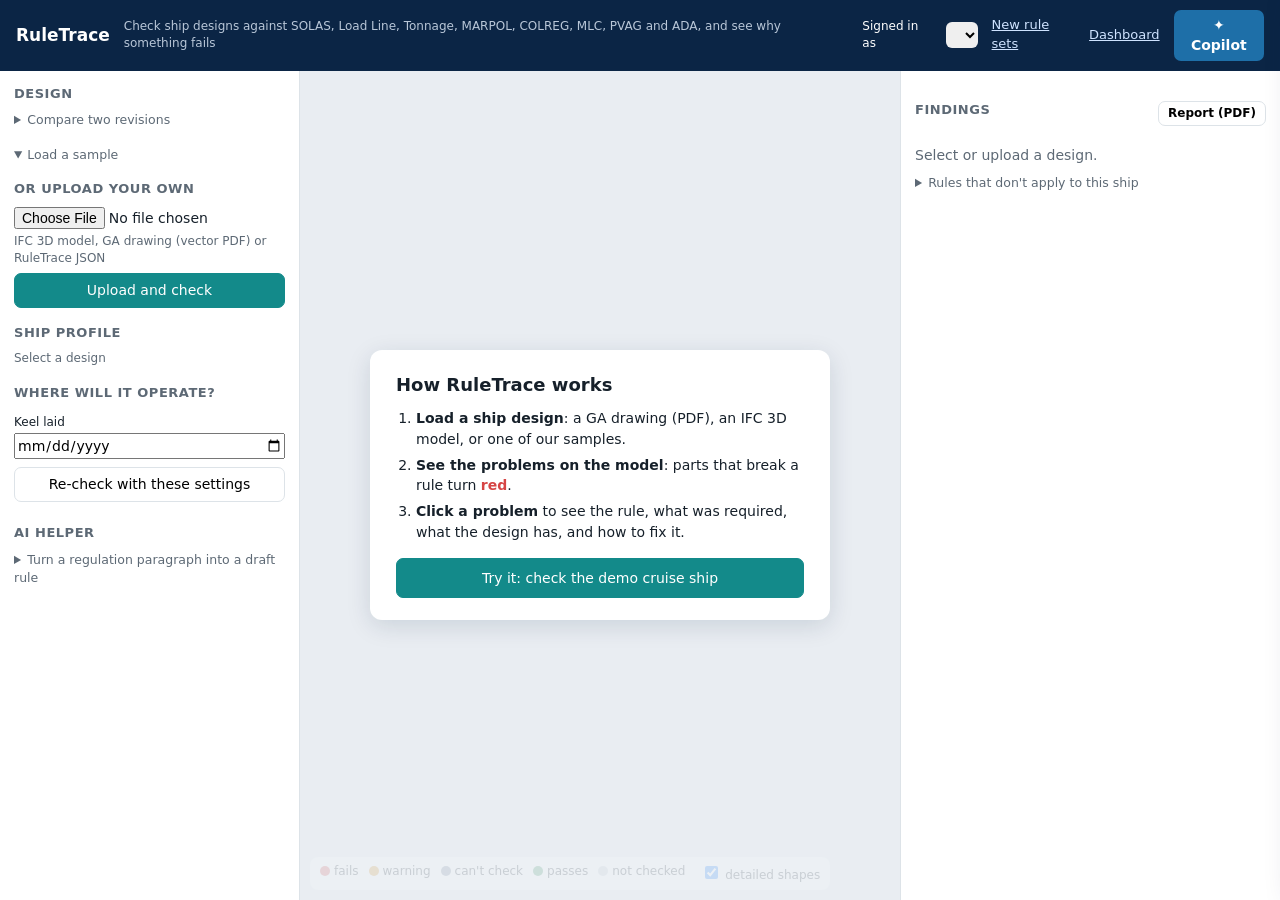
==== ruletrace/static/index.html @ e4965ae8 "RuleMate Copilot: ask the full regulations, read drawings and pictures with Gemini - side panel in t" ====
<!DOCTYPE html>
<html lang="en">
<head>
<meta charset="utf-8">
<meta name="viewport" content="width=device-width, initial-scale=1">
<title>RuleTrace · design check</title>
<style>
:root{--bg:#f4f6f8;--card:#fff;--ink:#16202a;--muted:#5d6975;--line:#dde3e8;--navy:#0b2545;--teal:#138a8a;
--fail:#d64545;--warn:#d88b16;--unknown:#6b7c93;--pass:#2e8b57;--r:10px}
*{box-sizing:border-box}html,body{height:100%}body{margin:0;font:14px/1.45 system-ui,-apple-system,"Segoe UI",sans-serif;color:var(--ink);background:var(--bg);display:flex;flex-direction:column}
header{display:flex;align-items:center;gap:14px;padding:10px 16px;background:var(--navy);color:#fff}
header h1{font-size:17px;margin:0;font-weight:600}header .sub{color:#b9c7d8;font-size:12px}header .sp{flex:1}
header a{color:#cfe3ff;font-size:13px}header select{font:inherit;border-radius:6px;border:0;padding:4px 6px}
.wrap{flex:1;display:grid;grid-template-columns:300px 1fr 380px;min-height:0}
@media(max-width:1100px){html,body{height:auto}body{display:block}.wrap{display:block}#view{height:60vh}aside{border:0!important}}
aside{background:var(--card);border-right:1px solid var(--line);overflow:auto;padding:14px}
#side2{border-right:0;border-left:1px solid var(--line)}
h2{font-size:13px;text-transform:uppercase;letter-spacing:.04em;color:var(--muted);margin:16px 0 8px;font-weight:600}
h2:first-child{margin-top:0}
button,select,input{font:inherit}button{border:1px solid var(--line);background:#fff;border-radius:7px;padding:6px 10px;cursor:pointer}
button.primary{background:var(--teal);border-color:var(--teal);color:#fff}button:disabled{opacity:.5}
.list .it{padding:8px;border-radius:8px;cursor:pointer;border:1px solid transparent}.list .it:hover{background:var(--bg)}
.list .it.sel{border-color:var(--teal);background:#e8f4f4}
.list .it{position:relative}.list .it .rm{position:absolute;top:6px;right:6px;border:0;background:transparent;color:var(--muted);font-size:16px;line-height:1;padding:2px 6px;border-radius:6px}
.list .it .rm:hover{background:#fbeaea;color:var(--fail)}.list .it b{padding-right:22px;display:block}.small{font-size:12px}.muted{color:var(--muted)}
#view{position:relative;min-height:0;min-width:0;overflow:hidden;background:#e9eef2}
#view canvas{position:absolute;inset:0;width:100%!important;height:100%!important;display:block}
@media(min-width:1101px){html,body{overflow:hidden}}aside{min-height:0}
#start{position:absolute;inset:0;display:flex;align-items:center;justify-content:center;z-index:3;background:#e9eef2d9}
#start .box{background:#fff;border-radius:12px;padding:22px 26px;max-width:460px;box-shadow:0 6px 24px #0b254522}
#start ol{padding-left:20px;margin:10px 0 16px}#start li{margin:6px 0}
#legend{position:absolute;left:10px;bottom:10px;background:#ffffffe6;border-radius:8px;padding:6px 10px;font-size:12px;display:flex;gap:10px}
#hover{position:absolute;pointer-events:none;background:#16202aee;color:#fff;padding:4px 8px;border-radius:6px;font-size:12px;display:none}
.dot{display:inline-block;width:10px;height:10px;border-radius:50%;margin-right:4px;vertical-align:-1px}
.counts{display:grid;grid-template-columns:repeat(4,1fr);gap:6px;margin-bottom:10px}
.counts div{background:var(--bg);border-radius:8px;padding:6px;text-align:center}.counts b{display:block;font-size:20px}
.f{border:1px solid var(--line);border-radius:9px;padding:9px 10px;margin-bottom:8px;cursor:pointer;background:#fff}
.f:hover{border-color:#b8c4ce}.f.sel{border-color:var(--ink);box-shadow:0 0 0 2px #16202a22}
.f .h{display:flex;gap:8px;align-items:baseline}.f .t{font-weight:600;flex:1}
.pill{font-size:11px;border-radius:999px;padding:1px 7px;color:#fff;white-space:nowrap}
.pill.fail{background:var(--fail)}.pill.warn{background:var(--warn)}.pill.unknown{background:var(--unknown)}.pill.pass{background:var(--pass)}
.req{display:grid;grid-template-columns:auto 1fr;gap:2px 10px;margin:6px 0;font-size:13px}.req span{color:var(--muted)}
.quote{border-left:3px solid var(--line);padding:4px 8px;margin:6px 0;color:#384552;font-style:italic;font-size:12.5px}
.badge{font-size:11px;border:1px solid var(--line);border-radius:6px;padding:0 5px;color:var(--muted)}
.badge.unv{border-color:var(--warn);color:var(--warn)}
details summary{cursor:pointer;color:var(--muted);font-size:12.5px;margin:8px 0}
.areas label{display:block;font-size:13px}.toast{position:fixed;bottom:14px;left:50%;transform:translateX(-50%);background:var(--ink);color:#fff;padding:8px 14px;border-radius:8px;display:none;z-index:9}
.toast.err{background:var(--fail)}
#rvBox{border:1px solid var(--line);border-radius:10px;padding:9px 11px;margin-bottom:10px;background:#fbfcfd;font-size:12.5px}
#rvBox .bar{height:8px;background:var(--bg);border-radius:4px;overflow:hidden;margin:5px 0}#rvBox .bar i{display:block;height:100%;background:var(--teal)}
.rv{margin-top:8px;padding:7px 8px;border-radius:8px;background:#f6f8fa;font-size:12.5px}.rv.ok{background:#e8f5ee}.rv.no{background:#f1f3f5}
.rv textarea{width:100%;font:inherit;font-size:12px;border:1px solid var(--line);border-radius:6px;padding:4px;margin-top:4px}
.rv select{font:inherit;font-size:12px;width:100%;margin-top:4px}.rvb{font-size:11px;border-radius:999px;padding:1px 7px;border:1px solid var(--line);color:var(--muted);white-space:nowrap}
.rvb.done{border-color:var(--pass);color:var(--pass)}.rvb.todo{border-color:var(--warn);color:var(--warn)}
#cmp{border:1px solid var(--line);border-radius:10px;padding:10px 12px;margin-bottom:12px;background:#fff}
#cmp .v{font-weight:600;margin:4px 0 8px}#cmp .row3{display:grid;grid-template-columns:repeat(3,1fr);gap:6px;margin-bottom:8px}
#cmp .row3 div{background:var(--bg);border-radius:8px;padding:6px;text-align:center;font-size:12px}#cmp .row3 b{display:block;font-size:20px}
#cmp .ci{font-size:12.5px;padding:5px 0;border-top:1px solid var(--line);cursor:pointer}#cmp .ci:hover{background:var(--bg)}
#cmp .x{float:right;border:0;background:transparent;font-size:16px;color:var(--muted);cursor:pointer}
#part{border:1px solid var(--line);border-radius:10px;padding:10px 12px;margin-bottom:12px;background:#fbfcfd}
#part .kv{display:grid;grid-template-columns:auto 1fr;gap:2px 10px;font-size:12.5px;margin-top:6px}#part .kv span{color:var(--muted)}
#part input.ed{width:100%;font:inherit;font-size:12.5px;padding:2px 5px;border:1px solid var(--line);border-radius:5px}
#part input.ed.changed{border-color:var(--warn);background:#fff7e8}
#part .x{float:right;border:0;background:transparent;font-size:16px;color:var(--muted);cursor:pointer}
#parts .grp{margin:8px 0 2px;color:var(--muted);font-size:11px;text-transform:uppercase;letter-spacing:.04em}
#parts .it{padding:4px 8px;display:flex;gap:6px;align-items:center}#legend label{cursor:pointer}
.ai{border:1px solid #cfe0ef;background:#f3f8fc;border-radius:8px;padding:8px 10px;margin-top:8px;font-size:12.5px}
.ai .lab{font-size:11px;color:var(--muted);margin-bottom:4px}.ai p{margin:3px 0}
button.aib{font-size:12px;padding:4px 9px;margin-top:8px;border-color:#9cc3e0;color:#0b4f7c;background:#f3f8fc}
#aiState{font-size:11.5px;margin-left:6px}
textarea{width:100%;font:inherit;font-size:12.5px;border:1px solid var(--line);border-radius:7px;padding:6px}
pre.yaml{background:#16202a;color:#e6edf3;border-radius:7px;padding:8px;font-size:11.5px;overflow:auto;max-height:260px;white-space:pre}
.filters{display:flex;gap:4px;flex-wrap:wrap;margin-bottom:8px}.filters button{padding:3px 8px;font-size:12px}.filters button.on{background:var(--ink);color:#fff;border-color:var(--ink)}
</style>
<link rel="stylesheet" href="/ruletrace/static/copilot.css">
</head>
<body>
<header>
  <h1>RuleTrace</h1><span class="sub">Check ship designs against SOLAS, Load Line, Tonnage, MARPOL, COLREG, MLC, PVAG and ADA, and see why something fails</span>
  <span class="sp"></span>
  <label class="small" for="who">Signed in as</label>
  <select id="who"></select>
  <a href="/ruletrace/rulesets/page">New rule sets</a>
  <a href="/ruletrace/dashboard">Dashboard</a>
</header>
<div class="wrap">
  <aside>
    <h2>Design</h2>
    <div id="designs" class="list small"></div>
    <details id="cmpBox"><summary>Compare two revisions</summary>
      <div class="small muted" style="margin:4px 0">What did a new revision fix, and did it break anything?</div>
      <label class="small">Older <select id="cmpA" style="width:100%"></select></label>
      <label class="small">Newer <select id="cmpB" style="width:100%;margin-top:2px"></select></label>
      <button id="cmpGo" style="width:100%;margin-top:6px">Compare</button>
      <div class="small" style="margin-top:4px"><a href="#" id="cmpDemo">Try it: the cruise ship before and after fixes</a></div>
    </details>
    <details open><summary>Load a sample</summary><div id="samples" class="list small"></div></details>
    <h2>Or upload your own</h2>
    <input type="file" id="file" accept=".ifc,.pdf,.json" aria-label="Design file (.ifc, .pdf or .json)" style="width:100%">
    <div class="small muted" style="margin:4px 0 6px">IFC 3D model, GA drawing (vector PDF) or RuleTrace JSON</div>
    <button id="up" class="primary" style="width:100%">Upload and check</button>
    <h2>Ship profile</h2>
    <div id="ship" class="small muted">Select a design</div>
    <details id="shipEd" style="display:none"><summary class="small">Change ship particulars</summary><div id="shipEdBody" class="small"></div></details>
    <div id="interp" class="small" style="display:none"></div>
    <details id="partsBox" style="display:none"><summary>All parts in this design</summary><div id="parts" class="list small"></div></details>
    <h2>Where will it operate?</h2>
    <div class="areas small" id="areas"></div>
    <label class="small" for="keel">Keel laid</label>
    <input type="date" id="keel" style="width:100%;margin:2px 0 8px">
    <button id="recheck" style="width:100%">Re-check with these settings</button>
    <h2 style="margin-top:22px">AI helper <span id="aiState" class="muted"></span></h2>
    <details id="draftBox"><summary>Turn a regulation paragraph into a draft rule</summary>
      <div class="small muted" style="margin:4px 0 6px">Paste one paragraph. The AI writes a draft check; nothing is added to the rule pack until an engineer has verified it.</div>
      <textarea id="dText" rows="5" placeholder="e.g. Stairways shall not be less than 900 mm in clear width."></textarea>
      <input id="dRegime" placeholder="Regulation (e.g. SOLAS)" style="width:49%;margin-top:4px"> <input id="dRef" placeholder="Paragraph (e.g. II-2/13.3)" style="width:49%">
      <button id="dGo" class="aib" style="width:100%">Write a draft rule</button>
      <div id="dOut" class="small"></div>
    </details>
  </aside>
  <main id="view"><div id="hover"></div>
    <div id="pend" style="display:none;position:absolute;top:10px;left:50%;transform:translateX(-50%);z-index:4;background:#16202a;color:#fff;border-radius:10px;padding:8px 12px;font-size:13px;box-shadow:0 4px 16px #0003">
      <span id="pendTxt"></span> <button id="pendGo" class="primary" style="margin-left:8px">Re-check with my changes</button> <button id="pendNo">Discard</button></div>
    <div id="start"><div class="box"><b style="font-size:18px">How RuleTrace works</b>
      <ol><li><b>Load a ship design</b>: a GA drawing (PDF), an IFC 3D model, or one of our samples.</li>
        <li><b>See the problems on the model</b>: parts that break a rule turn <b style="color:var(--fail)">red</b>.</li>
        <li><b>Click a problem</b> to see the rule, what was required, what the design has, and how to fix it.</li></ol>
      <button class="primary" id="tryDemo" style="width:100%;padding:9px">Try it: check the demo cruise ship</button></div></div>
    <div id="legend"><span><span class="dot" style="background:var(--fail)"></span>fails</span><span><span class="dot" style="background:var(--warn)"></span>warning</span>
      <span><span class="dot" style="background:var(--unknown)"></span>can't check</span><span><span class="dot" style="background:var(--pass)"></span>passes</span>
      <span><span class="dot" style="background:#c4ccd4"></span>not checked</span>
      <label style="margin-left:6px"><input type="checkbox" id="detailed" checked> detailed shapes</label></div></main>
  <aside id="side2">
    <div id="cmp" style="display:none"></div>
    <div id="part" style="display:none"></div>
    <h2>Findings <button id="rep" style="float:right;font-size:12px;padding:3px 9px;text-transform:none;letter-spacing:0" title="Printable report of this check">Report (PDF)</button></h2>
    <div id="rvBox" style="display:none"></div>
    <div id="counts" class="counts"></div>
    <div class="filters" id="filters"></div>
    <div id="findings"><div class="muted">Select or upload a design.</div></div>
    <details id="napp"><summary>Rules that don't apply to this ship</summary><div id="na" class="small"></div></details>
    <div id="meta" class="small muted" style="margin-top:10px"></div>
  </aside>
</div>
<div class="toast" id="toast" role="status"></div>
<script type="importmap">{"imports":{"three":"/ruletrace/static/three.module.min.js"}}</script>
<script type="module">
import * as THREE from "three";
import { OrbitControls } from "/ruletrace/static/OrbitControls.js";
import { buildPart, label, dimension } from "/ruletrace/static/parts.js";
import { reportHtml } from "/ruletrace/static/report.js";

const PEOPLE = [{label:"Aino · compliance lead (approver)", user:"aino", roles:"ciso"},
                {label:"Mikko · design engineer", user:"mikko", roles:"engineer"},
                {label:"Ella · admin", user:"ella", roles:"admin"}];
const AREAS = [["us_ports","US ports (PVAG / ADA)"],["north_american_eca","North American ECA"],["us_caribbean_eca","US Caribbean ECA"],
               ["baltic_sea","Baltic Sea ECA"],["north_sea","North Sea ECA"],["mediterranean","Mediterranean (SOx ECA)"],["canadian_arctic","Canadian Arctic ECA"]];
const COLORS = {fail:0xd64545, warn:0xd88b16, unknown:0x6b7c93, pass:0x2e8b57, none:0xc4ccd4};
const $ = s => document.querySelector(s);
const esc = s => String(s ?? "").replace(/[&<>"']/g, c => ({"&":"&amp;","<":"&lt;",">":"&gt;",'"':"&quot;","'":"&#39;"}[c]));
const store = {get(k){try{return localStorage.getItem(k)}catch(e){return null}}, set(k,v){try{localStorage.setItem(k,v)}catch(e){}}};
let current = null, result = null, filter = "issues", selected = null;

PEOPLE.forEach((p,i) => $("#who").insertAdjacentHTML("beforeend", `<option value="${i}">${esc(p.label)}</option>`));
$("#who").value = store.get("ruletrace.who") || "1";
$("#who").onchange = () => guard(async () => { store.set("ruletrace.who", $("#who").value); await boot();
  if (current) { rv = await api(`/ruletrace/designs/${current}/reviews`).catch(() => null); renderFindings(); } })();
AREAS.forEach(([k,l]) => $("#areas").insertAdjacentHTML("beforeend", `<label><input type="checkbox" value="${k}"> ${esc(l)}</label>`));

function headers(){ const p = PEOPLE[+$("#who").value]; return {"X-User":p.user, "X-Roles":p.roles, "X-User-Kind":"human"}; }
async function api(path, opts={}){
  const r = await fetch(path, {...opts, headers:{...(opts.body && !(opts.body instanceof FormData) ? {"Content-Type":"application/json"} : {}), ...headers()},
    body: opts.body && !(opts.body instanceof FormData) ? JSON.stringify(opts.body) : opts.body});
  const d = await r.json().catch(() => ({}));
  if (!r.ok) throw new Error(typeof d.detail === "string" ? d.detail : `HTTP ${r.status}`);
  return d;
}
function toast(m, err){ const t=$("#toast"); t.textContent=m; t.className="toast"+(err?" err":""); t.style.display="block"; clearTimeout(toast.t); toast.t=setTimeout(()=>t.style.display="none", err?6000:2500); }
const guard = fn => async (...a) => { try { await fn(...a) } catch(e){ toast(e.message, true) } };

// ---------- 3D scene ----------
const view = $("#view");
const renderer = new THREE.WebGLRenderer({antialias:true, logarithmicDepthBuffer:true});
renderer.setPixelRatio(Math.min(devicePixelRatio, 2));
view.prepend(renderer.domElement);
const scene = new THREE.Scene(); scene.background = new THREE.Color(0xe9eef2);
const camera = new THREE.PerspectiveCamera(45, 1, 0.5, 4000);
const controls = new OrbitControls(camera, renderer.domElement); controls.enableDamping = true;
scene.add(new THREE.HemisphereLight(0xffffff, 0x8899aa, 1.1));
const sun = new THREE.DirectionalLight(0xffffff, 1.2); sun.position.set(200, 300, 150); scene.add(sun);
let group = new THREE.Group(); scene.add(group);
const meshes = new Map();
let lastW = 0, lastH = 0;
function resize(){
  const w = Math.floor(view.clientWidth), h = Math.floor(view.clientHeight);
  if (w < 2 || h < 2 || (w === lastW && h === lastH)) return;
  lastW = w; lastH = h;
  renderer.setSize(w, h, false);
  camera.aspect = w / h; camera.updateProjectionMatrix();
}
new ResizeObserver(() => requestAnimationFrame(resize)).observe(view); resize();
let dirty = true;
controls.addEventListener("change", () => dirty = true);
(function loop(){ requestAnimationFrame(loop); if (controls.update() || dirty) { renderer.render(scene, camera); dirty = false; } })();
new ResizeObserver(() => dirty = true).observe(view);

// ship frame (x fwd, y stbd, z up) -> three (x, z, y). Each part is a detailed shape built from its real values (parts.js).
function statusOf(id){
  if (!result) return "none";
  const fs = result.findings.filter(f => f.element_id === id || (f.highlight||[]).includes(id));
  for (const s of ["fail","warn","unknown","pass"]) if (fs.some(f => f.status === s)) return s;
  return "none";
}
function buildScene(){
  scene.remove(group); group = new THREE.Group(); scene.add(group); meshes.clear(); annot = null;
  const ship = result.ship, L = ship.length_m || 100, B = ship.breadth_m || 20;
  const outline = new THREE.LineSegments(new THREE.EdgesGeometry(new THREE.BoxGeometry(L, 1, B)), new THREE.LineBasicMaterial({color:0x7a8896}));
  outline.position.set(L/2, 0, 0); group.add(outline);
  const grid = new THREE.GridHelper(Math.max(L, B) * 1.2, 24, 0xb4bfca, 0xd3dae0); grid.position.set(L/2, -0.6, 0); group.add(grid);
  const simple = !$("#detailed").checked;
  for (const el of result.elements) {
    if (!el.box && !el.mesh) continue;
    const st = statusOf(el.id);
    const { object, info } = buildPart(el, COLORS[st], st, simple);
    object.userData = {id: el.id, el, info};
    if (el.type === "fire_zone") object.renderOrder = 2;
    group.add(object); meshes.set(el.id, object);
  }
  frame();
}
function frame(id){
  const box = new THREE.Box3();
  if (id && meshes.get(id)) box.setFromObject(meshes.get(id)); else box.setFromObject(group);
  const c = box.getCenter(new THREE.Vector3()), s = box.getSize(new THREE.Vector3()).length() || 10;
  const d = id ? Math.max(s * 2.2, 5) : s * 0.9;
  camera.position.set(c.x - d * .55, c.y + d * .55, c.z + d * .75); controls.target.copy(c); controls.update(); dirty = true;
}
function highlight(ids){
  for (const [id, obj] of meshes) {
    const on = ids.includes(id);
    obj.traverse(o => { if (o.isMesh && o.material && "emissive" in o.material && o.material.emissiveIntensity !== 0.6)
      o.material.emissive = new THREE.Color(on ? 0x3a1010 : 0x000000); });
  }
  dirty = true;
}
// measurement shown on the model for the checked value: "880 mm · needs at least 900 mm"
let annot = null;
function annotate(f){
  if (annot) { annot.parent?.remove(annot); annot = null; }
  if (!f || !f.element_id) { dirty = true; return; }
  const obj = meshes.get(f.element_id); if (!obj) return;
  const info = obj.userData.info || {}, prop = (f.property || "");
  const size = new THREE.Box3().setFromObject(obj).getSize(new THREE.Vector3()).length() || 2;
  const lw = Math.min(30, Math.max(0.9, size * 0.45));          // label width in metres, in proportion to the part
  const text = f.rule_id.startsWith("CONFLICT-") ? `${f.actual ?? "not given"} · two regulations conflict here`
                                                : `${f.actual ?? "not given"}${f.required ? " · needs " + f.required : ""}`;
  const dim = /height$/.test(prop) && prop !== "threshold_height" && info.dim2 ? info.dim2 : (/sill|threshold/.test(prop) && info.dimSill?.axis ? info.dimSill : info.dim);
  const col = f.status === "fail" ? 0xa12a2a : 0x16202a;
  if (dim && dim.axis && ["x","y","z"].includes(dim.axis) && dim.to - dim.from > 0.001) {
    const [p, q] = dim.at, ab = { x: [[dim.from, p, q], [dim.to, p, q]], y: [[p, dim.from, q], [p, dim.to, q]], z: [[p, q, dim.from], [p, q, dim.to]] }[dim.axis];
    annot = dimension(ab[0], ab[1], text, col, lw); obj.add(annot);
  } else {
    const b = new THREE.Box3().setFromObject(obj), top = b.getCenter(new THREE.Vector3()); top.y = b.max.y + size * 0.08;
    annot = label(text, { width: lw, bg: f.status === "fail" ? "rgba(161,42,42,0.92)" : undefined }); annot.position.copy(top); scene.add(annot);
  }
  dirty = true;
}
const ray = new THREE.Raycaster(), mouse = new THREE.Vector2();
function pick(ev){
  const r = renderer.domElement.getBoundingClientRect();
  mouse.set(((ev.clientX - r.left) / r.width) * 2 - 1, -((ev.clientY - r.top) / r.height) * 2 + 1);
  ray.setFromCamera(mouse, camera);
  const owner = o => { while (o && !o.userData?.id) o = o.parent; return o; };
  const hits = ray.intersectObjects([...meshes.values()], true).map(h => owner(h.object)).filter(Boolean);
  const pref = hits.find(o => o.userData.el.type !== "fire_zone") || hits[0];
  return pref ? pref.userData : null;
}
renderer.domElement.addEventListener("mousemove", ev => {
  const u = pick(ev), h = $("#hover");
  if (!u) { h.style.display = "none"; return; }
  const r = view.getBoundingClientRect(); h.style.display = "block";
  h.style.left = (ev.clientX - r.left + 12) + "px"; h.style.top = (ev.clientY - r.top + 12) + "px";
  h.textContent = `${u.el.name || u.id} · ${statusLabel(statusOf(u.id))}`;
});
renderer.domElement.addEventListener("click", ev => {
  const u = pick(ev); if (!u) return;
  const f = result.findings.find(f => (f.element_id === u.id || (f.highlight||[]).includes(u.id)) && f.status !== "pass")
         || result.findings.find(f => f.element_id === u.id);
  if (f) { filter = "all"; renderFindings(); select(result.findings.indexOf(f)); }
  else selectPart(u.id);
});
const statusLabel = s => ({fail:"fails", warn:"warning", unknown:"can't check", pass:"passes", none:"not checked"}[s]);

// ---------- panels ----------
async function boot(){
  const [designs, samples] = await Promise.all([api("/ruletrace/designs"), api("/ruletrace/samples")]);
  $("#samples").innerHTML = samples.map(s => `<div class="it" data-sample="${esc(s.name)}">${esc(s.title)}</div>`).join("");
  document.querySelectorAll("[data-sample]").forEach(e => e.onclick = guard(async () => {
    const d = await api(`/ruletrace/designs/sample/${e.dataset.sample}`, {method:"POST"}); toast("Sample loaded"); await boot(); await open(d.id); }));
  $("#designs").innerHTML = designs.length ? designs.map(d => `<div class="it ${current===d.id?"sel":""}" data-id="${esc(d.id)}">
      <b>${esc(d.title || d.filename)}</b><div class="muted">${esc(d.format)} · ${d.elements} elements</div>
      <button class="rm" data-rm="${esc(d.id)}" title="Remove this design" aria-label="Remove ${esc(d.title || d.filename)}">×</button></div>`).join("")
      + (designs.length > 1 ? `<div style="text-align:right;margin-top:2px"><a href="#" id="rmAll" class="muted small">Remove all designs</a></div>` : "")
    : `<div class="muted">No designs yet. Load a sample below or upload a model.</div>`;
  document.querySelectorAll("[data-id]").forEach(e => e.onclick = guard(() => open(e.dataset.id)));
  document.querySelectorAll("[data-rm]").forEach(b => b.onclick = guard(async ev => {
    ev.stopPropagation();
    const d = designs.find(x => x.id === b.dataset.rm);
    if (!confirm(`Remove "${d.title || d.filename}" from RuleTrace?\nIts past checks stay in the check history.`)) return;
    await api(`/ruletrace/designs/${d.id}`, {method:"DELETE"});
    if (current === d.id) clearView();
    toast("Design removed"); await boot();
  }));
  if ($("#rmAll")) $("#rmAll").onclick = guard(async ev => {
    ev.preventDefault();
    if (!confirm(`Remove all ${designs.length} designs from RuleTrace?\nTheir past checks stay in the check history.`)) return;
    for (const d of designs) await api(`/ruletrace/designs/${d.id}`, {method:"DELETE"});
    clearView(); toast("All designs removed"); await boot();
  });
  if (!designs.length && samples.length) $("#napp").open = false;
  const opts = designs.map(d => `<option value="${esc(d.id)}">${esc(d.title || d.filename)}</option>`).join("");
  const keepA = $("#cmpA").value, keepB = $("#cmpB").value;
  $("#cmpA").innerHTML = opts; $("#cmpB").innerHTML = opts;
  if (designs.some(d => d.id === keepA)) $("#cmpA").value = keepA; else if (designs.length > 1) $("#cmpA").value = designs[designs.length - 1].id;
  if (designs.some(d => d.id === keepB)) $("#cmpB").value = keepB; else if (designs.length) $("#cmpB").value = designs[0].id;
  const want = (location.hash.match(/design=([a-z0-9-]+)/) || [])[1];
  if (want && want !== current && designs.some(d => d.id === want)) { history.replaceState(null, "", location.pathname); await open(want); }
}
// ---------- engineer review: every open finding needs a human decision, then four-eyes sign-off ----------
let rv = null, dismissing = null;
const OPENST = new Set(["fail", "warn", "unknown"]);
const rkey = f => `${f.rule_id}|${f.element_id || ""}`;
const locked = () => rv && ["prepared", "approved"].includes((rv.signoff || {}).stage);
function rvBadge(f){
  if (!rv) return "";
  const r = rv.findings[rkey(f)];
  return r ? `<span class="rvb done" title="${esc(r.by)}">${r.decision === "confirm" ? "✓ confirmed" : "dismissed"}</span>`
           : `<span class="rvb todo">needs review</span>`;
}
function reviewBlock(f){
  if (!rv) return "";
  const r = rv.findings[rkey(f)], k = rkey(f);
  if (r) return `<div class="rv ${r.decision === "confirm" ? "ok" : "no"}"><b>${r.decision === "confirm" ? "✓ Confirmed: must be fixed" : "Dismissed: " + esc(rv.reasons[r.reason_code] || r.reason_code)}</b>
      <div class="muted">by ${esc(r.by)}, ${esc(new Date(r.at).toLocaleString([], {dateStyle:"short", timeStyle:"short"}))}</div>
      ${r.reason ? `<div style="margin-top:3px">"${esc(r.reason)}"</div>` : ""}
      ${locked() ? "" : `<a href="#" data-rvclear="${esc(k)}" class="small">Change decision</a>`}</div>`;
  if (locked()) return "";
  if (dismissing === k) return `<div class="rv"><b>Dismiss this finding</b>
      <select id="rvCode">${Object.entries(rv.reasons).map(([c, l]) => `<option value="${c}">${esc(l)}</option>`).join("")}</select>
      <textarea id="rvWhy" rows="2" placeholder="Why? e.g. agreed with class in meeting 12; see minutes"></textarea>
      <div style="margin-top:4px"><button class="primary" data-rvsave="${esc(k)}">Save dismissal</button> <button data-rvcancel="1">Cancel</button></div></div>`;
  return `<div class="rv"><b>Engineer decision</b> <span class="muted">(required before sign-off)</span><div style="margin-top:5px">
      <button class="primary" data-rvok="${esc(k)}">Confirm: must be fixed</button> <button data-rvdis="${esc(k)}">Dismiss…</button></div></div>`;
}
async function sendReview(k, decision, extra = {}){
  const [rule_id, element_id] = k.split("|");
  rv = await api(`/ruletrace/designs/${current}/findings/review`, {method:"POST", body:{rule_id, element_id: element_id || null, decision, ...extra}});
  dismissing = null; renderFindings();
}
function wireReview(){
  const stop = fn => ev => { ev.preventDefault(); ev.stopPropagation(); guard(fn)(); };
  document.querySelectorAll("[data-rvok]").forEach(b => b.onclick = stop(() => sendReview(b.dataset.rvok, "confirm")));
  document.querySelectorAll("[data-rvdis]").forEach(b => b.onclick = stop(() => { dismissing = b.dataset.rvdis; renderFindings(); }));
  document.querySelectorAll("[data-rvcancel]").forEach(b => b.onclick = stop(() => { dismissing = null; renderFindings(); }));
  document.querySelectorAll("[data-rvclear]").forEach(b => b.onclick = stop(() => sendReview(b.dataset.rvclear, "clear")));
  document.querySelectorAll("[data-rvsave]").forEach(b => b.onclick = stop(() => sendReview(b.dataset.rvsave, "dismiss",
    {reason_code: $("#rvCode").value, reason: $("#rvWhy").value})));
  document.querySelectorAll("#rvCode, #rvWhy").forEach(e => e.onclick = ev => ev.stopPropagation());
}
function renderReviewBox(){
  const box = $("#rvBox");
  if (!rv || !result) { box.style.display = "none"; return; }
  const open = result.findings.filter(f => OPENST.has(f.status)), done = open.filter(f => rv.findings[rkey(f)]).length;
  const so = rv.signoff || {}, stage = so.stage || "in review", me = PEOPLE[+$("#who").value].user;
  const btn = (id, label, cls = "") => `<button id="${id}" class="${cls}" style="font-size:12px;padding:4px 9px">${label}</button>`;
  let action = "";
  if (stage === "approved") action = `<div style="color:var(--pass);font-weight:600">✓ Approved by ${esc(so.approved_by)}</div>
      <div class="muted">Prepared by ${esc(so.prepared_by)} · approved ${esc(new Date(so.approved_at).toLocaleString([], {dateStyle:"short", timeStyle:"short"}))}</div>
      ${rv.can_approve ? `<div style="margin-top:5px">${btn("soReopen", "Reopen")}</div>` : ""}`;
  else if (stage === "prepared") action = `<div style="font-weight:600">Prepared by ${esc(so.prepared_by)}: waiting for a second person to approve</div>
      ${rv.can_approve && so.prepared_by !== me ? `<textarea id="soNote" rows="2" style="width:100%;margin-top:4px;font:inherit;font-size:12px" placeholder="Note (required to send back)"></textarea>
        <div style="margin-top:4px">${btn("soApprove", "Approve", "primary")} ${btn("soReject", "Send back")}</div>`
        : `<div class="muted" style="margin-top:3px">${so.prepared_by === me ? "You prepared it, so someone else must approve it (four-eyes)." : "Switch to a compliance lead (e.g. Aino) to approve."}</div>
           ${btn("soReopen", "Reopen")}`}`;
  else action = `${stage === "rejected" ? `<div style="color:var(--fail);font-weight:600">Sent back by ${esc(so.rejected_by)}: "${esc(so.rejected_note || "")}"</div>` : ""}
      <div style="margin-top:5px">${btn("soPrep", done === open.length ? "Sign off as prepared" : `Sign off (${open.length - done} still to review)`, done === open.length ? "primary" : "")}</div>`;
  box.style.display = "";
  box.innerHTML = `<b>Engineer review</b> <span class="muted">· nothing is accepted automatically</span>
    <div class="bar"><i style="width:${open.length ? 100 * done / open.length : 100}%"></i></div>
    <div>${done} of ${open.length} open findings reviewed${open.length ? "" : " (none to review)"}</div>${action}`;
  const so_ = (stage, note = "") => guard(async () => {
    rv = await api(`/ruletrace/designs/${current}/signoff`, {method:"POST", body:{stage, note}}); renderFindings();
    toast({prepared:"Signed off as prepared", approved:"Approved", rejected:"Sent back to the engineer", reopen:"Reopened"}[stage]); })();
  if ($("#soPrep")) $("#soPrep").onclick = () => done === open.length ? so_("prepared") : toast("Review every open finding first", true);
  if ($("#soApprove")) $("#soApprove").onclick = () => so_("approved", $("#soNote").value);
  if ($("#soReject")) $("#soReject").onclick = () => so_("rejected", $("#soNote").value);
  if ($("#soReopen")) $("#soReopen").onclick = () => so_("reopen");
}

// ---------- compare two revisions ----------
async function compareRevisions(a, b, overrides){
  if (!a || !b || a === b) return toast("Pick two different designs to compare", true);
  const c = await api(`/ruletrace/designs/${a}/compare/${b}`, {method:"POST", body:{ship_overrides: overrides || {}}});
  await open(b, overrides);
  const box = $("#cmp"), bad = c.broken.length, max = Math.max(c.open_before, c.open_after, 1);
  box.dataset.for = b;
  const list = (items, how) => items.map(x => `<div class="ci" data-cr="${esc(x.rule_id)}" data-ce="${esc(x.element_id || "")}">
      <b>${esc(x.title)}</b> <span class="muted">· ${esc(x.element_name || "")}</span><br>
      <span class="muted">${how(x)}</span></div>`).join("");
  const vals = x => (x.actual_before != null || x.actual_after != null) ? `${esc(x.actual_before ?? "–")} → ${esc(x.actual_after ?? "–")}` : "";
  box.style.display = "";
  box.innerHTML = `<button class="x" title="Close">×</button><b>Revision comparison</b>
    <div class="small muted">${esc(c.older.title || c.older.file)} → ${esc(c.newer.title || c.newer.file)}</div>
    <div class="v" style="color:var(--${bad ? "fail" : "pass"})">${esc(c.verdict)}</div>
    <div class="small">Open problems</div>
    <div style="display:grid;grid-template-columns:52px 1fr 26px;gap:4px 8px;align-items:center;font-size:12px;margin:4px 0 10px">
      <span class="muted">before</span><div style="height:12px;background:#9aa6b2;border-radius:0 4px 4px 0;width:${100 * c.open_before / max}%"></div><b>${c.open_before}</b>
      <span class="muted">after</span><div style="height:12px;background:var(--teal);border-radius:0 4px 4px 0;width:${Math.max(2, 100 * c.open_after / max)}%"></div><b>${c.open_after}</b></div>
    <div class="row3"><div><b style="color:var(--pass)">${c.fixed.length}</b>fixed</div><div><b>${c.still_open.length}</b>still open</div>
      <div><b style="color:var(--fail)">${bad}</b>broken by the change</div></div>
    ${bad ? `<div class="small" style="color:var(--fail);font-weight:600;margin-top:6px">Broken by this revision</div>${list(c.broken, x => `${esc(x.was)} → ${esc(x.now)} · ${vals(x)} · ${esc(x.message || "")}`)}` : ""}
    ${c.fixed.length ? `<details style="margin-top:6px"><summary class="small"><b style="color:var(--pass)">Fixed (${c.fixed.length})</b></summary>${list(c.fixed, x => `${esc(x.was)} → ${esc(x.now)} · ${vals(x)}`)}</details>` : ""}
    ${c.still_open.length ? `<details><summary class="small"><b>Still open (${c.still_open.length})</b></summary>${list(c.still_open, x => `${vals(x)} · needs ${esc(x.required || "")}`)}</details>` : ""}
    ${c.parts_changed.length || c.parts_added.length || c.parts_removed.length || c.ship_changes.length ? `<details><summary class="small"><b>What changed in the design (${c.parts_changed.length + c.parts_added.length + c.parts_removed.length + c.ship_changes.length})</b></summary>
      ${c.ship_changes.map(d => `<div class="ci">Ship: ${esc(human(d.what))}: ${esc(JSON.stringify(d.before))} → ${esc(JSON.stringify(d.after))}</div>`).join("")}
      ${c.parts_changed.map(p => `<div class="ci" data-cp="${esc(p.id)}"><b>${esc(p.name)}</b><br><span class="muted">${p.changes.map(d => `${esc(human(d.what))}: ${esc(Array.isArray(d.before) ? "moved / resized" : d.before ?? "–")}${Array.isArray(d.before) ? "" : " → " + esc(d.after ?? "–")}`).join("; ")}</span></div>`).join("")}
      ${c.parts_added.map(p => `<div class="ci" data-cp="${esc(p.id)}">Added: <b>${esc(p.name)}</b></div>`).join("")}
      ${c.parts_removed.map(p => `<div class="ci">Removed: <b>${esc(p.name)}</b></div>`).join("")}</details>` : ""}`;
  box.querySelector(".x").onclick = () => { box.style.display = "none"; };
  box.querySelectorAll("[data-cr]").forEach(e => e.onclick = () => {
    const i = result.findings.findIndex(f => f.rule_id === e.dataset.cr && (f.element_id || "") === e.dataset.ce);
    if (i >= 0) { filter = "all"; renderFindings(); select(i); } });
  box.querySelectorAll("[data-cp]").forEach(e => e.onclick = () => { if (meshes.get(e.dataset.cp)) selectPart(e.dataset.cp); });
  box.scrollIntoView({block:"start"});
}
$("#rep").onclick = guard(async () => {
  if (!result) return toast("Select a design first", true);
  const chain = await api("/audit/verify").catch(() => null);
  rv = await api(`/ruletrace/designs/${current}/reviews`).catch(() => rv);
  const w = window.open("", "_blank");
  if (!w) return toast("Allow pop-ups to open the report", true);
  w.document.write(reportHtml(result, {user: PEOPLE[+$("#who").value].label, chain, reviews: rv,
    title: (document.querySelector("#designs .it.sel b") || {}).textContent}));
  w.document.close();
});
$("#cmpGo").onclick = guard(() => compareRevisions($("#cmpA").value, $("#cmpB").value));
$("#cmpDemo").onclick = guard(async ev => {
  ev.preventDefault();
  const a = await api("/ruletrace/designs/sample/demo_cruise_deck7", {method:"POST"});
  const b = await api("/ruletrace/designs/sample/demo_cruise_deck7_fixed", {method:"POST"});
  await boot(); $("#cmpA").value = a.id; $("#cmpB").value = b.id; await compareRevisions(a.id, b.id);
});

// ---------- every part, in detail ----------
const TYPE_NAMES = {stair:"Stairs", corridor:"Corridors", door:"Doors", weather_door:"Weathertight doors", ramp:"Ramps", ventilator:"Ventilators",
  air_pipe:"Air pipes", guard_rail:"Guard rails", cabin:"Cabins", hospital:"Hospital", space:"Other spaces", bulkhead:"Bulkheads",
  double_bottom:"Double bottom", fire_zone:"Main vertical zones", nav_light:"Navigation lights", diesel_engine:"Engines",
  low_location_lighting:"Low-location lighting", declaration:"Statements on the drawing", persons_statement:"Statements on the drawing"};
const human = k => k.replace(/^geom\./, "").replace(/_/g, " ").replace(/^./, c => c.toUpperCase());
function selectPart(id){
  highlight([id]); frame(id); renderPart(id);
  const f = result.findings.find(x => x.element_id === id && x.status !== "pass"); annotate(f || null);
}
function renderPart(id){
  const el = result.elements.find(e => e.id === id), box = $("#part");
  if (!el) { box.style.display = "none"; return; }
  const fs = result.findings.map((f, i) => [f, i]).filter(([f]) => f.element_id === id || (f.highlight || []).includes(id));
  const b = el.box;
  const geo = b ? [["Size (L × W × H)", `${b[3].toFixed(2)} × ${b[4].toFixed(2)} × ${b[5].toFixed(2)} m`],
                   ["Position (x, y, z)", `${b[0].toFixed(2)}, ${b[1].toFixed(2)}, ${b[2].toFixed(2)} m`]] : [];
  if (editing === id) return renderEdit(el, fs);
  const rows = [["Kind", (TYPE_NAMES[el.type] || human(el.type)).replace(/s$/, "")], ["ID", el.id], ...(el.deck ? [["Deck", el.deck]] : []),
    ...(el.zone ? [["Zone", el.zone]] : []), ...geo, ...Object.entries(el.props || {}).map(([k, v]) => [human(k), v === true ? "yes" : v === false ? "no" : v]),
    ...(el.source ? [["Read from", el.source]] : []), ...(el.mesh ? [["3D shape", `the model's own geometry (${el.mesh.f.length / 3} triangles)`]] : [])];
  box.style.display = "";
  box.innerHTML = `<button class="x" title="Close">×</button><b>${esc(el.name || el.id)}</b>
    ${el.box || Object.keys(el.props || {}).length ? `<div><button id="edBtn" style="margin-top:6px;font-size:12px;padding:3px 9px">Change measurements</button></div>` : ""}
    <div class="kv">${rows.map(([k, v]) => `<span>${esc(k)}</span><b style="font-weight:500">${esc(v)}</b>`).join("")}</div>
    <div style="margin-top:8px" class="small"><b>Checks on this part (${fs.length})</b>${fs.length ? fs.map(([f, i]) =>
      `<div style="margin-top:3px;cursor:pointer" data-fi="${i}"><span class="pill ${f.status}">${statusLabel(f.status)}</span> ${esc(f.title)}</div>`).join("")
      : `<div class="muted">No rule applies to this part on this ship.</div>`}</div>`;
  box.querySelector(".x").onclick = () => { box.style.display = "none"; highlight([]); annotate(null); };
  if ($("#edBtn")) $("#edBtn").onclick = () => { editing = id; renderPart(id); };
  box.querySelectorAll("[data-fi]").forEach(e => e.onclick = () => { filter = "all"; renderFindings(); select(+e.dataset.fi); });
}
// ---------- change measurements and re-check ("what if this stair were 950 mm wide?") ----------
let editing = null, pending = new Map(), pendingShip = {};
const SHIP_FIELDS = [["length_m", "Length (m)"], ["breadth_m", "Breadth (m)"], ["gross_tonnage", "Gross tonnage"],
  ["enclosed_volume_m3", "Enclosed volume (m³)"], ["passengers", "Passengers"], ["persons_total", "Persons on board"]];
function renderShipEdit(){
  const s = result.ship;
  $("#shipEd").style.display = "";
  $("#shipEdBody").innerHTML = `<div style="display:grid;grid-template-columns:auto 1fr;gap:3px 8px;align-items:center;margin-top:4px">
    ${SHIP_FIELDS.map(([k, l]) => `<span class="muted">${l}</span><input data-sp="${k}" value="${esc(pendingShip[k] ?? s[k] ?? "")}"
      style="font:inherit;padding:2px 5px;border:1px solid ${k in pendingShip ? "var(--warn)" : "var(--line)"};border-radius:5px">`).join("")}</div>`;
  document.querySelectorAll("[data-sp]").forEach(inp => inp.addEventListener("input", () => {
    const k = inp.dataset.sp, v = +String(inp.value).replace(",", ".");
    if (inp.value.trim() === "" || isNaN(v) || v === +s[k]) delete pendingShip[k]; else pendingShip[k] = v;
    inp.style.borderColor = k in pendingShip ? "var(--warn)" : "var(--line)"; pendBar(); }));
}
function renderEdit(el, fs){
  const box = $("#part"), b = el.box;
  const val = (prop, v) => pending.has(el.id + "|" + prop) ? pending.get(el.id + "|" + prop).value : v;
  const field = (label, prop, v) => {
    const cur = val(prop, v), ch = pending.has(el.id + "|" + prop);
    return typeof v === "boolean"
      ? `<span>${esc(label)}</span><label><input type="checkbox" data-ep="${esc(prop)}" ${cur ? "checked" : ""}> ${cur ? "yes" : "no"}</label>`
      : `<span>${esc(label)}</span><input class="ed ${ch ? "changed" : ""}" data-ep="${esc(prop)}" data-num="${typeof v === "number" ? 1 : ""}" value="${esc(cur ?? "")}">`;
  };
  const sizes = b ? [["Length (m)", "length", +b[3].toFixed(3)], ["Width (m)", "width", +b[4].toFixed(3)], ["Height (m)", "height", +b[5].toFixed(3)]] : [];
  box.style.display = "";
  box.innerHTML = `<button class="x" title="Stop editing">×</button><b>Change measurements: ${esc(el.name || el.id)}</b>
    <div class="small muted" style="margin-top:2px">Type new values (with units, e.g. 950 mm). The original design is kept; your changes are checked as a new revision.</div>
    <div class="kv" style="align-items:center">${sizes.map(([l, p, v]) => field(l, p, v)).join("")}
      ${Object.entries(el.props || {}).filter(([k]) => !["label", "position", "source", "role"].includes(k)).map(([k, v]) => field(human(k), k, v)).join("")}</div>
    <div style="margin-top:8px"><button id="edDone" style="font-size:12px;padding:3px 9px">Done with this part</button></div>`;
  box.querySelector(".x").onclick = () => { editing = null; renderPart(el.id); };
  $("#edDone").onclick = () => { editing = null; renderPart(el.id); };
  box.querySelectorAll("[data-ep]").forEach(inp => {
    const prop = inp.dataset.ep, orig = ["length", "width", "height"].includes(prop) ? +b[{length: 3, width: 4, height: 5}[prop]].toFixed(3) : (el.props || {})[prop];
    const commit = () => {
      let v = inp.type === "checkbox" ? inp.checked : inp.value.trim();
      if (inp.dataset.num && v !== "" && !isNaN(+v)) v = +v;
      if (["length", "width", "height"].includes(prop)) v = +String(v).replace(",", ".");
      if (String(v) === String(orig)) pending.delete(el.id + "|" + prop); else pending.set(el.id + "|" + prop, {element_id: el.id, prop, value: v});
      inp.classList.toggle("changed", pending.has(el.id + "|" + prop)); pendBar();
    };
    inp.addEventListener(inp.type === "checkbox" ? "change" : "input", commit);
  });
}
function pendBar(){
  const n = pending.size + Object.keys(pendingShip).length; $("#pend").style.display = n ? "" : "none";
  $("#pendTxt").textContent = `${n} change${n === 1 ? "" : "s"} not checked yet`;
}
$("#pendNo").onclick = () => { pending.clear(); pendingShip = {}; pendBar(); if (editing) renderPart(editing); if (result) renderShipEdit(); };
$("#pendGo").onclick = guard(async () => {
  const orig = current, changes = [...pending.values()];
  $("#pendGo").disabled = true;
  try {
    const whatIf = {...(result.what_if || {})};          // keep the profile the engineer is checking with (keel date, sea areas)
    const r = await api(`/ruletrace/designs/${orig}/revise`, {method:"POST", body:{changes, ship: pendingShip}});
    pending.clear(); pendingShip = {}; pendBar(); editing = null;
    await boot(); await compareRevisions(orig, r.id, whatIf);
    toast(`${r.changes.length} change(s) checked as a new revision`);
  } finally { $("#pendGo").disabled = false; }
});
function renderPartsList(){
  const els = result.elements;
  const groups = {};
  for (const e of els) (groups[e.type] = groups[e.type] || []).push(e);
  $("#partsBox").style.display = els.length ? "" : "none";
  $("#partsBox").querySelector("summary").textContent = `All parts in this design (${els.length})`;
  $("#parts").innerHTML = Object.entries(groups).sort((a, b) => b[1].length - a[1].length).map(([t, list]) =>
    `<div class="grp">${esc(TYPE_NAMES[t] || human(t))} (${list.length})</div>` + list.map(e => { const st = statusOf(e.id);
      return `<div class="it" data-part="${esc(e.id)}"><span class="dot" style="background:${st === "none" ? "#c4ccd4" : "var(--" + st + ")"}"></span>${esc(e.name || e.id)}</div>`; }).join("")).join("");
  document.querySelectorAll("[data-part]").forEach(e => e.onclick = () => { if (meshes.get(e.dataset.part)) selectPart(e.dataset.part); else renderPart(e.dataset.part); });
}
$("#detailed").onchange = () => { if (result) { buildScene(); if (selected !== null) select(selected); } };
function clearView(){
  current = null; result = null; selected = null; aiCache.clear();
  scene.remove(group); group = new THREE.Group(); scene.add(group); meshes.clear(); dirty = true;
  $("#counts").innerHTML = ""; $("#filters").innerHTML = ""; $("#na").innerHTML = ""; $("#meta").innerHTML = "";
  $("#findings").innerHTML = `<div class="muted">Select or upload a design.</div>`;
  $("#ship").className = "small muted"; $("#ship").textContent = "Select a design"; $("#interp").style.display = "none";
  $("#part").style.display = "none"; $("#partsBox").style.display = "none"; $("#shipEd").style.display = "none"; annot = null;
  $("#start").style.display = "";
}
async function open(id, overrides){
  if (current && id !== current && (pending.size || Object.keys(pendingShip).length)) { pending.clear(); pendingShip = {}; pendBar(); }
  editing = null;
  if ($("#cmp").dataset.for && $("#cmp").dataset.for !== id) $("#cmp").style.display = "none";
  current = id; aiCache.clear();
  document.querySelectorAll("#designs .it").forEach(e => e.classList.toggle("sel", e.dataset.id === id));
  result = await api(`/ruletrace/designs/${id}/check`, {method:"POST", body:{ship_overrides: overrides || {}}});
  rv = await api(`/ruletrace/designs/${id}/reviews`).catch(() => null);
  if (rv && overrides && Object.keys(overrides).length) api(`/ruletrace/designs/${id}/reviews/profile`, {method:"POST", body: overrides}).catch(() => {});
  const s = result.ship;
  $("#ship").className = "small";
  $("#ship").innerHTML = `<b>${esc(s.name)}</b><br>${esc(s.ship_type.replace("_"," "))} · ${s.passengers} passengers · ${s.persons_total || "?"} persons · ${s.length_m} × ${s.breadth_m} m · ${s.gross_tonnage ? Number(s.gross_tonnage).toLocaleString() + " GT" : "GT not given"} · flag ${esc(s.flag || "–")}`
    + (s.keel_laid ? "" : `<div style="margin-top:4px;color:var(--warn)">Keel-laying date not given: date-based rules can't be applied. Set it below and re-check.</div>`);
  const it = result.interpretation || {};
  $("#interp").style.display = Object.keys(it).length ? "" : "none";
  if (Object.keys(it).length) {
    const pp = it.principal_particulars || {}, fnd = it.found || {};
    $("#interp").innerHTML = `<details open><summary><b>How the drawing was read</b></summary>
      <div class="muted">${esc(it.source)} · page ${it.page}</div>
      <div>Scale: ${esc(it.scale)}</div><div>Frame spacing ${it.frame_spacing_m} m</div>
      <div>Particulars: LOA ${pp.loa_m ?? "–"} m · LBP ${pp.lbp_m ?? "–"} m · B ${pp.breadth_m ?? "–"} m · ${pp.accommodation_persons || "?"} persons</div>
      ${pp.class ? `<div class="muted">${esc(pp.class)}</div>` : ""}
      <div style="margin-top:4px">Decks: ${(it.decks||[]).map(d => `${esc(d.deck)} (${d.height_m ?? "?"} m${d.centreline === "estimated" ? ", centreline estimated" : ""})`).join(", ")}</div>
      <div>Found: ${fnd.cabin||0} cabins · ${fnd.hospital||0} hospital · ${fnd.space||0} other spaces</div>
      ${(it.notes||[]).map(n => `<div style="color:var(--warn);margin-top:4px">${esc(n)}</div>`).join("")}</details>`;
  }
  document.querySelectorAll("#areas input").forEach(i => i.checked = (s.operating_areas || []).includes(i.value));
  $("#keel").value = s.keel_laid || "";
  buildScene(); renderFindings(); renderPartsList(); renderShipEdit(); $("#part").style.display = "none";
  $("#start").style.display = "none";
  $("#meta").innerHTML = `<span title="design ${esc(result.design_sha256)} · rule pack ${esc(result.rules_sha256)}">Saved in the check history as #${result.audit_seq}</span>`
    + (Object.keys(result.what_if||{}).length ? `<br>What-if: ${esc(JSON.stringify(result.what_if))}` : "");
}
function renderFindings(){
  const c = result.counts;
  renderReviewBox();
  $("#counts").innerHTML = ["fail","warn","unknown","pass"].map(s => `<div><b style="color:var(--${s})">${c[s]}</b>${statusLabel(s)}</div>`).join("");
  const F = {issues:"Issues", fail:"Fails", warn:"Warnings", unknown:"Can't check", all:"All"};
  $("#filters").innerHTML = Object.entries(F).map(([k,l]) => `<button class="${filter===k?"on":""}" data-f="${k}">${l}</button>`).join("");
  document.querySelectorAll("[data-f]").forEach(b => b.onclick = () => { filter = b.dataset.f; renderFindings(); });
  const show = result.findings.map((f,i) => [f,i]).filter(([f]) => filter === "all" || (filter === "issues" ? f.status !== "pass" : f.status === filter));
  $("#findings").innerHTML = show.length ? show.map(([f,i]) => `<div class="f ${selected===i?"sel":""}" data-i="${i}">
    <div class="h"><span class="t">${esc(f.title)}</span>${f.status !== "pass" ? rvBadge(f) : ""}<span class="pill ${f.status}">${statusLabel(f.status)}</span></div>
    <div class="small muted">${esc(f.element_name)}${f.deck?" · "+esc(f.deck):""} · ${esc(f.ref)}</div>
    ${selected===i ? detail(f) : `<div class="small" style="margin-top:3px">${esc(f.message)}</div>`}</div>`).join("")
    : `<div class="muted">Nothing in this filter.</div>`;
  document.querySelectorAll(".f").forEach(e => e.onclick = () => select(+e.dataset.i));
  document.querySelectorAll("[data-ai]").forEach(b => b.onclick = ev => { ev.stopPropagation(); explainOne(+b.dataset.ai); });
  wireReview();
  $("#na").innerHTML = result.rules_not_applicable.length ? result.rules_not_applicable.map(r => `<div style="margin:6px 0"><b>${esc(r.title)}</b> <span class="muted">${esc(r.regime)} ${esc(r.ref)}</span>
      <div class="muted">${r.reasons.map(esc).join("; ")}</div></div>`).join("") : "All rules in the pack apply.";
}
function detail(f){
  return `<div class="req"><span>Required</span><b>${esc(f.required || "–")}</b><span>Design</span><b style="color:var(--${f.status})">${esc(f.actual ?? "not given")}</b>
    <span>Measured</span><span style="color:var(--ink)">${esc(f.measured || "–")}</span></div>
    <div class="small">${esc(f.message)}</div>
    ${f.why_rule ? `<div class="small" style="margin-top:4px"><b>Why it matters:</b> ${esc(f.why_rule)}</div>` : ""}
    ${f.fix ? `<div class="small" style="margin-top:4px"><b>Fix:</b> ${esc(f.fix)}</div>` : ""}
    ${f.quote ? `<div class="quote">"${esc(f.quote)}"</div>` : ""}
    <div class="small"><span class="badge ${f.verified?"":"unv"}">${f.verified?"value checked against published text":"value not yet verified: confirm with the official text"}</span>
    ${f.source_url ? ` <a href="${esc(f.source_url)}" target="_blank" rel="noopener">source</a>` : ""}</div>
    ${f.status === "fail" || f.status === "warn" ? aiBlock(f) : ""}
    ${f.status !== "pass" ? reviewBlock(f) : ""}
    <button class="aib" data-ask-rule="${esc(f.rule_id)}">Ask the regulations (Copilot)</button>`;
}
function select(i){
  selected = i; renderFindings();
  const f = result.findings[i], ids = [f.element_id, ...(f.highlight||[])].filter(Boolean);
  highlight(ids); frame(ids[0]); annotate(f); renderPart(f.element_id);
  document.querySelector(`.f[data-i="${i}"]`)?.scrollIntoView({block:"nearest"});
}
$("#recheck").onclick = guard(async () => {
  if (!current) return toast("Select a design first", true);
  const areas = [...document.querySelectorAll("#areas input:checked")].map(i => i.value);
  const ov = {operating_areas: areas}; if ($("#keel").value) ov.keel_laid = $("#keel").value;
  selected = null; await open(current, ov); toast("Re-checked with the new profile");
});
$("#up").onclick = guard(async () => {
  const f = $("#file").files[0]; if (!f) return toast("Choose a .json or .ifc file first", true);
  const fd = new FormData(); fd.append("file", f);
  const d = await api("/ruletrace/designs", {method:"POST", body: fd});
  $("#file").value = ""; toast(`${d.filename}: ${d.elements} elements read`); await boot(); await open(d.id);
});
$("#tryDemo").onclick = guard(async () => {
  const d = await api("/ruletrace/designs/sample/demo_cruise_deck7", {method:"POST"}); await boot(); await open(d.id); });
// ---------- AI helper (local model via Ollama; it explains and drafts, the rule engine decides) ----------
const aiCache = new Map();   // "rule|element" -> explanation, or "loading"
const aiKey = f => `${f.rule_id}|${f.element_id ?? ""}`;
function aiBlock(f){
  const e = aiCache.get(aiKey(f)), i = result.findings.indexOf(f);
  if (e === "loading") return `<div class="ai muted">Asking the AI helper…</div>`;
  if (!e) return `<button class="aib" data-ai="${i}">Explain in plain words (AI)</button>`;
  const p = e.parts || {};
  return `<div class="ai"><div class="lab">${e.source === "rules"
      ? "AI helper not available or its answer failed our checks, so this is the standard explanation"
      : `Written by the AI helper (${esc(e.source)}) and checked against this finding: same values, same paragraph`}</div>
    ${p.requirement ? `<p><b>The rule:</b> ${esc(p.requirement)}</p>` : ""}${p.design_state ? `<p><b>The design:</b> ${esc(p.design_state)}</p>` : ""}
    ${p.why_it_matters ? `<p><b>Why it matters:</b> ${esc(p.why_it_matters)}</p>` : ""}${p.fix ? `<p><b>What to do:</b> ${esc(p.fix)}</p>` : ""}</div>`;
}
async function explainOne(i){
  const f = result.findings[i], k = aiKey(f);
  aiCache.set(k, "loading"); renderFindings();
  try {
    const r = await api(`/ruletrace/designs/${current}/explain`, {method:"POST", body:{limit:1, rule_id:f.rule_id, element_id:f.element_id ?? null}});
    aiCache.set(k, r.explanations[0] || {source:"rules", parts:{requirement: f.message}});
  } catch(e){ aiCache.delete(k); toast(e.message, true); }
  renderFindings();
}
async function aiStatus(){
  try { const s = await api("/ruletrace/llm/status");
    $("#aiState").textContent = s.reachable && s.model_pulled ? `on (${s.model})` : "off: start Ollama to use it";
    $("#aiState").style.color = s.reachable && s.model_pulled ? "var(--pass)" : "var(--muted)";
  } catch(e){ $("#aiState").textContent = ""; }
}
$("#dGo").onclick = guard(async () => {
  const text = $("#dText").value.trim(); if (text.length < 20) return toast("Paste a full regulation paragraph first", true);
  $("#dGo").disabled = true; $("#dOut").innerHTML = `<div class="muted" style="margin-top:6px">Writing a draft…</div>`;
  try {
    const r = await api("/ruletrace/rules/draft", {method:"POST", body:{text, regime:$("#dRegime").value, ref:$("#dRef").value}});
    const ds = r.drafts || [];
    $("#dOut").innerHTML = (ds.length ? ds.map(d => `<div style="margin-top:8px"><b>${esc(d.rule.title || d.rule.id)}</b>
        <span class="pill ${d.ok ? "pass" : "fail"}">${d.ok ? "usable draft" : "rejected"}</span>
        ${d.problems.map(x => `<div style="color:var(--fail)">• ${esc(x)}</div>`).join("")}
        ${(d.warnings||[]).map(x => `<div style="color:var(--warn)">• ${esc(x)}</div>`).join("")}</div>`).join("")
      : `<div class="muted" style="margin-top:6px">${esc(r.unclear || "No checkable requirement found in this text.")}</div>`)
      + (r.yaml ? `<pre class="yaml">${esc(r.yaml)}</pre><button class="aib" id="dCopy">Copy draft</button>
        <div class="muted" style="margin-top:4px">Marked <b>verified: false</b>. Check it against the official text before adding it to the rules.</div>` : "");
    if (r.yaml) $("#dCopy").onclick = () => navigator.clipboard?.writeText(r.yaml).then(() => toast("Draft copied"));
  } finally { $("#dGo").disabled = false; }
});
$("#who").addEventListener("change", aiStatus);
aiStatus();
// bridge for the RuleMate Copilot panel (static/copilot.js): same login headers, open a design, current result
window.RuleTrace = {headers, open, boot, toast, get result(){ return result; }, get current(){ return current; }};
guard(boot)();
</script>
<script type="module" src="/ruletrace/static/copilot.js"></script>
</body>
</html>
---- ruletrace/static/copilot.css ----
/* RuleMate Copilot panel (ask the full regulations, read drawings and pictures with Gemini) */
header .cpbtn{background:#1e6fa8;border:0;color:#fff;border-radius:7px;padding:5px 11px;font-weight:600;cursor:pointer}
header .cpbtn:hover{background:#2a82c2}
.cp{position:fixed;top:0;right:0;bottom:0;width:min(470px,100vw);background:var(--card);z-index:8;
  box-shadow:-8px 0 30px #0b254533;display:flex;flex-direction:column;transform:translateX(105%);transition:transform .2s ease}
.cp.open{transform:none}
.cp .top{background:var(--navy);color:#fff;padding:12px 14px;display:flex;align-items:center;gap:8px}
.cp .top b{font-size:15px}.cp .top .sp{flex:1}.cp .top button{background:transparent;border:0;color:#cfe3ff;font-size:20px;padding:0 4px}
.cp .tagline{font-size:11.5px;color:#b9c7d8}
.cp .tabs{display:flex;border-bottom:1px solid var(--line)}
.cp .tabs button{flex:1;border:0;border-radius:0;padding:10px;background:#fff;color:var(--muted);font-weight:600;border-bottom:3px solid transparent}
.cp .tabs button.on{color:var(--ink);border-bottom-color:var(--teal)}
.cp .body{flex:1;overflow:auto;padding:14px}
.cp .state{font-size:12px;color:var(--muted);margin-bottom:10px}
.cp .ex{display:flex;flex-wrap:wrap;gap:5px;margin:6px 0 10px}.cp .ex button{font-size:11.5px;padding:3px 8px;border-radius:999px}
.cp .docs{display:flex;flex-wrap:wrap;gap:8px;font-size:12px;margin:6px 0}
.cp .ans{border:1px solid var(--line);border-radius:10px;padding:10px 12px;margin-top:12px;background:#fff}
.cp .ans .meta{display:flex;gap:8px;align-items:center;font-size:11.5px;color:var(--muted);margin-bottom:6px;flex-wrap:wrap}
.cp .ans .txt{white-space:pre-wrap;font-size:13.5px}
.cp .badge2{font-size:11px;font-weight:600;border-radius:999px;padding:2px 8px;color:#fff}
.cp .badge2.verified{background:var(--pass)}.cp .badge2.excerpts{background:var(--warn)}.cp .badge2.not_found{background:var(--unknown)}
.cp .cite{display:inline-block;background:#e8f1fb;color:#0b4f7c;border:1px solid #b8d4ee;border-radius:6px;padding:0 5px;
  font-size:12px;cursor:pointer;margin:0 1px;white-space:nowrap}
.cp .clause{border-left:3px solid var(--teal);background:#f3f8f8;padding:8px 10px;margin-top:8px;font-size:12.5px;border-radius:0 8px 8px 0}
.cp .clause .h{font-weight:600;margin-bottom:4px}
.cp .how{font-size:11.5px;color:var(--muted);margin-top:8px;border-top:1px dashed var(--line);padding-top:6px}
.cp .drop{border:2px dashed var(--line);border-radius:10px;padding:12px;text-align:center;font-size:12.5px;color:var(--muted)}
.cp .row{display:flex;gap:6px;align-items:center;margin-top:8px}.cp .row input[type=number]{width:70px}
.cp img.prev{width:100%;border:1px solid var(--line);border-radius:8px;margin-top:10px}
.cp .item{border:1px solid var(--line);border-radius:9px;padding:8px 10px;margin-top:8px;cursor:pointer}
.cp .item:hover{border-color:#b8c4ce}.cp .item .h{display:flex;gap:8px;align-items:baseline}.cp .item .t{flex:1;font-weight:600;font-size:13px}
.cp .item img{width:100%;border-radius:6px;margin-top:6px;border:1px solid var(--line)}
.cp .item pre{white-space:pre-wrap;font:12px/1.4 system-ui;margin:6px 0 0;color:#384552}
.cp table{width:100%;border-collapse:collapse;font-size:12px;margin-top:8px}
.cp th,.cp td{text-align:left;padding:4px 5px;border-bottom:1px solid var(--line);vertical-align:top}
.cp .ok{color:var(--pass);font-weight:600}.cp .no{color:var(--muted)}
.cp .ship{display:grid;grid-template-columns:1fr 1fr;gap:6px;margin-top:8px}.cp .ship input,.cp .ship select{width:100%}
.cp .sum{display:grid;grid-template-columns:repeat(3,1fr);gap:6px;margin-top:10px}
.cp .sum div{background:var(--bg);border-radius:8px;padding:6px;text-align:center;font-size:11.5px}.cp .sum b{display:block;font-size:18px}
.cp [hidden]{display:none!important}
.cp .txt blockquote{margin:4px 0;border-left:3px solid var(--line);padding:2px 8px;color:#384552}
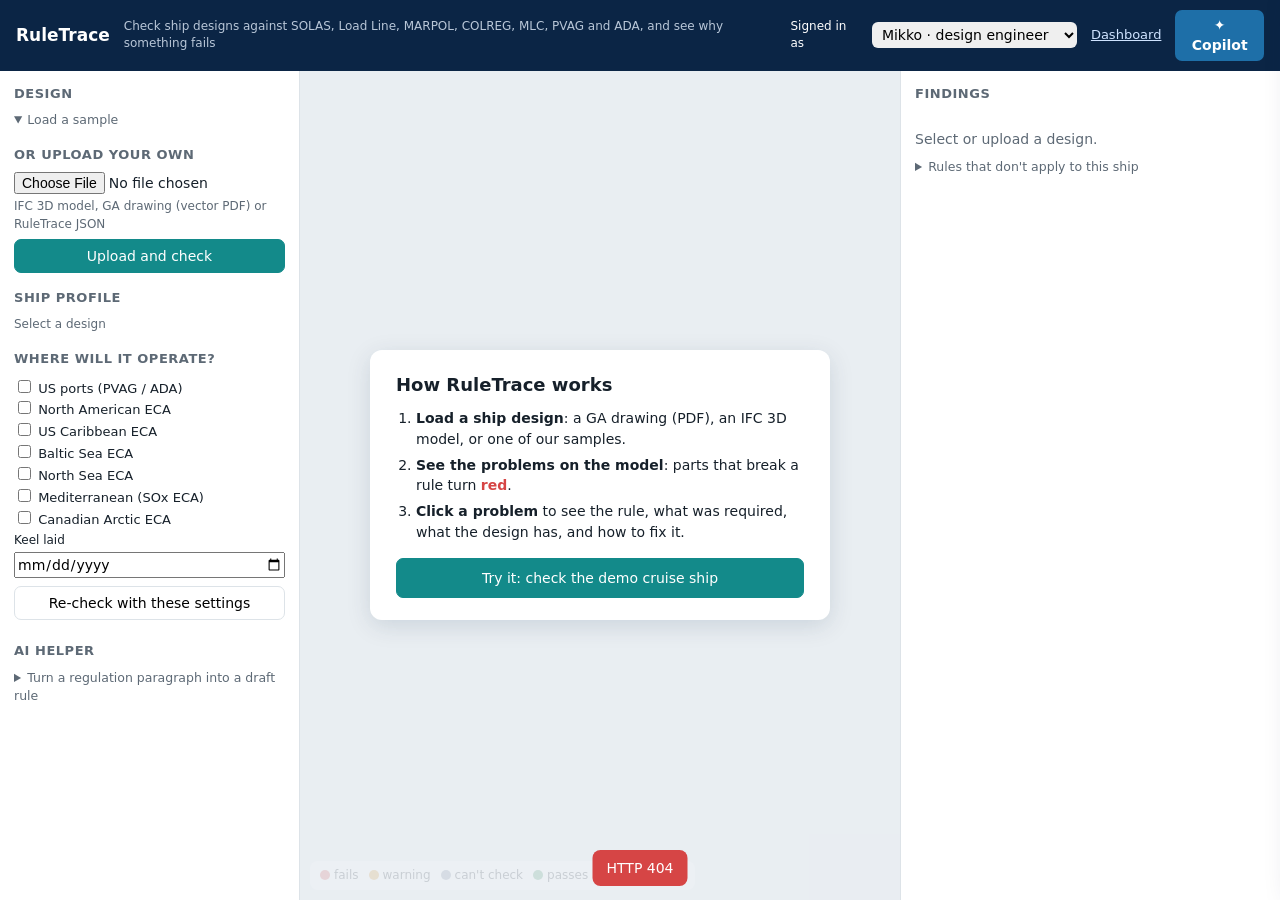
==== commit a6252747: "RuleMate Copilot: ask the full regulations, read drawings and pictures with Gemini - side panel in t" ====
--- a/ruletrace/static/index.html
+++ b/ruletrace/static/index.html
@@ -20,9 +20,7 @@
 button,select,input{font:inherit}button{border:1px solid var(--line);background:#fff;border-radius:7px;padding:6px 10px;cursor:pointer}
 button.primary{background:var(--teal);border-color:var(--teal);color:#fff}button:disabled{opacity:.5}
 .list .it{padding:8px;border-radius:8px;cursor:pointer;border:1px solid transparent}.list .it:hover{background:var(--bg)}
-.list .it.sel{border-color:var(--teal);background:#e8f4f4}
-.list .it{position:relative}.list .it .rm{position:absolute;top:6px;right:6px;border:0;background:transparent;color:var(--muted);font-size:16px;line-height:1;padding:2px 6px;border-radius:6px}
-.list .it .rm:hover{background:#fbeaea;color:var(--fail)}.list .it b{padding-right:22px;display:block}.small{font-size:12px}.muted{color:var(--muted)}
+.list .it.sel{border-color:var(--teal);background:#e8f4f4}.small{font-size:12px}.muted{color:var(--muted)}
 #view{position:relative;min-height:0;min-width:0;overflow:hidden;background:#e9eef2}
 #view canvas{position:absolute;inset:0;width:100%!important;height:100%!important;display:block}
 @media(min-width:1101px){html,body{overflow:hidden}}aside{min-height:0}
@@ -46,24 +44,6 @@
 details summary{cursor:pointer;color:var(--muted);font-size:12.5px;margin:8px 0}
 .areas label{display:block;font-size:13px}.toast{position:fixed;bottom:14px;left:50%;transform:translateX(-50%);background:var(--ink);color:#fff;padding:8px 14px;border-radius:8px;display:none;z-index:9}
 .toast.err{background:var(--fail)}
-#rvBox{border:1px solid var(--line);border-radius:10px;padding:9px 11px;margin-bottom:10px;background:#fbfcfd;font-size:12.5px}
-#rvBox .bar{height:8px;background:var(--bg);border-radius:4px;overflow:hidden;margin:5px 0}#rvBox .bar i{display:block;height:100%;background:var(--teal)}
-.rv{margin-top:8px;padding:7px 8px;border-radius:8px;background:#f6f8fa;font-size:12.5px}.rv.ok{background:#e8f5ee}.rv.no{background:#f1f3f5}
-.rv textarea{width:100%;font:inherit;font-size:12px;border:1px solid var(--line);border-radius:6px;padding:4px;margin-top:4px}
-.rv select{font:inherit;font-size:12px;width:100%;margin-top:4px}.rvb{font-size:11px;border-radius:999px;padding:1px 7px;border:1px solid var(--line);color:var(--muted);white-space:nowrap}
-.rvb.done{border-color:var(--pass);color:var(--pass)}.rvb.todo{border-color:var(--warn);color:var(--warn)}
-#cmp{border:1px solid var(--line);border-radius:10px;padding:10px 12px;margin-bottom:12px;background:#fff}
-#cmp .v{font-weight:600;margin:4px 0 8px}#cmp .row3{display:grid;grid-template-columns:repeat(3,1fr);gap:6px;margin-bottom:8px}
-#cmp .row3 div{background:var(--bg);border-radius:8px;padding:6px;text-align:center;font-size:12px}#cmp .row3 b{display:block;font-size:20px}
-#cmp .ci{font-size:12.5px;padding:5px 0;border-top:1px solid var(--line);cursor:pointer}#cmp .ci:hover{background:var(--bg)}
-#cmp .x{float:right;border:0;background:transparent;font-size:16px;color:var(--muted);cursor:pointer}
-#part{border:1px solid var(--line);border-radius:10px;padding:10px 12px;margin-bottom:12px;background:#fbfcfd}
-#part .kv{display:grid;grid-template-columns:auto 1fr;gap:2px 10px;font-size:12.5px;margin-top:6px}#part .kv span{color:var(--muted)}
-#part input.ed{width:100%;font:inherit;font-size:12.5px;padding:2px 5px;border:1px solid var(--line);border-radius:5px}
-#part input.ed.changed{border-color:var(--warn);background:#fff7e8}
-#part .x{float:right;border:0;background:transparent;font-size:16px;color:var(--muted);cursor:pointer}
-#parts .grp{margin:8px 0 2px;color:var(--muted);font-size:11px;text-transform:uppercase;letter-spacing:.04em}
-#parts .it{padding:4px 8px;display:flex;gap:6px;align-items:center}#legend label{cursor:pointer}
 .ai{border:1px solid #cfe0ef;background:#f3f8fc;border-radius:8px;padding:8px 10px;margin-top:8px;font-size:12.5px}
 .ai .lab{font-size:11px;color:var(--muted);margin-bottom:4px}.ai p{margin:3px 0}
 button.aib{font-size:12px;padding:4px 9px;margin-top:8px;border-color:#9cc3e0;color:#0b4f7c;background:#f3f8fc}
@@ -76,24 +56,16 @@
 </head>
 <body>
 <header>
-  <h1>RuleTrace</h1><span class="sub">Check ship designs against SOLAS, Load Line, Tonnage, MARPOL, COLREG, MLC, PVAG and ADA, and see why something fails</span>
+  <h1>RuleTrace</h1><span class="sub">Check ship designs against SOLAS, Load Line, MARPOL, COLREG, MLC, PVAG and ADA, and see why something fails</span>
   <span class="sp"></span>
   <label class="small" for="who">Signed in as</label>
   <select id="who"></select>
-  <a href="/ruletrace/rulesets/page">New rule sets</a>
   <a href="/ruletrace/dashboard">Dashboard</a>
 </header>
 <div class="wrap">
   <aside>
     <h2>Design</h2>
     <div id="designs" class="list small"></div>
-    <details id="cmpBox"><summary>Compare two revisions</summary>
-      <div class="small muted" style="margin:4px 0">What did a new revision fix, and did it break anything?</div>
-      <label class="small">Older <select id="cmpA" style="width:100%"></select></label>
-      <label class="small">Newer <select id="cmpB" style="width:100%;margin-top:2px"></select></label>
-      <button id="cmpGo" style="width:100%;margin-top:6px">Compare</button>
-      <div class="small" style="margin-top:4px"><a href="#" id="cmpDemo">Try it: the cruise ship before and after fixes</a></div>
-    </details>
     <details open><summary>Load a sample</summary><div id="samples" class="list small"></div></details>
     <h2>Or upload your own</h2>
     <input type="file" id="file" accept=".ifc,.pdf,.json" aria-label="Design file (.ifc, .pdf or .json)" style="width:100%">
@@ -101,9 +73,7 @@
     <button id="up" class="primary" style="width:100%">Upload and check</button>
     <h2>Ship profile</h2>
     <div id="ship" class="small muted">Select a design</div>
-    <details id="shipEd" style="display:none"><summary class="small">Change ship particulars</summary><div id="shipEdBody" class="small"></div></details>
     <div id="interp" class="small" style="display:none"></div>
-    <details id="partsBox" style="display:none"><summary>All parts in this design</summary><div id="parts" class="list small"></div></details>
     <h2>Where will it operate?</h2>
     <div class="areas small" id="areas"></div>
     <label class="small" for="keel">Keel laid</label>
@@ -119,8 +89,6 @@
     </details>
   </aside>
   <main id="view"><div id="hover"></div>
-    <div id="pend" style="display:none;position:absolute;top:10px;left:50%;transform:translateX(-50%);z-index:4;background:#16202a;color:#fff;border-radius:10px;padding:8px 12px;font-size:13px;box-shadow:0 4px 16px #0003">
-      <span id="pendTxt"></span> <button id="pendGo" class="primary" style="margin-left:8px">Re-check with my changes</button> <button id="pendNo">Discard</button></div>
     <div id="start"><div class="box"><b style="font-size:18px">How RuleTrace works</b>
       <ol><li><b>Load a ship design</b>: a GA drawing (PDF), an IFC 3D model, or one of our samples.</li>
         <li><b>See the problems on the model</b>: parts that break a rule turn <b style="color:var(--fail)">red</b>.</li>
@@ -128,13 +96,9 @@
       <button class="primary" id="tryDemo" style="width:100%;padding:9px">Try it: check the demo cruise ship</button></div></div>
     <div id="legend"><span><span class="dot" style="background:var(--fail)"></span>fails</span><span><span class="dot" style="background:var(--warn)"></span>warning</span>
       <span><span class="dot" style="background:var(--unknown)"></span>can't check</span><span><span class="dot" style="background:var(--pass)"></span>passes</span>
-      <span><span class="dot" style="background:#c4ccd4"></span>not checked</span>
-      <label style="margin-left:6px"><input type="checkbox" id="detailed" checked> detailed shapes</label></div></main>
+      <span><span class="dot" style="background:#c4ccd4"></span>not checked</span></div></main>
   <aside id="side2">
-    <div id="cmp" style="display:none"></div>
-    <div id="part" style="display:none"></div>
-    <h2>Findings <button id="rep" style="float:right;font-size:12px;padding:3px 9px;text-transform:none;letter-spacing:0" title="Printable report of this check">Report (PDF)</button></h2>
-    <div id="rvBox" style="display:none"></div>
+    <h2>Findings</h2>
     <div id="counts" class="counts"></div>
     <div class="filters" id="filters"></div>
     <div id="findings"><div class="muted">Select or upload a design.</div></div>
@@ -147,10 +111,8 @@
 <script type="module">
 import * as THREE from "three";
 import { OrbitControls } from "/ruletrace/static/OrbitControls.js";
-import { buildPart, label, dimension } from "/ruletrace/static/parts.js";
-import { reportHtml } from "/ruletrace/static/report.js";
-
-const PEOPLE = [{label:"Aino · compliance lead (approver)", user:"aino", roles:"ciso"},
+
+const PEOPLE = [{label:"Aino · CISO / compliance", user:"aino", roles:"ciso"},
                 {label:"Mikko · design engineer", user:"mikko", roles:"engineer"},
                 {label:"Ella · admin", user:"ella", roles:"admin"}];
 const AREAS = [["us_ports","US ports (PVAG / ADA)"],["north_american_eca","North American ECA"],["us_caribbean_eca","US Caribbean ECA"],
@@ -163,8 +125,7 @@
 
 PEOPLE.forEach((p,i) => $("#who").insertAdjacentHTML("beforeend", `<option value="${i}">${esc(p.label)}</option>`));
 $("#who").value = store.get("ruletrace.who") || "1";
-$("#who").onchange = () => guard(async () => { store.set("ruletrace.who", $("#who").value); await boot();
-  if (current) { rv = await api(`/ruletrace/designs/${current}/reviews`).catch(() => null); renderFindings(); } })();
+$("#who").onchange = () => { store.set("ruletrace.who", $("#who").value); boot(); };
 AREAS.forEach(([k,l]) => $("#areas").insertAdjacentHTML("beforeend", `<label><input type="checkbox" value="${k}"> ${esc(l)}</label>`));
 
 function headers(){ const p = PEOPLE[+$("#who").value]; return {"X-User":p.user, "X-Roles":p.roles, "X-User-Kind":"human"}; }
@@ -204,7 +165,16 @@
 (function loop(){ requestAnimationFrame(loop); if (controls.update() || dirty) { renderer.render(scene, camera); dirty = false; } })();
 new ResizeObserver(() => dirty = true).observe(view);
 
-// ship frame (x fwd, y stbd, z up) -> three (x, z, y). Each part is a detailed shape built from its real values (parts.js).
+// ship frame (x fwd, y stbd, z up) -> three (x, z, y)
+function placeBox(b, color, opts={}){
+  const [x,y,z,lx,wy,hz] = b;
+  const g = new THREE.BoxGeometry(Math.max(lx,0.05), Math.max(hz,0.05), Math.max(wy,0.05));
+  const m = new THREE.MeshStandardMaterial({color, transparent: !!opts.opacity, opacity: opts.opacity ?? 1, depthWrite: !opts.opacity,
+    polygonOffset: true, polygonOffsetFactor: opts.opacity ? 2 : 0, polygonOffsetUnits: opts.opacity ? 2 : 0});
+  const mesh = new THREE.Mesh(g, m); mesh.position.set(x + lx/2, z + hz/2, y + wy/2);
+  if (opts.edges) { const e = new THREE.LineSegments(new THREE.EdgesGeometry(g), new THREE.LineBasicMaterial({color, transparent:true, opacity:.9})); mesh.add(e); }
+  group.add(mesh); return mesh;
+}
 function statusOf(id){
   if (!result) return "none";
   const fs = result.findings.filter(f => f.element_id === id || (f.highlight||[]).includes(id));
@@ -212,19 +182,27 @@
   return "none";
 }
 function buildScene(){
-  scene.remove(group); group = new THREE.Group(); scene.add(group); meshes.clear(); annot = null;
+  scene.remove(group); group = new THREE.Group(); scene.add(group); meshes.clear();
   const ship = result.ship, L = ship.length_m || 100, B = ship.breadth_m || 20;
   const outline = new THREE.LineSegments(new THREE.EdgesGeometry(new THREE.BoxGeometry(L, 1, B)), new THREE.LineBasicMaterial({color:0x7a8896}));
   outline.position.set(L/2, 0, 0); group.add(outline);
   const grid = new THREE.GridHelper(Math.max(L, B) * 1.2, 24, 0xb4bfca, 0xd3dae0); grid.position.set(L/2, -0.6, 0); group.add(grid);
-  const simple = !$("#detailed").checked;
   for (const el of result.elements) {
-    if (!el.box && !el.mesh) continue;
-    const st = statusOf(el.id);
-    const { object, info } = buildPart(el, COLORS[st], st, simple);
-    object.userData = {id: el.id, el, info};
-    if (el.type === "fire_zone") object.renderOrder = 2;
-    group.add(object); meshes.set(el.id, object);
+    if (!el.box) continue;
+    const st = statusOf(el.id), zone = el.type === "fire_zone";
+    let mesh;
+    if (el.type === "nav_light") {
+      const [x,y,z,lx,wy,hz] = el.box;
+      mesh = new THREE.Mesh(new THREE.SphereGeometry(1.6, 20, 14), new THREE.MeshStandardMaterial({color: COLORS[st]}));
+      mesh.position.set(x + lx/2, z + hz/2, y + wy/2); group.add(mesh);
+      const mast = new THREE.Mesh(new THREE.CylinderGeometry(0.25, 0.25, z), new THREE.MeshStandardMaterial({color:0x8a96a3}));
+      mast.position.set(x + lx/2, z/2, y + wy/2); group.add(mast);
+    } else {
+      const b = zone ? [el.box[0] + .15, el.box[1] + .15, el.box[2] + .15, el.box[3] - .3, el.box[4] - .3, el.box[5] - .3] : el.box;
+      mesh = placeBox(b, COLORS[st], zone ? {opacity: st === "none" || st === "pass" ? .08 : .22, edges:true} : {edges: st === "fail"});
+      if (zone) mesh.renderOrder = 2;
+    }
+    mesh.userData = {id: el.id, el}; meshes.set(el.id, mesh);
   }
   frame();
 }
@@ -232,48 +210,25 @@
   const box = new THREE.Box3();
   if (id && meshes.get(id)) box.setFromObject(meshes.get(id)); else box.setFromObject(group);
   const c = box.getCenter(new THREE.Vector3()), s = box.getSize(new THREE.Vector3()).length() || 10;
-  const d = id ? Math.max(s * 2.2, 5) : s * 0.9;
+  const d = id ? Math.max(s * 3, 25) : s * 0.9;
   camera.position.set(c.x - d * .55, c.y + d * .55, c.z + d * .75); controls.target.copy(c); controls.update(); dirty = true;
 }
 function highlight(ids){
-  for (const [id, obj] of meshes) {
+  for (const [id, m] of meshes) {
     const on = ids.includes(id);
-    obj.traverse(o => { if (o.isMesh && o.material && "emissive" in o.material && o.material.emissiveIntensity !== 0.6)
-      o.material.emissive = new THREE.Color(on ? 0x3a1010 : 0x000000); });
+    m.scale.setScalar(on ? 1.04 : 1);
+    m.material.emissive = new THREE.Color(on ? 0x331111 : 0x000000); dirty = true;
+    if (m.userData.el.type !== "fire_zone" && m.material) m.material.opacity = 1;
   }
-  dirty = true;
-}
-// measurement shown on the model for the checked value: "880 mm · needs at least 900 mm"
-let annot = null;
-function annotate(f){
-  if (annot) { annot.parent?.remove(annot); annot = null; }
-  if (!f || !f.element_id) { dirty = true; return; }
-  const obj = meshes.get(f.element_id); if (!obj) return;
-  const info = obj.userData.info || {}, prop = (f.property || "");
-  const size = new THREE.Box3().setFromObject(obj).getSize(new THREE.Vector3()).length() || 2;
-  const lw = Math.min(30, Math.max(0.9, size * 0.45));          // label width in metres, in proportion to the part
-  const text = f.rule_id.startsWith("CONFLICT-") ? `${f.actual ?? "not given"} · two regulations conflict here`
-                                                : `${f.actual ?? "not given"}${f.required ? " · needs " + f.required : ""}`;
-  const dim = /height$/.test(prop) && prop !== "threshold_height" && info.dim2 ? info.dim2 : (/sill|threshold/.test(prop) && info.dimSill?.axis ? info.dimSill : info.dim);
-  const col = f.status === "fail" ? 0xa12a2a : 0x16202a;
-  if (dim && dim.axis && ["x","y","z"].includes(dim.axis) && dim.to - dim.from > 0.001) {
-    const [p, q] = dim.at, ab = { x: [[dim.from, p, q], [dim.to, p, q]], y: [[p, dim.from, q], [p, dim.to, q]], z: [[p, q, dim.from], [p, q, dim.to]] }[dim.axis];
-    annot = dimension(ab[0], ab[1], text, col, lw); obj.add(annot);
-  } else {
-    const b = new THREE.Box3().setFromObject(obj), top = b.getCenter(new THREE.Vector3()); top.y = b.max.y + size * 0.08;
-    annot = label(text, { width: lw, bg: f.status === "fail" ? "rgba(161,42,42,0.92)" : undefined }); annot.position.copy(top); scene.add(annot);
-  }
-  dirty = true;
 }
 const ray = new THREE.Raycaster(), mouse = new THREE.Vector2();
 function pick(ev){
   const r = renderer.domElement.getBoundingClientRect();
   mouse.set(((ev.clientX - r.left) / r.width) * 2 - 1, -((ev.clientY - r.top) / r.height) * 2 + 1);
   ray.setFromCamera(mouse, camera);
-  const owner = o => { while (o && !o.userData?.id) o = o.parent; return o; };
-  const hits = ray.intersectObjects([...meshes.values()], true).map(h => owner(h.object)).filter(Boolean);
-  const pref = hits.find(o => o.userData.el.type !== "fire_zone") || hits[0];
-  return pref ? pref.userData : null;
+  const hits = ray.intersectObjects([...meshes.values()], false);
+  const pref = hits.find(h => h.object.userData.el.type !== "fire_zone") || hits[0];
+  return pref ? pref.object.userData : null;
 }
 renderer.domElement.addEventListener("mousemove", ev => {
   const u = pick(ev), h = $("#hover");
@@ -287,7 +242,6 @@
   const f = result.findings.find(f => (f.element_id === u.id || (f.highlight||[]).includes(u.id)) && f.status !== "pass")
          || result.findings.find(f => f.element_id === u.id);
   if (f) { filter = "all"; renderFindings(); select(result.findings.indexOf(f)); }
-  else selectPart(u.id);
 });
 const statusLabel = s => ({fail:"fails", warn:"warning", unknown:"can't check", pass:"passes", none:"not checked"}[s]);
 
@@ -298,282 +252,17 @@
   document.querySelectorAll("[data-sample]").forEach(e => e.onclick = guard(async () => {
     const d = await api(`/ruletrace/designs/sample/${e.dataset.sample}`, {method:"POST"}); toast("Sample loaded"); await boot(); await open(d.id); }));
   $("#designs").innerHTML = designs.length ? designs.map(d => `<div class="it ${current===d.id?"sel":""}" data-id="${esc(d.id)}">
-      <b>${esc(d.title || d.filename)}</b><div class="muted">${esc(d.format)} · ${d.elements} elements</div>
-      <button class="rm" data-rm="${esc(d.id)}" title="Remove this design" aria-label="Remove ${esc(d.title || d.filename)}">×</button></div>`).join("")
-      + (designs.length > 1 ? `<div style="text-align:right;margin-top:2px"><a href="#" id="rmAll" class="muted small">Remove all designs</a></div>` : "")
+      <b>${esc(d.title || d.filename)}</b><div class="muted">${esc(d.format)} · ${d.elements} elements</div></div>`).join("")
     : `<div class="muted">No designs yet. Load a sample below or upload a model.</div>`;
   document.querySelectorAll("[data-id]").forEach(e => e.onclick = guard(() => open(e.dataset.id)));
-  document.querySelectorAll("[data-rm]").forEach(b => b.onclick = guard(async ev => {
-    ev.stopPropagation();
-    const d = designs.find(x => x.id === b.dataset.rm);
-    if (!confirm(`Remove "${d.title || d.filename}" from RuleTrace?\nIts past checks stay in the check history.`)) return;
-    await api(`/ruletrace/designs/${d.id}`, {method:"DELETE"});
-    if (current === d.id) clearView();
-    toast("Design removed"); await boot();
-  }));
-  if ($("#rmAll")) $("#rmAll").onclick = guard(async ev => {
-    ev.preventDefault();
-    if (!confirm(`Remove all ${designs.length} designs from RuleTrace?\nTheir past checks stay in the check history.`)) return;
-    for (const d of designs) await api(`/ruletrace/designs/${d.id}`, {method:"DELETE"});
-    clearView(); toast("All designs removed"); await boot();
-  });
   if (!designs.length && samples.length) $("#napp").open = false;
-  const opts = designs.map(d => `<option value="${esc(d.id)}">${esc(d.title || d.filename)}</option>`).join("");
-  const keepA = $("#cmpA").value, keepB = $("#cmpB").value;
-  $("#cmpA").innerHTML = opts; $("#cmpB").innerHTML = opts;
-  if (designs.some(d => d.id === keepA)) $("#cmpA").value = keepA; else if (designs.length > 1) $("#cmpA").value = designs[designs.length - 1].id;
-  if (designs.some(d => d.id === keepB)) $("#cmpB").value = keepB; else if (designs.length) $("#cmpB").value = designs[0].id;
   const want = (location.hash.match(/design=([a-z0-9-]+)/) || [])[1];
   if (want && want !== current && designs.some(d => d.id === want)) { history.replaceState(null, "", location.pathname); await open(want); }
 }
-// ---------- engineer review: every open finding needs a human decision, then four-eyes sign-off ----------
-let rv = null, dismissing = null;
-const OPENST = new Set(["fail", "warn", "unknown"]);
-const rkey = f => `${f.rule_id}|${f.element_id || ""}`;
-const locked = () => rv && ["prepared", "approved"].includes((rv.signoff || {}).stage);
-function rvBadge(f){
-  if (!rv) return "";
-  const r = rv.findings[rkey(f)];
-  return r ? `<span class="rvb done" title="${esc(r.by)}">${r.decision === "confirm" ? "✓ confirmed" : "dismissed"}</span>`
-           : `<span class="rvb todo">needs review</span>`;
-}
-function reviewBlock(f){
-  if (!rv) return "";
-  const r = rv.findings[rkey(f)], k = rkey(f);
-  if (r) return `<div class="rv ${r.decision === "confirm" ? "ok" : "no"}"><b>${r.decision === "confirm" ? "✓ Confirmed: must be fixed" : "Dismissed: " + esc(rv.reasons[r.reason_code] || r.reason_code)}</b>
-      <div class="muted">by ${esc(r.by)}, ${esc(new Date(r.at).toLocaleString([], {dateStyle:"short", timeStyle:"short"}))}</div>
-      ${r.reason ? `<div style="margin-top:3px">"${esc(r.reason)}"</div>` : ""}
-      ${locked() ? "" : `<a href="#" data-rvclear="${esc(k)}" class="small">Change decision</a>`}</div>`;
-  if (locked()) return "";
-  if (dismissing === k) return `<div class="rv"><b>Dismiss this finding</b>
-      <select id="rvCode">${Object.entries(rv.reasons).map(([c, l]) => `<option value="${c}">${esc(l)}</option>`).join("")}</select>
-      <textarea id="rvWhy" rows="2" placeholder="Why? e.g. agreed with class in meeting 12; see minutes"></textarea>
-      <div style="margin-top:4px"><button class="primary" data-rvsave="${esc(k)}">Save dismissal</button> <button data-rvcancel="1">Cancel</button></div></div>`;
-  return `<div class="rv"><b>Engineer decision</b> <span class="muted">(required before sign-off)</span><div style="margin-top:5px">
-      <button class="primary" data-rvok="${esc(k)}">Confirm: must be fixed</button> <button data-rvdis="${esc(k)}">Dismiss…</button></div></div>`;
-}
-async function sendReview(k, decision, extra = {}){
-  const [rule_id, element_id] = k.split("|");
-  rv = await api(`/ruletrace/designs/${current}/findings/review`, {method:"POST", body:{rule_id, element_id: element_id || null, decision, ...extra}});
-  dismissing = null; renderFindings();
-}
-function wireReview(){
-  const stop = fn => ev => { ev.preventDefault(); ev.stopPropagation(); guard(fn)(); };
-  document.querySelectorAll("[data-rvok]").forEach(b => b.onclick = stop(() => sendReview(b.dataset.rvok, "confirm")));
-  document.querySelectorAll("[data-rvdis]").forEach(b => b.onclick = stop(() => { dismissing = b.dataset.rvdis; renderFindings(); }));
-  document.querySelectorAll("[data-rvcancel]").forEach(b => b.onclick = stop(() => { dismissing = null; renderFindings(); }));
-  document.querySelectorAll("[data-rvclear]").forEach(b => b.onclick = stop(() => sendReview(b.dataset.rvclear, "clear")));
-  document.querySelectorAll("[data-rvsave]").forEach(b => b.onclick = stop(() => sendReview(b.dataset.rvsave, "dismiss",
-    {reason_code: $("#rvCode").value, reason: $("#rvWhy").value})));
-  document.querySelectorAll("#rvCode, #rvWhy").forEach(e => e.onclick = ev => ev.stopPropagation());
-}
-function renderReviewBox(){
-  const box = $("#rvBox");
-  if (!rv || !result) { box.style.display = "none"; return; }
-  const open = result.findings.filter(f => OPENST.has(f.status)), done = open.filter(f => rv.findings[rkey(f)]).length;
-  const so = rv.signoff || {}, stage = so.stage || "in review", me = PEOPLE[+$("#who").value].user;
-  const btn = (id, label, cls = "") => `<button id="${id}" class="${cls}" style="font-size:12px;padding:4px 9px">${label}</button>`;
-  let action = "";
-  if (stage === "approved") action = `<div style="color:var(--pass);font-weight:600">✓ Approved by ${esc(so.approved_by)}</div>
-      <div class="muted">Prepared by ${esc(so.prepared_by)} · approved ${esc(new Date(so.approved_at).toLocaleString([], {dateStyle:"short", timeStyle:"short"}))}</div>
-      ${rv.can_approve ? `<div style="margin-top:5px">${btn("soReopen", "Reopen")}</div>` : ""}`;
-  else if (stage === "prepared") action = `<div style="font-weight:600">Prepared by ${esc(so.prepared_by)}: waiting for a second person to approve</div>
-      ${rv.can_approve && so.prepared_by !== me ? `<textarea id="soNote" rows="2" style="width:100%;margin-top:4px;font:inherit;font-size:12px" placeholder="Note (required to send back)"></textarea>
-        <div style="margin-top:4px">${btn("soApprove", "Approve", "primary")} ${btn("soReject", "Send back")}</div>`
-        : `<div class="muted" style="margin-top:3px">${so.prepared_by === me ? "You prepared it, so someone else must approve it (four-eyes)." : "Switch to a compliance lead (e.g. Aino) to approve."}</div>
-           ${btn("soReopen", "Reopen")}`}`;
-  else action = `${stage === "rejected" ? `<div style="color:var(--fail);font-weight:600">Sent back by ${esc(so.rejected_by)}: "${esc(so.rejected_note || "")}"</div>` : ""}
-      <div style="margin-top:5px">${btn("soPrep", done === open.length ? "Sign off as prepared" : `Sign off (${open.length - done} still to review)`, done === open.length ? "primary" : "")}</div>`;
-  box.style.display = "";
-  box.innerHTML = `<b>Engineer review</b> <span class="muted">· nothing is accepted automatically</span>
-    <div class="bar"><i style="width:${open.length ? 100 * done / open.length : 100}%"></i></div>
-    <div>${done} of ${open.length} open findings reviewed${open.length ? "" : " (none to review)"}</div>${action}`;
-  const so_ = (stage, note = "") => guard(async () => {
-    rv = await api(`/ruletrace/designs/${current}/signoff`, {method:"POST", body:{stage, note}}); renderFindings();
-    toast({prepared:"Signed off as prepared", approved:"Approved", rejected:"Sent back to the engineer", reopen:"Reopened"}[stage]); })();
-  if ($("#soPrep")) $("#soPrep").onclick = () => done === open.length ? so_("prepared") : toast("Review every open finding first", true);
-  if ($("#soApprove")) $("#soApprove").onclick = () => so_("approved", $("#soNote").value);
-  if ($("#soReject")) $("#soReject").onclick = () => so_("rejected", $("#soNote").value);
-  if ($("#soReopen")) $("#soReopen").onclick = () => so_("reopen");
-}
-
-// ---------- compare two revisions ----------
-async function compareRevisions(a, b, overrides){
-  if (!a || !b || a === b) return toast("Pick two different designs to compare", true);
-  const c = await api(`/ruletrace/designs/${a}/compare/${b}`, {method:"POST", body:{ship_overrides: overrides || {}}});
-  await open(b, overrides);
-  const box = $("#cmp"), bad = c.broken.length, max = Math.max(c.open_before, c.open_after, 1);
-  box.dataset.for = b;
-  const list = (items, how) => items.map(x => `<div class="ci" data-cr="${esc(x.rule_id)}" data-ce="${esc(x.element_id || "")}">
-      <b>${esc(x.title)}</b> <span class="muted">· ${esc(x.element_name || "")}</span><br>
-      <span class="muted">${how(x)}</span></div>`).join("");
-  const vals = x => (x.actual_before != null || x.actual_after != null) ? `${esc(x.actual_before ?? "–")} → ${esc(x.actual_after ?? "–")}` : "";
-  box.style.display = "";
-  box.innerHTML = `<button class="x" title="Close">×</button><b>Revision comparison</b>
-    <div class="small muted">${esc(c.older.title || c.older.file)} → ${esc(c.newer.title || c.newer.file)}</div>
-    <div class="v" style="color:var(--${bad ? "fail" : "pass"})">${esc(c.verdict)}</div>
-    <div class="small">Open problems</div>
-    <div style="display:grid;grid-template-columns:52px 1fr 26px;gap:4px 8px;align-items:center;font-size:12px;margin:4px 0 10px">
-      <span class="muted">before</span><div style="height:12px;background:#9aa6b2;border-radius:0 4px 4px 0;width:${100 * c.open_before / max}%"></div><b>${c.open_before}</b>
-      <span class="muted">after</span><div style="height:12px;background:var(--teal);border-radius:0 4px 4px 0;width:${Math.max(2, 100 * c.open_after / max)}%"></div><b>${c.open_after}</b></div>
-    <div class="row3"><div><b style="color:var(--pass)">${c.fixed.length}</b>fixed</div><div><b>${c.still_open.length}</b>still open</div>
-      <div><b style="color:var(--fail)">${bad}</b>broken by the change</div></div>
-    ${bad ? `<div class="small" style="color:var(--fail);font-weight:600;margin-top:6px">Broken by this revision</div>${list(c.broken, x => `${esc(x.was)} → ${esc(x.now)} · ${vals(x)} · ${esc(x.message || "")}`)}` : ""}
-    ${c.fixed.length ? `<details style="margin-top:6px"><summary class="small"><b style="color:var(--pass)">Fixed (${c.fixed.length})</b></summary>${list(c.fixed, x => `${esc(x.was)} → ${esc(x.now)} · ${vals(x)}`)}</details>` : ""}
-    ${c.still_open.length ? `<details><summary class="small"><b>Still open (${c.still_open.length})</b></summary>${list(c.still_open, x => `${vals(x)} · needs ${esc(x.required || "")}`)}</details>` : ""}
-    ${c.parts_changed.length || c.parts_added.length || c.parts_removed.length || c.ship_changes.length ? `<details><summary class="small"><b>What changed in the design (${c.parts_changed.length + c.parts_added.length + c.parts_removed.length + c.ship_changes.length})</b></summary>
-      ${c.ship_changes.map(d => `<div class="ci">Ship: ${esc(human(d.what))}: ${esc(JSON.stringify(d.before))} → ${esc(JSON.stringify(d.after))}</div>`).join("")}
-      ${c.parts_changed.map(p => `<div class="ci" data-cp="${esc(p.id)}"><b>${esc(p.name)}</b><br><span class="muted">${p.changes.map(d => `${esc(human(d.what))}: ${esc(Array.isArray(d.before) ? "moved / resized" : d.before ?? "–")}${Array.isArray(d.before) ? "" : " → " + esc(d.after ?? "–")}`).join("; ")}</span></div>`).join("")}
-      ${c.parts_added.map(p => `<div class="ci" data-cp="${esc(p.id)}">Added: <b>${esc(p.name)}</b></div>`).join("")}
-      ${c.parts_removed.map(p => `<div class="ci">Removed: <b>${esc(p.name)}</b></div>`).join("")}</details>` : ""}`;
-  box.querySelector(".x").onclick = () => { box.style.display = "none"; };
-  box.querySelectorAll("[data-cr]").forEach(e => e.onclick = () => {
-    const i = result.findings.findIndex(f => f.rule_id === e.dataset.cr && (f.element_id || "") === e.dataset.ce);
-    if (i >= 0) { filter = "all"; renderFindings(); select(i); } });
-  box.querySelectorAll("[data-cp]").forEach(e => e.onclick = () => { if (meshes.get(e.dataset.cp)) selectPart(e.dataset.cp); });
-  box.scrollIntoView({block:"start"});
-}
-$("#rep").onclick = guard(async () => {
-  if (!result) return toast("Select a design first", true);
-  const chain = await api("/audit/verify").catch(() => null);
-  rv = await api(`/ruletrace/designs/${current}/reviews`).catch(() => rv);
-  const w = window.open("", "_blank");
-  if (!w) return toast("Allow pop-ups to open the report", true);
-  w.document.write(reportHtml(result, {user: PEOPLE[+$("#who").value].label, chain, reviews: rv,
-    title: (document.querySelector("#designs .it.sel b") || {}).textContent}));
-  w.document.close();
-});
-$("#cmpGo").onclick = guard(() => compareRevisions($("#cmpA").value, $("#cmpB").value));
-$("#cmpDemo").onclick = guard(async ev => {
-  ev.preventDefault();
-  const a = await api("/ruletrace/designs/sample/demo_cruise_deck7", {method:"POST"});
-  const b = await api("/ruletrace/designs/sample/demo_cruise_deck7_fixed", {method:"POST"});
-  await boot(); $("#cmpA").value = a.id; $("#cmpB").value = b.id; await compareRevisions(a.id, b.id);
-});
-
-// ---------- every part, in detail ----------
-const TYPE_NAMES = {stair:"Stairs", corridor:"Corridors", door:"Doors", weather_door:"Weathertight doors", ramp:"Ramps", ventilator:"Ventilators",
-  air_pipe:"Air pipes", guard_rail:"Guard rails", cabin:"Cabins", hospital:"Hospital", space:"Other spaces", bulkhead:"Bulkheads",
-  double_bottom:"Double bottom", fire_zone:"Main vertical zones", nav_light:"Navigation lights", diesel_engine:"Engines",
-  low_location_lighting:"Low-location lighting", declaration:"Statements on the drawing", persons_statement:"Statements on the drawing"};
-const human = k => k.replace(/^geom\./, "").replace(/_/g, " ").replace(/^./, c => c.toUpperCase());
-function selectPart(id){
-  highlight([id]); frame(id); renderPart(id);
-  const f = result.findings.find(x => x.element_id === id && x.status !== "pass"); annotate(f || null);
-}
-function renderPart(id){
-  const el = result.elements.find(e => e.id === id), box = $("#part");
-  if (!el) { box.style.display = "none"; return; }
-  const fs = result.findings.map((f, i) => [f, i]).filter(([f]) => f.element_id === id || (f.highlight || []).includes(id));
-  const b = el.box;
-  const geo = b ? [["Size (L × W × H)", `${b[3].toFixed(2)} × ${b[4].toFixed(2)} × ${b[5].toFixed(2)} m`],
-                   ["Position (x, y, z)", `${b[0].toFixed(2)}, ${b[1].toFixed(2)}, ${b[2].toFixed(2)} m`]] : [];
-  if (editing === id) return renderEdit(el, fs);
-  const rows = [["Kind", (TYPE_NAMES[el.type] || human(el.type)).replace(/s$/, "")], ["ID", el.id], ...(el.deck ? [["Deck", el.deck]] : []),
-    ...(el.zone ? [["Zone", el.zone]] : []), ...geo, ...Object.entries(el.props || {}).map(([k, v]) => [human(k), v === true ? "yes" : v === false ? "no" : v]),
-    ...(el.source ? [["Read from", el.source]] : []), ...(el.mesh ? [["3D shape", `the model's own geometry (${el.mesh.f.length / 3} triangles)`]] : [])];
-  box.style.display = "";
-  box.innerHTML = `<button class="x" title="Close">×</button><b>${esc(el.name || el.id)}</b>
-    ${el.box || Object.keys(el.props || {}).length ? `<div><button id="edBtn" style="margin-top:6px;font-size:12px;padding:3px 9px">Change measurements</button></div>` : ""}
-    <div class="kv">${rows.map(([k, v]) => `<span>${esc(k)}</span><b style="font-weight:500">${esc(v)}</b>`).join("")}</div>
-    <div style="margin-top:8px" class="small"><b>Checks on this part (${fs.length})</b>${fs.length ? fs.map(([f, i]) =>
-      `<div style="margin-top:3px;cursor:pointer" data-fi="${i}"><span class="pill ${f.status}">${statusLabel(f.status)}</span> ${esc(f.title)}</div>`).join("")
-      : `<div class="muted">No rule applies to this part on this ship.</div>`}</div>`;
-  box.querySelector(".x").onclick = () => { box.style.display = "none"; highlight([]); annotate(null); };
-  if ($("#edBtn")) $("#edBtn").onclick = () => { editing = id; renderPart(id); };
-  box.querySelectorAll("[data-fi]").forEach(e => e.onclick = () => { filter = "all"; renderFindings(); select(+e.dataset.fi); });
-}
-// ---------- change measurements and re-check ("what if this stair were 950 mm wide?") ----------
-let editing = null, pending = new Map(), pendingShip = {};
-const SHIP_FIELDS = [["length_m", "Length (m)"], ["breadth_m", "Breadth (m)"], ["gross_tonnage", "Gross tonnage"],
-  ["enclosed_volume_m3", "Enclosed volume (m³)"], ["passengers", "Passengers"], ["persons_total", "Persons on board"]];
-function renderShipEdit(){
-  const s = result.ship;
-  $("#shipEd").style.display = "";
-  $("#shipEdBody").innerHTML = `<div style="display:grid;grid-template-columns:auto 1fr;gap:3px 8px;align-items:center;margin-top:4px">
-    ${SHIP_FIELDS.map(([k, l]) => `<span class="muted">${l}</span><input data-sp="${k}" value="${esc(pendingShip[k] ?? s[k] ?? "")}"
-      style="font:inherit;padding:2px 5px;border:1px solid ${k in pendingShip ? "var(--warn)" : "var(--line)"};border-radius:5px">`).join("")}</div>`;
-  document.querySelectorAll("[data-sp]").forEach(inp => inp.addEventListener("input", () => {
-    const k = inp.dataset.sp, v = +String(inp.value).replace(",", ".");
-    if (inp.value.trim() === "" || isNaN(v) || v === +s[k]) delete pendingShip[k]; else pendingShip[k] = v;
-    inp.style.borderColor = k in pendingShip ? "var(--warn)" : "var(--line)"; pendBar(); }));
-}
-function renderEdit(el, fs){
-  const box = $("#part"), b = el.box;
-  const val = (prop, v) => pending.has(el.id + "|" + prop) ? pending.get(el.id + "|" + prop).value : v;
-  const field = (label, prop, v) => {
-    const cur = val(prop, v), ch = pending.has(el.id + "|" + prop);
-    return typeof v === "boolean"
-      ? `<span>${esc(label)}</span><label><input type="checkbox" data-ep="${esc(prop)}" ${cur ? "checked" : ""}> ${cur ? "yes" : "no"}</label>`
-      : `<span>${esc(label)}</span><input class="ed ${ch ? "changed" : ""}" data-ep="${esc(prop)}" data-num="${typeof v === "number" ? 1 : ""}" value="${esc(cur ?? "")}">`;
-  };
-  const sizes = b ? [["Length (m)", "length", +b[3].toFixed(3)], ["Width (m)", "width", +b[4].toFixed(3)], ["Height (m)", "height", +b[5].toFixed(3)]] : [];
-  box.style.display = "";
-  box.innerHTML = `<button class="x" title="Stop editing">×</button><b>Change measurements: ${esc(el.name || el.id)}</b>
-    <div class="small muted" style="margin-top:2px">Type new values (with units, e.g. 950 mm). The original design is kept; your changes are checked as a new revision.</div>
-    <div class="kv" style="align-items:center">${sizes.map(([l, p, v]) => field(l, p, v)).join("")}
-      ${Object.entries(el.props || {}).filter(([k]) => !["label", "position", "source", "role"].includes(k)).map(([k, v]) => field(human(k), k, v)).join("")}</div>
-    <div style="margin-top:8px"><button id="edDone" style="font-size:12px;padding:3px 9px">Done with this part</button></div>`;
-  box.querySelector(".x").onclick = () => { editing = null; renderPart(el.id); };
-  $("#edDone").onclick = () => { editing = null; renderPart(el.id); };
-  box.querySelectorAll("[data-ep]").forEach(inp => {
-    const prop = inp.dataset.ep, orig = ["length", "width", "height"].includes(prop) ? +b[{length: 3, width: 4, height: 5}[prop]].toFixed(3) : (el.props || {})[prop];
-    const commit = () => {
-      let v = inp.type === "checkbox" ? inp.checked : inp.value.trim();
-      if (inp.dataset.num && v !== "" && !isNaN(+v)) v = +v;
-      if (["length", "width", "height"].includes(prop)) v = +String(v).replace(",", ".");
-      if (String(v) === String(orig)) pending.delete(el.id + "|" + prop); else pending.set(el.id + "|" + prop, {element_id: el.id, prop, value: v});
-      inp.classList.toggle("changed", pending.has(el.id + "|" + prop)); pendBar();
-    };
-    inp.addEventListener(inp.type === "checkbox" ? "change" : "input", commit);
-  });
-}
-function pendBar(){
-  const n = pending.size + Object.keys(pendingShip).length; $("#pend").style.display = n ? "" : "none";
-  $("#pendTxt").textContent = `${n} change${n === 1 ? "" : "s"} not checked yet`;
-}
-$("#pendNo").onclick = () => { pending.clear(); pendingShip = {}; pendBar(); if (editing) renderPart(editing); if (result) renderShipEdit(); };
-$("#pendGo").onclick = guard(async () => {
-  const orig = current, changes = [...pending.values()];
-  $("#pendGo").disabled = true;
-  try {
-    const whatIf = {...(result.what_if || {})};          // keep the profile the engineer is checking with (keel date, sea areas)
-    const r = await api(`/ruletrace/designs/${orig}/revise`, {method:"POST", body:{changes, ship: pendingShip}});
-    pending.clear(); pendingShip = {}; pendBar(); editing = null;
-    await boot(); await compareRevisions(orig, r.id, whatIf);
-    toast(`${r.changes.length} change(s) checked as a new revision`);
-  } finally { $("#pendGo").disabled = false; }
-});
-function renderPartsList(){
-  const els = result.elements;
-  const groups = {};
-  for (const e of els) (groups[e.type] = groups[e.type] || []).push(e);
-  $("#partsBox").style.display = els.length ? "" : "none";
-  $("#partsBox").querySelector("summary").textContent = `All parts in this design (${els.length})`;
-  $("#parts").innerHTML = Object.entries(groups).sort((a, b) => b[1].length - a[1].length).map(([t, list]) =>
-    `<div class="grp">${esc(TYPE_NAMES[t] || human(t))} (${list.length})</div>` + list.map(e => { const st = statusOf(e.id);
-      return `<div class="it" data-part="${esc(e.id)}"><span class="dot" style="background:${st === "none" ? "#c4ccd4" : "var(--" + st + ")"}"></span>${esc(e.name || e.id)}</div>`; }).join("")).join("");
-  document.querySelectorAll("[data-part]").forEach(e => e.onclick = () => { if (meshes.get(e.dataset.part)) selectPart(e.dataset.part); else renderPart(e.dataset.part); });
-}
-$("#detailed").onchange = () => { if (result) { buildScene(); if (selected !== null) select(selected); } };
-function clearView(){
-  current = null; result = null; selected = null; aiCache.clear();
-  scene.remove(group); group = new THREE.Group(); scene.add(group); meshes.clear(); dirty = true;
-  $("#counts").innerHTML = ""; $("#filters").innerHTML = ""; $("#na").innerHTML = ""; $("#meta").innerHTML = "";
-  $("#findings").innerHTML = `<div class="muted">Select or upload a design.</div>`;
-  $("#ship").className = "small muted"; $("#ship").textContent = "Select a design"; $("#interp").style.display = "none";
-  $("#part").style.display = "none"; $("#partsBox").style.display = "none"; $("#shipEd").style.display = "none"; annot = null;
-  $("#start").style.display = "";
-}
 async function open(id, overrides){
-  if (current && id !== current && (pending.size || Object.keys(pendingShip).length)) { pending.clear(); pendingShip = {}; pendBar(); }
-  editing = null;
-  if ($("#cmp").dataset.for && $("#cmp").dataset.for !== id) $("#cmp").style.display = "none";
   current = id; aiCache.clear();
   document.querySelectorAll("#designs .it").forEach(e => e.classList.toggle("sel", e.dataset.id === id));
   result = await api(`/ruletrace/designs/${id}/check`, {method:"POST", body:{ship_overrides: overrides || {}}});
-  rv = await api(`/ruletrace/designs/${id}/reviews`).catch(() => null);
-  if (rv && overrides && Object.keys(overrides).length) api(`/ruletrace/designs/${id}/reviews/profile`, {method:"POST", body: overrides}).catch(() => {});
   const s = result.ship;
   $("#ship").className = "small";
   $("#ship").innerHTML = `<b>${esc(s.name)}</b><br>${esc(s.ship_type.replace("_"," "))} · ${s.passengers} passengers · ${s.persons_total || "?"} persons · ${s.length_m} × ${s.breadth_m} m · ${s.gross_tonnage ? Number(s.gross_tonnage).toLocaleString() + " GT" : "GT not given"} · flag ${esc(s.flag || "–")}`
@@ -593,27 +282,25 @@
   }
   document.querySelectorAll("#areas input").forEach(i => i.checked = (s.operating_areas || []).includes(i.value));
   $("#keel").value = s.keel_laid || "";
-  buildScene(); renderFindings(); renderPartsList(); renderShipEdit(); $("#part").style.display = "none";
+  buildScene(); renderFindings();
   $("#start").style.display = "none";
   $("#meta").innerHTML = `<span title="design ${esc(result.design_sha256)} · rule pack ${esc(result.rules_sha256)}">Saved in the check history as #${result.audit_seq}</span>`
     + (Object.keys(result.what_if||{}).length ? `<br>What-if: ${esc(JSON.stringify(result.what_if))}` : "");
 }
 function renderFindings(){
   const c = result.counts;
-  renderReviewBox();
   $("#counts").innerHTML = ["fail","warn","unknown","pass"].map(s => `<div><b style="color:var(--${s})">${c[s]}</b>${statusLabel(s)}</div>`).join("");
   const F = {issues:"Issues", fail:"Fails", warn:"Warnings", unknown:"Can't check", all:"All"};
   $("#filters").innerHTML = Object.entries(F).map(([k,l]) => `<button class="${filter===k?"on":""}" data-f="${k}">${l}</button>`).join("");
   document.querySelectorAll("[data-f]").forEach(b => b.onclick = () => { filter = b.dataset.f; renderFindings(); });
   const show = result.findings.map((f,i) => [f,i]).filter(([f]) => filter === "all" || (filter === "issues" ? f.status !== "pass" : f.status === filter));
   $("#findings").innerHTML = show.length ? show.map(([f,i]) => `<div class="f ${selected===i?"sel":""}" data-i="${i}">
-    <div class="h"><span class="t">${esc(f.title)}</span>${f.status !== "pass" ? rvBadge(f) : ""}<span class="pill ${f.status}">${statusLabel(f.status)}</span></div>
+    <div class="h"><span class="t">${esc(f.title)}</span><span class="pill ${f.status}">${statusLabel(f.status)}</span></div>
     <div class="small muted">${esc(f.element_name)}${f.deck?" · "+esc(f.deck):""} · ${esc(f.ref)}</div>
     ${selected===i ? detail(f) : `<div class="small" style="margin-top:3px">${esc(f.message)}</div>`}</div>`).join("")
     : `<div class="muted">Nothing in this filter.</div>`;
   document.querySelectorAll(".f").forEach(e => e.onclick = () => select(+e.dataset.i));
   document.querySelectorAll("[data-ai]").forEach(b => b.onclick = ev => { ev.stopPropagation(); explainOne(+b.dataset.ai); });
-  wireReview();
   $("#na").innerHTML = result.rules_not_applicable.length ? result.rules_not_applicable.map(r => `<div style="margin:6px 0"><b>${esc(r.title)}</b> <span class="muted">${esc(r.regime)} ${esc(r.ref)}</span>
       <div class="muted">${r.reasons.map(esc).join("; ")}</div></div>`).join("") : "All rules in the pack apply.";
 }
@@ -627,13 +314,12 @@
     <div class="small"><span class="badge ${f.verified?"":"unv"}">${f.verified?"value checked against published text":"value not yet verified: confirm with the official text"}</span>
     ${f.source_url ? ` <a href="${esc(f.source_url)}" target="_blank" rel="noopener">source</a>` : ""}</div>
     ${f.status === "fail" || f.status === "warn" ? aiBlock(f) : ""}
-    ${f.status !== "pass" ? reviewBlock(f) : ""}
     <button class="aib" data-ask-rule="${esc(f.rule_id)}">Ask the regulations (Copilot)</button>`;
 }
 function select(i){
   selected = i; renderFindings();
   const f = result.findings[i], ids = [f.element_id, ...(f.highlight||[])].filter(Boolean);
-  highlight(ids); frame(ids[0]); annotate(f); renderPart(f.element_id);
+  highlight(ids); frame(ids[0]);
   document.querySelector(`.f[data-i="${i}"]`)?.scrollIntoView({block:"nearest"});
 }
 $("#recheck").onclick = guard(async () => {
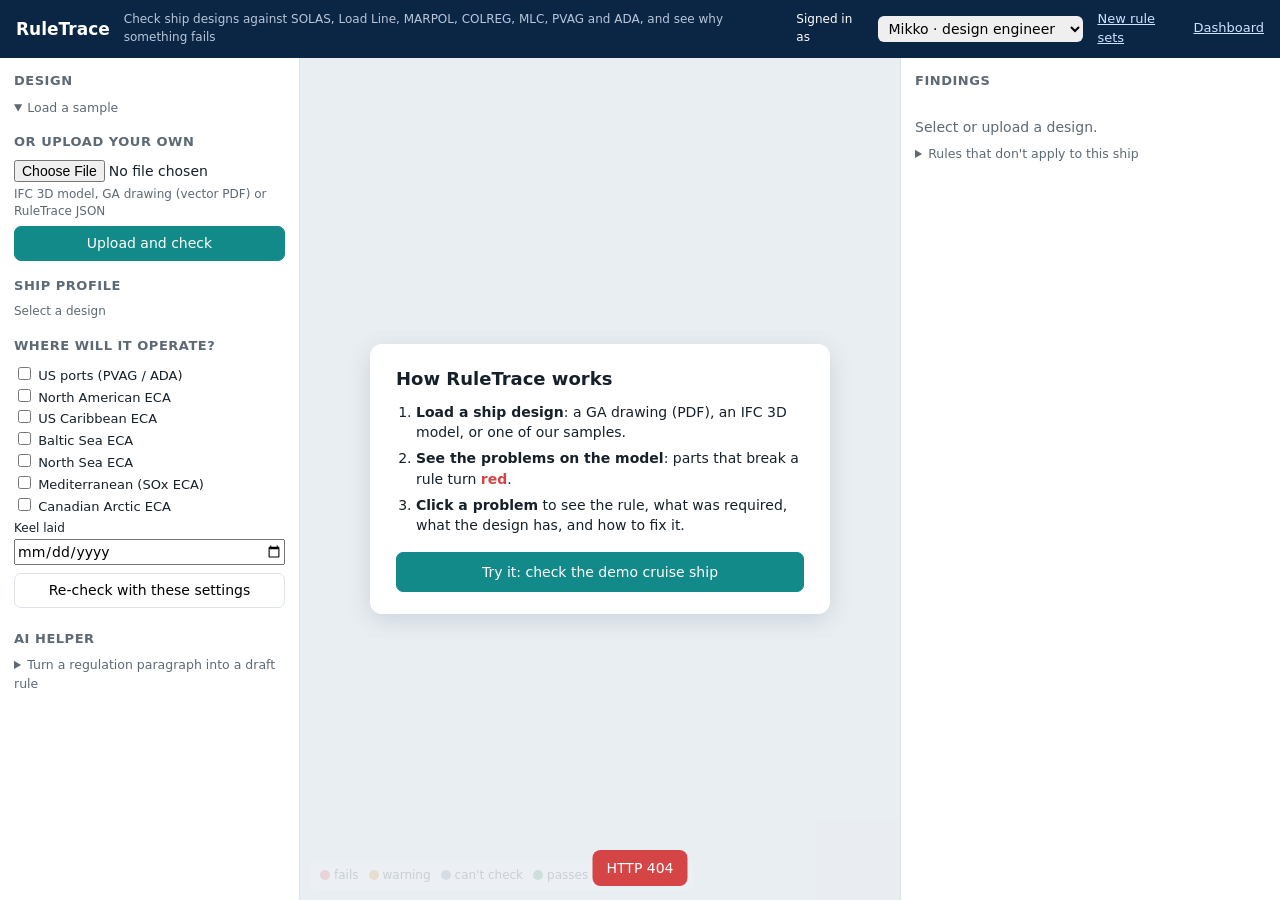
==== commit 5869b05d: "New rule sets: read a regulation document, analyse it against designs and current rules" ====
--- a/ruletrace/static/index.html
+++ b/ruletrace/static/index.html
@@ -52,7 +52,6 @@
 pre.yaml{background:#16202a;color:#e6edf3;border-radius:7px;padding:8px;font-size:11.5px;overflow:auto;max-height:260px;white-space:pre}
 .filters{display:flex;gap:4px;flex-wrap:wrap;margin-bottom:8px}.filters button{padding:3px 8px;font-size:12px}.filters button.on{background:var(--ink);color:#fff;border-color:var(--ink)}
 </style>
-<link rel="stylesheet" href="/ruletrace/static/copilot.css">
 </head>
 <body>
 <header>
@@ -60,6 +59,7 @@
   <span class="sp"></span>
   <label class="small" for="who">Signed in as</label>
   <select id="who"></select>
+  <a href="/ruletrace/rulesets/page">New rule sets</a>
   <a href="/ruletrace/dashboard">Dashboard</a>
 </header>
 <div class="wrap">
@@ -313,8 +313,7 @@
     ${f.quote ? `<div class="quote">"${esc(f.quote)}"</div>` : ""}
     <div class="small"><span class="badge ${f.verified?"":"unv"}">${f.verified?"value checked against published text":"value not yet verified: confirm with the official text"}</span>
     ${f.source_url ? ` <a href="${esc(f.source_url)}" target="_blank" rel="noopener">source</a>` : ""}</div>
-    ${f.status === "fail" || f.status === "warn" ? aiBlock(f) : ""}
-    <button class="aib" data-ask-rule="${esc(f.rule_id)}">Ask the regulations (Copilot)</button>`;
+    ${f.status === "fail" || f.status === "warn" ? aiBlock(f) : ""}`;
 }
 function select(i){
   selected = i; renderFindings();
@@ -383,10 +382,7 @@
 });
 $("#who").addEventListener("change", aiStatus);
 aiStatus();
-// bridge for the RuleMate Copilot panel (static/copilot.js): same login headers, open a design, current result
-window.RuleTrace = {headers, open, boot, toast, get result(){ return result; }, get current(){ return current; }};
 guard(boot)();
 </script>
-<script type="module" src="/ruletrace/static/copilot.js"></script>
 </body>
 </html>
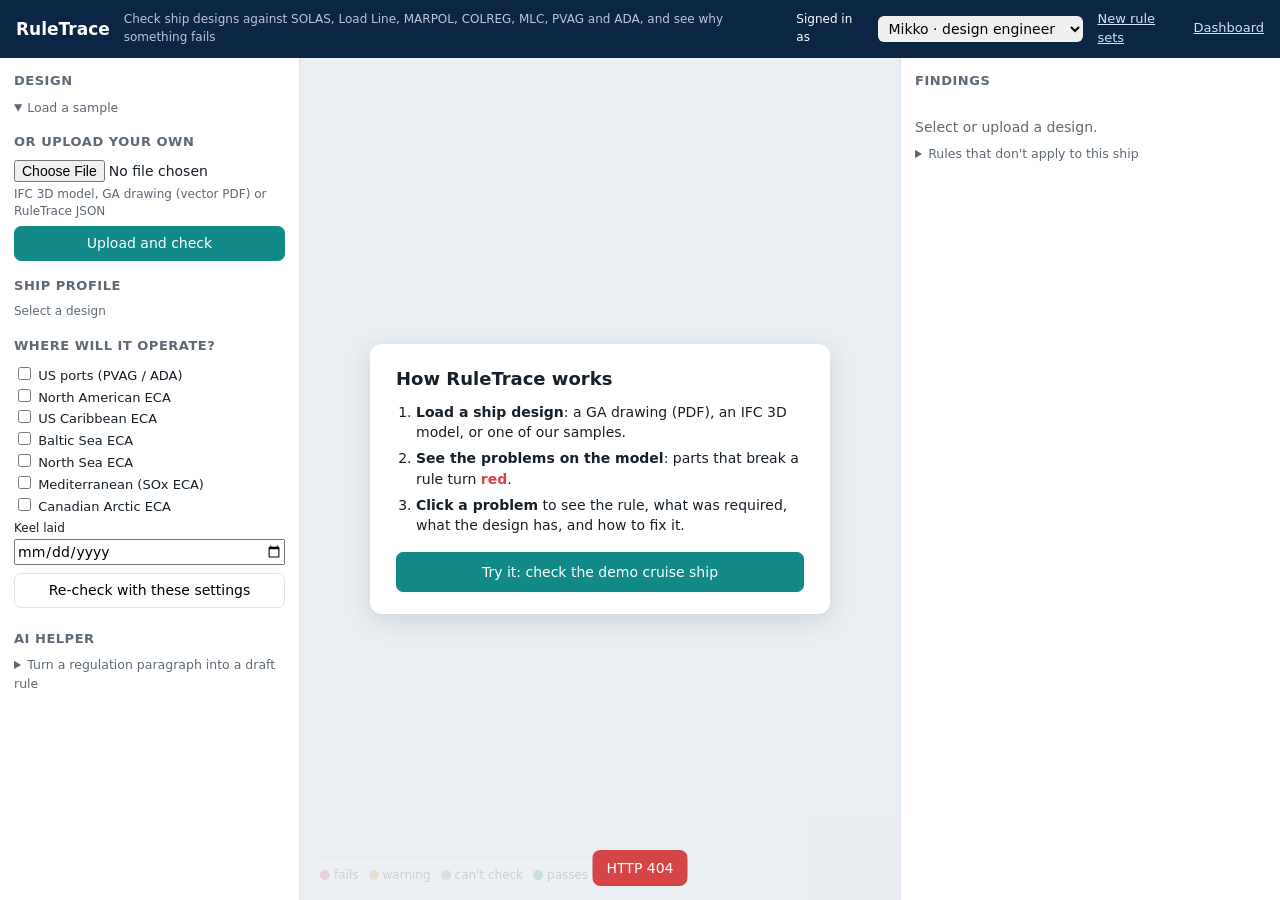
==== commit adbf3b2e: "Pie chart for rule-set results" ====
--- a/ruletrace/static/index.html
+++ b/ruletrace/static/index.html
@@ -20,7 +20,9 @@
 button,select,input{font:inherit}button{border:1px solid var(--line);background:#fff;border-radius:7px;padding:6px 10px;cursor:pointer}
 button.primary{background:var(--teal);border-color:var(--teal);color:#fff}button:disabled{opacity:.5}
 .list .it{padding:8px;border-radius:8px;cursor:pointer;border:1px solid transparent}.list .it:hover{background:var(--bg)}
-.list .it.sel{border-color:var(--teal);background:#e8f4f4}.small{font-size:12px}.muted{color:var(--muted)}
+.list .it.sel{border-color:var(--teal);background:#e8f4f4}
+.list .it{position:relative}.list .it .rm{position:absolute;top:6px;right:6px;border:0;background:transparent;color:var(--muted);font-size:16px;line-height:1;padding:2px 6px;border-radius:6px}
+.list .it .rm:hover{background:#fbeaea;color:var(--fail)}.list .it b{padding-right:22px;display:block}.small{font-size:12px}.muted{color:var(--muted)}
 #view{position:relative;min-height:0;min-width:0;overflow:hidden;background:#e9eef2}
 #view canvas{position:absolute;inset:0;width:100%!important;height:100%!important;display:block}
 @media(min-width:1101px){html,body{overflow:hidden}}aside{min-height:0}
@@ -252,12 +254,36 @@
   document.querySelectorAll("[data-sample]").forEach(e => e.onclick = guard(async () => {
     const d = await api(`/ruletrace/designs/sample/${e.dataset.sample}`, {method:"POST"}); toast("Sample loaded"); await boot(); await open(d.id); }));
   $("#designs").innerHTML = designs.length ? designs.map(d => `<div class="it ${current===d.id?"sel":""}" data-id="${esc(d.id)}">
-      <b>${esc(d.title || d.filename)}</b><div class="muted">${esc(d.format)} · ${d.elements} elements</div></div>`).join("")
+      <b>${esc(d.title || d.filename)}</b><div class="muted">${esc(d.format)} · ${d.elements} elements</div>
+      <button class="rm" data-rm="${esc(d.id)}" title="Remove this design" aria-label="Remove ${esc(d.title || d.filename)}">×</button></div>`).join("")
+      + (designs.length > 1 ? `<div style="text-align:right;margin-top:2px"><a href="#" id="rmAll" class="muted small">Remove all designs</a></div>` : "")
     : `<div class="muted">No designs yet. Load a sample below or upload a model.</div>`;
   document.querySelectorAll("[data-id]").forEach(e => e.onclick = guard(() => open(e.dataset.id)));
+  document.querySelectorAll("[data-rm]").forEach(b => b.onclick = guard(async ev => {
+    ev.stopPropagation();
+    const d = designs.find(x => x.id === b.dataset.rm);
+    if (!confirm(`Remove "${d.title || d.filename}" from RuleTrace?\nIts past checks stay in the check history.`)) return;
+    await api(`/ruletrace/designs/${d.id}`, {method:"DELETE"});
+    if (current === d.id) clearView();
+    toast("Design removed"); await boot();
+  }));
+  if ($("#rmAll")) $("#rmAll").onclick = guard(async ev => {
+    ev.preventDefault();
+    if (!confirm(`Remove all ${designs.length} designs from RuleTrace?\nTheir past checks stay in the check history.`)) return;
+    for (const d of designs) await api(`/ruletrace/designs/${d.id}`, {method:"DELETE"});
+    clearView(); toast("All designs removed"); await boot();
+  });
   if (!designs.length && samples.length) $("#napp").open = false;
   const want = (location.hash.match(/design=([a-z0-9-]+)/) || [])[1];
   if (want && want !== current && designs.some(d => d.id === want)) { history.replaceState(null, "", location.pathname); await open(want); }
+}
+function clearView(){
+  current = null; result = null; selected = null; aiCache.clear();
+  scene.remove(group); group = new THREE.Group(); scene.add(group); meshes.clear(); dirty = true;
+  $("#counts").innerHTML = ""; $("#filters").innerHTML = ""; $("#na").innerHTML = ""; $("#meta").innerHTML = "";
+  $("#findings").innerHTML = `<div class="muted">Select or upload a design.</div>`;
+  $("#ship").className = "small muted"; $("#ship").textContent = "Select a design"; $("#interp").style.display = "none";
+  $("#start").style.display = "";
 }
 async function open(id, overrides){
   current = id; aiCache.clear();
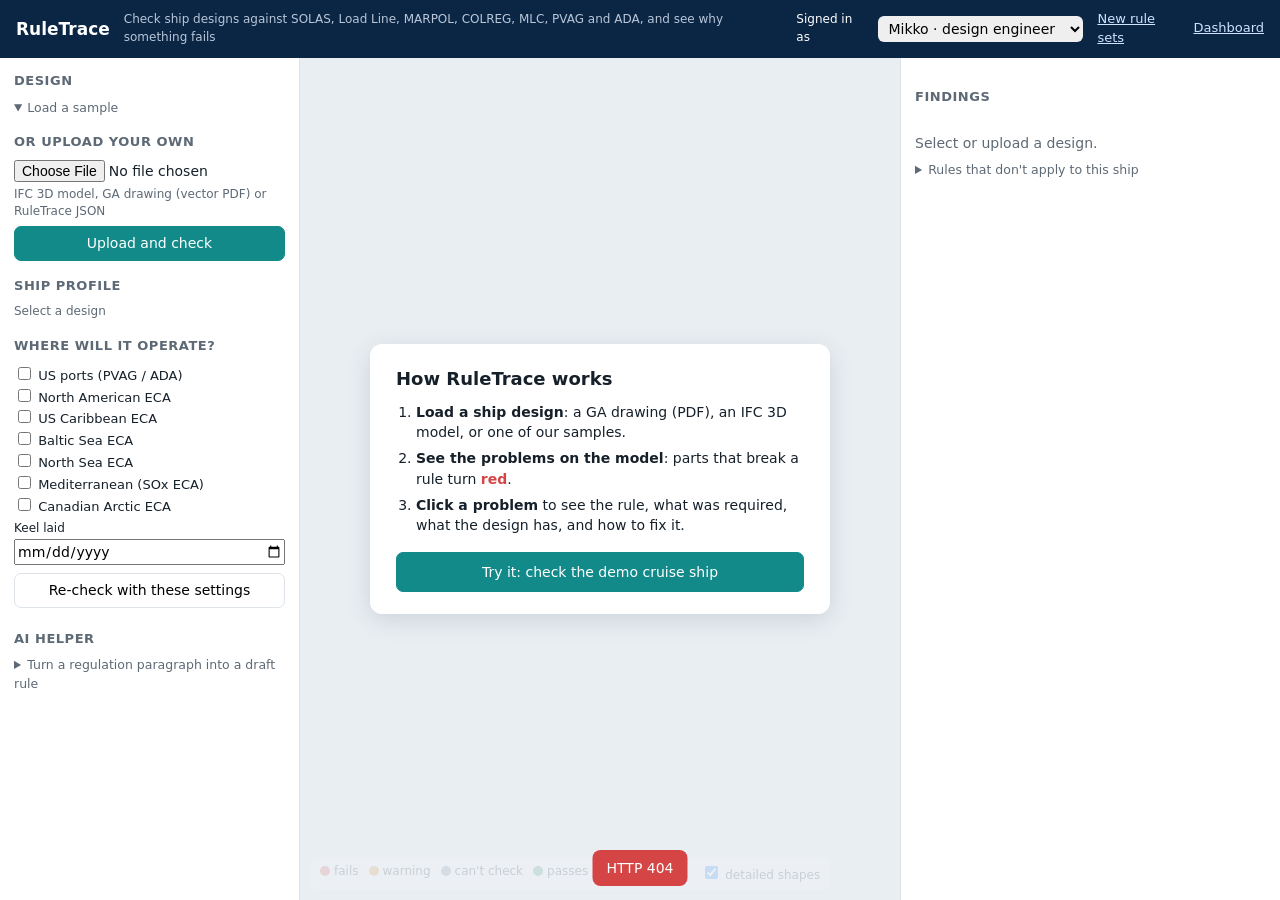
==== commit 07c71fdb: "Detailed 3D parts with on-model measurements, part details, rule-set analysis, real drawings" ====
--- a/ruletrace/static/index.html
+++ b/ruletrace/static/index.html
@@ -46,6 +46,11 @@
 details summary{cursor:pointer;color:var(--muted);font-size:12.5px;margin:8px 0}
 .areas label{display:block;font-size:13px}.toast{position:fixed;bottom:14px;left:50%;transform:translateX(-50%);background:var(--ink);color:#fff;padding:8px 14px;border-radius:8px;display:none;z-index:9}
 .toast.err{background:var(--fail)}
+#part{border:1px solid var(--line);border-radius:10px;padding:10px 12px;margin-bottom:12px;background:#fbfcfd}
+#part .kv{display:grid;grid-template-columns:auto 1fr;gap:2px 10px;font-size:12.5px;margin-top:6px}#part .kv span{color:var(--muted)}
+#part .x{float:right;border:0;background:transparent;font-size:16px;color:var(--muted);cursor:pointer}
+#parts .grp{margin:8px 0 2px;color:var(--muted);font-size:11px;text-transform:uppercase;letter-spacing:.04em}
+#parts .it{padding:4px 8px;display:flex;gap:6px;align-items:center}#legend label{cursor:pointer}
 .ai{border:1px solid #cfe0ef;background:#f3f8fc;border-radius:8px;padding:8px 10px;margin-top:8px;font-size:12.5px}
 .ai .lab{font-size:11px;color:var(--muted);margin-bottom:4px}.ai p{margin:3px 0}
 button.aib{font-size:12px;padding:4px 9px;margin-top:8px;border-color:#9cc3e0;color:#0b4f7c;background:#f3f8fc}
@@ -76,6 +81,7 @@
     <h2>Ship profile</h2>
     <div id="ship" class="small muted">Select a design</div>
     <div id="interp" class="small" style="display:none"></div>
+    <details id="partsBox" style="display:none"><summary>All parts in this design</summary><div id="parts" class="list small"></div></details>
     <h2>Where will it operate?</h2>
     <div class="areas small" id="areas"></div>
     <label class="small" for="keel">Keel laid</label>
@@ -98,8 +104,10 @@
       <button class="primary" id="tryDemo" style="width:100%;padding:9px">Try it: check the demo cruise ship</button></div></div>
     <div id="legend"><span><span class="dot" style="background:var(--fail)"></span>fails</span><span><span class="dot" style="background:var(--warn)"></span>warning</span>
       <span><span class="dot" style="background:var(--unknown)"></span>can't check</span><span><span class="dot" style="background:var(--pass)"></span>passes</span>
-      <span><span class="dot" style="background:#c4ccd4"></span>not checked</span></div></main>
+      <span><span class="dot" style="background:#c4ccd4"></span>not checked</span>
+      <label style="margin-left:6px"><input type="checkbox" id="detailed" checked> detailed shapes</label></div></main>
   <aside id="side2">
+    <div id="part" style="display:none"></div>
     <h2>Findings</h2>
     <div id="counts" class="counts"></div>
     <div class="filters" id="filters"></div>
@@ -113,6 +121,7 @@
 <script type="module">
 import * as THREE from "three";
 import { OrbitControls } from "/ruletrace/static/OrbitControls.js";
+import { buildPart, label, dimension } from "/ruletrace/static/parts.js";
 
 const PEOPLE = [{label:"Aino · CISO / compliance", user:"aino", roles:"ciso"},
                 {label:"Mikko · design engineer", user:"mikko", roles:"engineer"},
@@ -167,16 +176,7 @@
 (function loop(){ requestAnimationFrame(loop); if (controls.update() || dirty) { renderer.render(scene, camera); dirty = false; } })();
 new ResizeObserver(() => dirty = true).observe(view);
 
-// ship frame (x fwd, y stbd, z up) -> three (x, z, y)
-function placeBox(b, color, opts={}){
-  const [x,y,z,lx,wy,hz] = b;
-  const g = new THREE.BoxGeometry(Math.max(lx,0.05), Math.max(hz,0.05), Math.max(wy,0.05));
-  const m = new THREE.MeshStandardMaterial({color, transparent: !!opts.opacity, opacity: opts.opacity ?? 1, depthWrite: !opts.opacity,
-    polygonOffset: true, polygonOffsetFactor: opts.opacity ? 2 : 0, polygonOffsetUnits: opts.opacity ? 2 : 0});
-  const mesh = new THREE.Mesh(g, m); mesh.position.set(x + lx/2, z + hz/2, y + wy/2);
-  if (opts.edges) { const e = new THREE.LineSegments(new THREE.EdgesGeometry(g), new THREE.LineBasicMaterial({color, transparent:true, opacity:.9})); mesh.add(e); }
-  group.add(mesh); return mesh;
-}
+// ship frame (x fwd, y stbd, z up) -> three (x, z, y). Each part is a detailed shape built from its real values (parts.js).
 function statusOf(id){
   if (!result) return "none";
   const fs = result.findings.filter(f => f.element_id === id || (f.highlight||[]).includes(id));
@@ -184,27 +184,19 @@
   return "none";
 }
 function buildScene(){
-  scene.remove(group); group = new THREE.Group(); scene.add(group); meshes.clear();
+  scene.remove(group); group = new THREE.Group(); scene.add(group); meshes.clear(); annot = null;
   const ship = result.ship, L = ship.length_m || 100, B = ship.breadth_m || 20;
   const outline = new THREE.LineSegments(new THREE.EdgesGeometry(new THREE.BoxGeometry(L, 1, B)), new THREE.LineBasicMaterial({color:0x7a8896}));
   outline.position.set(L/2, 0, 0); group.add(outline);
   const grid = new THREE.GridHelper(Math.max(L, B) * 1.2, 24, 0xb4bfca, 0xd3dae0); grid.position.set(L/2, -0.6, 0); group.add(grid);
+  const simple = !$("#detailed").checked;
   for (const el of result.elements) {
-    if (!el.box) continue;
-    const st = statusOf(el.id), zone = el.type === "fire_zone";
-    let mesh;
-    if (el.type === "nav_light") {
-      const [x,y,z,lx,wy,hz] = el.box;
-      mesh = new THREE.Mesh(new THREE.SphereGeometry(1.6, 20, 14), new THREE.MeshStandardMaterial({color: COLORS[st]}));
-      mesh.position.set(x + lx/2, z + hz/2, y + wy/2); group.add(mesh);
-      const mast = new THREE.Mesh(new THREE.CylinderGeometry(0.25, 0.25, z), new THREE.MeshStandardMaterial({color:0x8a96a3}));
-      mast.position.set(x + lx/2, z/2, y + wy/2); group.add(mast);
-    } else {
-      const b = zone ? [el.box[0] + .15, el.box[1] + .15, el.box[2] + .15, el.box[3] - .3, el.box[4] - .3, el.box[5] - .3] : el.box;
-      mesh = placeBox(b, COLORS[st], zone ? {opacity: st === "none" || st === "pass" ? .08 : .22, edges:true} : {edges: st === "fail"});
-      if (zone) mesh.renderOrder = 2;
-    }
-    mesh.userData = {id: el.id, el}; meshes.set(el.id, mesh);
+    if (!el.box && !el.mesh) continue;
+    const st = statusOf(el.id);
+    const { object, info } = buildPart(el, COLORS[st], st, simple);
+    object.userData = {id: el.id, el, info};
+    if (el.type === "fire_zone") object.renderOrder = 2;
+    group.add(object); meshes.set(el.id, object);
   }
   frame();
 }
@@ -212,25 +204,47 @@
   const box = new THREE.Box3();
   if (id && meshes.get(id)) box.setFromObject(meshes.get(id)); else box.setFromObject(group);
   const c = box.getCenter(new THREE.Vector3()), s = box.getSize(new THREE.Vector3()).length() || 10;
-  const d = id ? Math.max(s * 3, 25) : s * 0.9;
+  const d = id ? Math.max(s * 2.2, 5) : s * 0.9;
   camera.position.set(c.x - d * .55, c.y + d * .55, c.z + d * .75); controls.target.copy(c); controls.update(); dirty = true;
 }
 function highlight(ids){
-  for (const [id, m] of meshes) {
+  for (const [id, obj] of meshes) {
     const on = ids.includes(id);
-    m.scale.setScalar(on ? 1.04 : 1);
-    m.material.emissive = new THREE.Color(on ? 0x331111 : 0x000000); dirty = true;
-    if (m.userData.el.type !== "fire_zone" && m.material) m.material.opacity = 1;
+    obj.traverse(o => { if (o.isMesh && o.material && "emissive" in o.material && o.material.emissiveIntensity !== 0.6)
+      o.material.emissive = new THREE.Color(on ? 0x3a1010 : 0x000000); });
   }
+  dirty = true;
+}
+// measurement shown on the model for the checked value: "880 mm · needs at least 900 mm"
+let annot = null;
+function annotate(f){
+  if (annot) { annot.parent?.remove(annot); annot = null; }
+  if (!f || !f.element_id) { dirty = true; return; }
+  const obj = meshes.get(f.element_id); if (!obj) return;
+  const info = obj.userData.info || {}, prop = (f.property || "");
+  const size = new THREE.Box3().setFromObject(obj).getSize(new THREE.Vector3()).length() || 2;
+  const lw = Math.min(30, Math.max(0.9, size * 0.45));          // label width in metres, in proportion to the part
+  const text = `${f.actual ?? "not given"}${f.required ? " · needs " + f.required : ""}`;
+  const dim = /height$/.test(prop) && prop !== "threshold_height" && info.dim2 ? info.dim2 : (/sill|threshold/.test(prop) && info.dimSill?.axis ? info.dimSill : info.dim);
+  const col = f.status === "fail" ? 0xa12a2a : 0x16202a;
+  if (dim && dim.axis && ["x","y","z"].includes(dim.axis) && dim.to - dim.from > 0.001) {
+    const [p, q] = dim.at, ab = { x: [[dim.from, p, q], [dim.to, p, q]], y: [[p, dim.from, q], [p, dim.to, q]], z: [[p, q, dim.from], [p, q, dim.to]] }[dim.axis];
+    annot = dimension(ab[0], ab[1], text, col, lw); obj.add(annot);
+  } else {
+    const b = new THREE.Box3().setFromObject(obj), top = b.getCenter(new THREE.Vector3()); top.y = b.max.y + size * 0.08;
+    annot = label(text, { width: lw, bg: f.status === "fail" ? "rgba(161,42,42,0.92)" : undefined }); annot.position.copy(top); scene.add(annot);
+  }
+  dirty = true;
 }
 const ray = new THREE.Raycaster(), mouse = new THREE.Vector2();
 function pick(ev){
   const r = renderer.domElement.getBoundingClientRect();
   mouse.set(((ev.clientX - r.left) / r.width) * 2 - 1, -((ev.clientY - r.top) / r.height) * 2 + 1);
   ray.setFromCamera(mouse, camera);
-  const hits = ray.intersectObjects([...meshes.values()], false);
-  const pref = hits.find(h => h.object.userData.el.type !== "fire_zone") || hits[0];
-  return pref ? pref.object.userData : null;
+  const owner = o => { while (o && !o.userData?.id) o = o.parent; return o; };
+  const hits = ray.intersectObjects([...meshes.values()], true).map(h => owner(h.object)).filter(Boolean);
+  const pref = hits.find(o => o.userData.el.type !== "fire_zone") || hits[0];
+  return pref ? pref.userData : null;
 }
 renderer.domElement.addEventListener("mousemove", ev => {
   const u = pick(ev), h = $("#hover");
@@ -244,6 +258,7 @@
   const f = result.findings.find(f => (f.element_id === u.id || (f.highlight||[]).includes(u.id)) && f.status !== "pass")
          || result.findings.find(f => f.element_id === u.id);
   if (f) { filter = "all"; renderFindings(); select(result.findings.indexOf(f)); }
+  else selectPart(u.id);
 });
 const statusLabel = s => ({fail:"fails", warn:"warning", unknown:"can't check", pass:"passes", none:"not checked"}[s]);
 
@@ -277,12 +292,54 @@
   const want = (location.hash.match(/design=([a-z0-9-]+)/) || [])[1];
   if (want && want !== current && designs.some(d => d.id === want)) { history.replaceState(null, "", location.pathname); await open(want); }
 }
+// ---------- every part, in detail ----------
+const TYPE_NAMES = {stair:"Stairs", corridor:"Corridors", door:"Doors", weather_door:"Weathertight doors", ramp:"Ramps", ventilator:"Ventilators",
+  air_pipe:"Air pipes", guard_rail:"Guard rails", cabin:"Cabins", hospital:"Hospital", space:"Other spaces", bulkhead:"Bulkheads",
+  double_bottom:"Double bottom", fire_zone:"Main vertical zones", nav_light:"Navigation lights", diesel_engine:"Engines",
+  low_location_lighting:"Low-location lighting", declaration:"Statements on the drawing", persons_statement:"Statements on the drawing"};
+const human = k => k.replace(/^geom\./, "").replace(/_/g, " ").replace(/^./, c => c.toUpperCase());
+function selectPart(id){
+  highlight([id]); frame(id); renderPart(id);
+  const f = result.findings.find(x => x.element_id === id && x.status !== "pass"); annotate(f || null);
+}
+function renderPart(id){
+  const el = result.elements.find(e => e.id === id), box = $("#part");
+  if (!el) { box.style.display = "none"; return; }
+  const fs = result.findings.map((f, i) => [f, i]).filter(([f]) => f.element_id === id || (f.highlight || []).includes(id));
+  const b = el.box;
+  const geo = b ? [["Size (L × W × H)", `${b[3].toFixed(2)} × ${b[4].toFixed(2)} × ${b[5].toFixed(2)} m`],
+                   ["Position (x, y, z)", `${b[0].toFixed(2)}, ${b[1].toFixed(2)}, ${b[2].toFixed(2)} m`]] : [];
+  const rows = [["Kind", (TYPE_NAMES[el.type] || human(el.type)).replace(/s$/, "")], ["ID", el.id], ...(el.deck ? [["Deck", el.deck]] : []),
+    ...(el.zone ? [["Zone", el.zone]] : []), ...geo, ...Object.entries(el.props || {}).map(([k, v]) => [human(k), v === true ? "yes" : v === false ? "no" : v]),
+    ...(el.source ? [["Read from", el.source]] : []), ...(el.mesh ? [["3D shape", `the model's own geometry (${el.mesh.f.length / 3} triangles)`]] : [])];
+  box.style.display = "";
+  box.innerHTML = `<button class="x" title="Close">×</button><b>${esc(el.name || el.id)}</b>
+    <div class="kv">${rows.map(([k, v]) => `<span>${esc(k)}</span><b style="font-weight:500">${esc(v)}</b>`).join("")}</div>
+    <div style="margin-top:8px" class="small"><b>Checks on this part (${fs.length})</b>${fs.length ? fs.map(([f, i]) =>
+      `<div style="margin-top:3px;cursor:pointer" data-fi="${i}"><span class="pill ${f.status}">${statusLabel(f.status)}</span> ${esc(f.title)}</div>`).join("")
+      : `<div class="muted">No rule applies to this part on this ship.</div>`}</div>`;
+  box.querySelector(".x").onclick = () => { box.style.display = "none"; highlight([]); annotate(null); };
+  box.querySelectorAll("[data-fi]").forEach(e => e.onclick = () => { filter = "all"; renderFindings(); select(+e.dataset.fi); });
+}
+function renderPartsList(){
+  const els = result.elements;
+  const groups = {};
+  for (const e of els) (groups[e.type] = groups[e.type] || []).push(e);
+  $("#partsBox").style.display = els.length ? "" : "none";
+  $("#partsBox").querySelector("summary").textContent = `All parts in this design (${els.length})`;
+  $("#parts").innerHTML = Object.entries(groups).sort((a, b) => b[1].length - a[1].length).map(([t, list]) =>
+    `<div class="grp">${esc(TYPE_NAMES[t] || human(t))} (${list.length})</div>` + list.map(e => { const st = statusOf(e.id);
+      return `<div class="it" data-part="${esc(e.id)}"><span class="dot" style="background:${st === "none" ? "#c4ccd4" : "var(--" + st + ")"}"></span>${esc(e.name || e.id)}</div>`; }).join("")).join("");
+  document.querySelectorAll("[data-part]").forEach(e => e.onclick = () => { if (meshes.get(e.dataset.part)) selectPart(e.dataset.part); else renderPart(e.dataset.part); });
+}
+$("#detailed").onchange = () => { if (result) { buildScene(); if (selected !== null) select(selected); } };
 function clearView(){
   current = null; result = null; selected = null; aiCache.clear();
   scene.remove(group); group = new THREE.Group(); scene.add(group); meshes.clear(); dirty = true;
   $("#counts").innerHTML = ""; $("#filters").innerHTML = ""; $("#na").innerHTML = ""; $("#meta").innerHTML = "";
   $("#findings").innerHTML = `<div class="muted">Select or upload a design.</div>`;
   $("#ship").className = "small muted"; $("#ship").textContent = "Select a design"; $("#interp").style.display = "none";
+  $("#part").style.display = "none"; $("#partsBox").style.display = "none"; annot = null;
   $("#start").style.display = "";
 }
 async function open(id, overrides){
@@ -308,7 +365,7 @@
   }
   document.querySelectorAll("#areas input").forEach(i => i.checked = (s.operating_areas || []).includes(i.value));
   $("#keel").value = s.keel_laid || "";
-  buildScene(); renderFindings();
+  buildScene(); renderFindings(); renderPartsList(); $("#part").style.display = "none";
   $("#start").style.display = "none";
   $("#meta").innerHTML = `<span title="design ${esc(result.design_sha256)} · rule pack ${esc(result.rules_sha256)}">Saved in the check history as #${result.audit_seq}</span>`
     + (Object.keys(result.what_if||{}).length ? `<br>What-if: ${esc(JSON.stringify(result.what_if))}` : "");
@@ -344,7 +401,7 @@
 function select(i){
   selected = i; renderFindings();
   const f = result.findings[i], ids = [f.element_id, ...(f.highlight||[])].filter(Boolean);
-  highlight(ids); frame(ids[0]);
+  highlight(ids); frame(ids[0]); annotate(f); renderPart(f.element_id);
   document.querySelector(`.f[data-i="${i}"]`)?.scrollIntoView({block:"nearest"});
 }
 $("#recheck").onclick = guard(async () => {
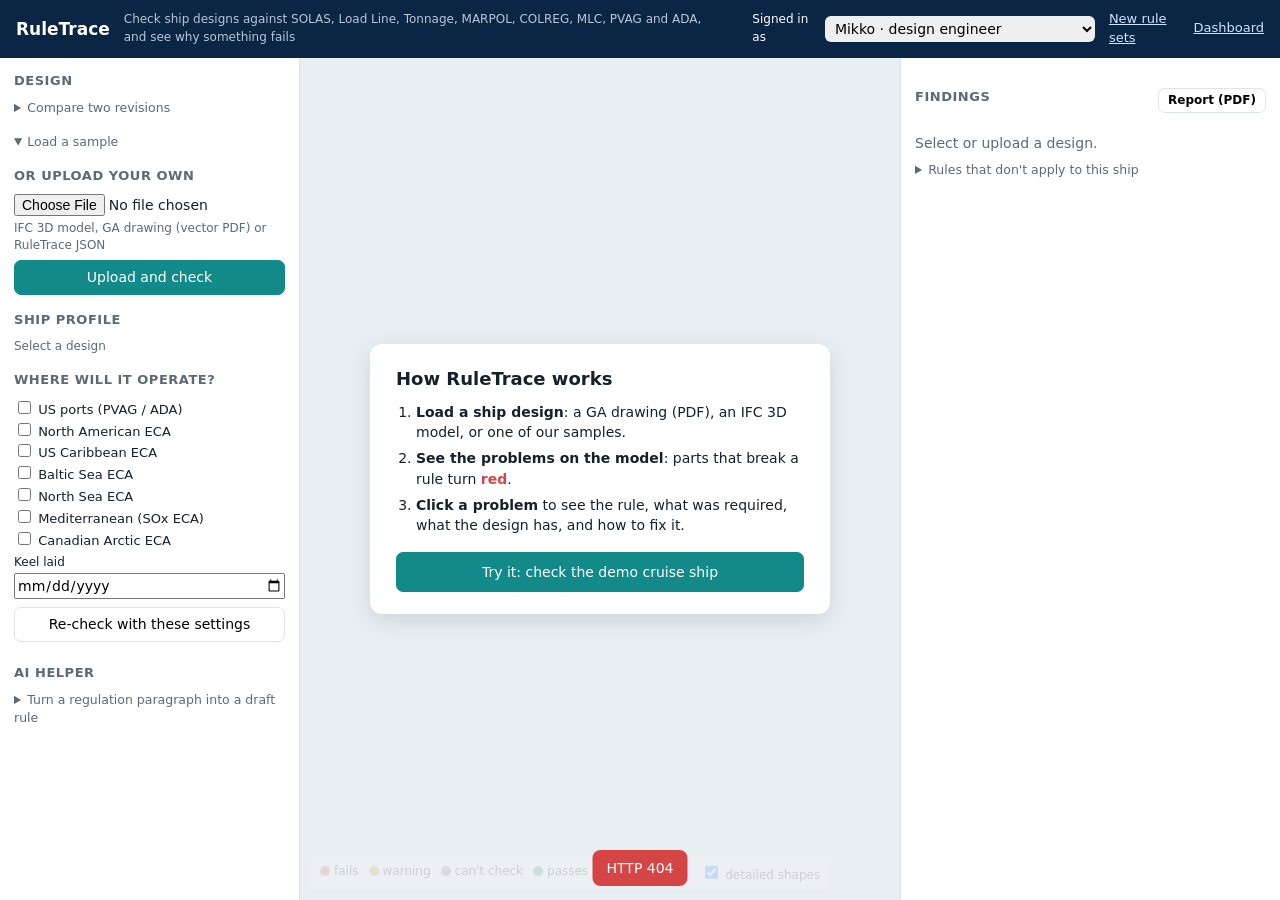
==== commit 407bbc98: "Engineer review and four-eyes sign-off, change measurements and re-check, revisions, report, tonnage" ====
--- a/ruletrace/static/index.html
+++ b/ruletrace/static/index.html
@@ -46,8 +46,21 @@
 details summary{cursor:pointer;color:var(--muted);font-size:12.5px;margin:8px 0}
 .areas label{display:block;font-size:13px}.toast{position:fixed;bottom:14px;left:50%;transform:translateX(-50%);background:var(--ink);color:#fff;padding:8px 14px;border-radius:8px;display:none;z-index:9}
 .toast.err{background:var(--fail)}
+#rvBox{border:1px solid var(--line);border-radius:10px;padding:9px 11px;margin-bottom:10px;background:#fbfcfd;font-size:12.5px}
+#rvBox .bar{height:8px;background:var(--bg);border-radius:4px;overflow:hidden;margin:5px 0}#rvBox .bar i{display:block;height:100%;background:var(--teal)}
+.rv{margin-top:8px;padding:7px 8px;border-radius:8px;background:#f6f8fa;font-size:12.5px}.rv.ok{background:#e8f5ee}.rv.no{background:#f1f3f5}
+.rv textarea{width:100%;font:inherit;font-size:12px;border:1px solid var(--line);border-radius:6px;padding:4px;margin-top:4px}
+.rv select{font:inherit;font-size:12px;width:100%;margin-top:4px}.rvb{font-size:11px;border-radius:999px;padding:1px 7px;border:1px solid var(--line);color:var(--muted);white-space:nowrap}
+.rvb.done{border-color:var(--pass);color:var(--pass)}.rvb.todo{border-color:var(--warn);color:var(--warn)}
+#cmp{border:1px solid var(--line);border-radius:10px;padding:10px 12px;margin-bottom:12px;background:#fff}
+#cmp .v{font-weight:600;margin:4px 0 8px}#cmp .row3{display:grid;grid-template-columns:repeat(3,1fr);gap:6px;margin-bottom:8px}
+#cmp .row3 div{background:var(--bg);border-radius:8px;padding:6px;text-align:center;font-size:12px}#cmp .row3 b{display:block;font-size:20px}
+#cmp .ci{font-size:12.5px;padding:5px 0;border-top:1px solid var(--line);cursor:pointer}#cmp .ci:hover{background:var(--bg)}
+#cmp .x{float:right;border:0;background:transparent;font-size:16px;color:var(--muted);cursor:pointer}
 #part{border:1px solid var(--line);border-radius:10px;padding:10px 12px;margin-bottom:12px;background:#fbfcfd}
 #part .kv{display:grid;grid-template-columns:auto 1fr;gap:2px 10px;font-size:12.5px;margin-top:6px}#part .kv span{color:var(--muted)}
+#part input.ed{width:100%;font:inherit;font-size:12.5px;padding:2px 5px;border:1px solid var(--line);border-radius:5px}
+#part input.ed.changed{border-color:var(--warn);background:#fff7e8}
 #part .x{float:right;border:0;background:transparent;font-size:16px;color:var(--muted);cursor:pointer}
 #parts .grp{margin:8px 0 2px;color:var(--muted);font-size:11px;text-transform:uppercase;letter-spacing:.04em}
 #parts .it{padding:4px 8px;display:flex;gap:6px;align-items:center}#legend label{cursor:pointer}
@@ -62,7 +75,7 @@
 </head>
 <body>
 <header>
-  <h1>RuleTrace</h1><span class="sub">Check ship designs against SOLAS, Load Line, MARPOL, COLREG, MLC, PVAG and ADA, and see why something fails</span>
+  <h1>RuleTrace</h1><span class="sub">Check ship designs against SOLAS, Load Line, Tonnage, MARPOL, COLREG, MLC, PVAG and ADA, and see why something fails</span>
   <span class="sp"></span>
   <label class="small" for="who">Signed in as</label>
   <select id="who"></select>
@@ -73,6 +86,13 @@
   <aside>
     <h2>Design</h2>
     <div id="designs" class="list small"></div>
+    <details id="cmpBox"><summary>Compare two revisions</summary>
+      <div class="small muted" style="margin:4px 0">What did a new revision fix, and did it break anything?</div>
+      <label class="small">Older <select id="cmpA" style="width:100%"></select></label>
+      <label class="small">Newer <select id="cmpB" style="width:100%;margin-top:2px"></select></label>
+      <button id="cmpGo" style="width:100%;margin-top:6px">Compare</button>
+      <div class="small" style="margin-top:4px"><a href="#" id="cmpDemo">Try it: the cruise ship before and after fixes</a></div>
+    </details>
     <details open><summary>Load a sample</summary><div id="samples" class="list small"></div></details>
     <h2>Or upload your own</h2>
     <input type="file" id="file" accept=".ifc,.pdf,.json" aria-label="Design file (.ifc, .pdf or .json)" style="width:100%">
@@ -80,6 +100,7 @@
     <button id="up" class="primary" style="width:100%">Upload and check</button>
     <h2>Ship profile</h2>
     <div id="ship" class="small muted">Select a design</div>
+    <details id="shipEd" style="display:none"><summary class="small">Change ship particulars</summary><div id="shipEdBody" class="small"></div></details>
     <div id="interp" class="small" style="display:none"></div>
     <details id="partsBox" style="display:none"><summary>All parts in this design</summary><div id="parts" class="list small"></div></details>
     <h2>Where will it operate?</h2>
@@ -97,6 +118,8 @@
     </details>
   </aside>
   <main id="view"><div id="hover"></div>
+    <div id="pend" style="display:none;position:absolute;top:10px;left:50%;transform:translateX(-50%);z-index:4;background:#16202a;color:#fff;border-radius:10px;padding:8px 12px;font-size:13px;box-shadow:0 4px 16px #0003">
+      <span id="pendTxt"></span> <button id="pendGo" class="primary" style="margin-left:8px">Re-check with my changes</button> <button id="pendNo">Discard</button></div>
     <div id="start"><div class="box"><b style="font-size:18px">How RuleTrace works</b>
       <ol><li><b>Load a ship design</b>: a GA drawing (PDF), an IFC 3D model, or one of our samples.</li>
         <li><b>See the problems on the model</b>: parts that break a rule turn <b style="color:var(--fail)">red</b>.</li>
@@ -107,8 +130,10 @@
       <span><span class="dot" style="background:#c4ccd4"></span>not checked</span>
       <label style="margin-left:6px"><input type="checkbox" id="detailed" checked> detailed shapes</label></div></main>
   <aside id="side2">
+    <div id="cmp" style="display:none"></div>
     <div id="part" style="display:none"></div>
-    <h2>Findings</h2>
+    <h2>Findings <button id="rep" style="float:right;font-size:12px;padding:3px 9px;text-transform:none;letter-spacing:0" title="Printable report of this check">Report (PDF)</button></h2>
+    <div id="rvBox" style="display:none"></div>
     <div id="counts" class="counts"></div>
     <div class="filters" id="filters"></div>
     <div id="findings"><div class="muted">Select or upload a design.</div></div>
@@ -122,8 +147,9 @@
 import * as THREE from "three";
 import { OrbitControls } from "/ruletrace/static/OrbitControls.js";
 import { buildPart, label, dimension } from "/ruletrace/static/parts.js";
+import { reportHtml } from "/ruletrace/static/report.js";
 
-const PEOPLE = [{label:"Aino · CISO / compliance", user:"aino", roles:"ciso"},
+const PEOPLE = [{label:"Aino · compliance lead (approver)", user:"aino", roles:"ciso"},
                 {label:"Mikko · design engineer", user:"mikko", roles:"engineer"},
                 {label:"Ella · admin", user:"ella", roles:"admin"}];
 const AREAS = [["us_ports","US ports (PVAG / ADA)"],["north_american_eca","North American ECA"],["us_caribbean_eca","US Caribbean ECA"],
@@ -136,7 +162,8 @@
 
 PEOPLE.forEach((p,i) => $("#who").insertAdjacentHTML("beforeend", `<option value="${i}">${esc(p.label)}</option>`));
 $("#who").value = store.get("ruletrace.who") || "1";
-$("#who").onchange = () => { store.set("ruletrace.who", $("#who").value); boot(); };
+$("#who").onchange = () => guard(async () => { store.set("ruletrace.who", $("#who").value); await boot();
+  if (current) { rv = await api(`/ruletrace/designs/${current}/reviews`).catch(() => null); renderFindings(); } })();
 AREAS.forEach(([k,l]) => $("#areas").insertAdjacentHTML("beforeend", `<label><input type="checkbox" value="${k}"> ${esc(l)}</label>`));
 
 function headers(){ const p = PEOPLE[+$("#who").value]; return {"X-User":p.user, "X-Roles":p.roles, "X-User-Kind":"human"}; }
@@ -289,9 +316,139 @@
     clearView(); toast("All designs removed"); await boot();
   });
   if (!designs.length && samples.length) $("#napp").open = false;
+  const opts = designs.map(d => `<option value="${esc(d.id)}">${esc(d.title || d.filename)}</option>`).join("");
+  const keepA = $("#cmpA").value, keepB = $("#cmpB").value;
+  $("#cmpA").innerHTML = opts; $("#cmpB").innerHTML = opts;
+  if (designs.some(d => d.id === keepA)) $("#cmpA").value = keepA; else if (designs.length > 1) $("#cmpA").value = designs[designs.length - 1].id;
+  if (designs.some(d => d.id === keepB)) $("#cmpB").value = keepB; else if (designs.length) $("#cmpB").value = designs[0].id;
   const want = (location.hash.match(/design=([a-z0-9-]+)/) || [])[1];
   if (want && want !== current && designs.some(d => d.id === want)) { history.replaceState(null, "", location.pathname); await open(want); }
 }
+// ---------- engineer review: every open finding needs a human decision, then four-eyes sign-off ----------
+let rv = null, dismissing = null;
+const OPENST = new Set(["fail", "warn", "unknown"]);
+const rkey = f => `${f.rule_id}|${f.element_id || ""}`;
+const locked = () => rv && ["prepared", "approved"].includes((rv.signoff || {}).stage);
+function rvBadge(f){
+  if (!rv) return "";
+  const r = rv.findings[rkey(f)];
+  return r ? `<span class="rvb done" title="${esc(r.by)}">${r.decision === "confirm" ? "✓ confirmed" : "dismissed"}</span>`
+           : `<span class="rvb todo">needs review</span>`;
+}
+function reviewBlock(f){
+  if (!rv) return "";
+  const r = rv.findings[rkey(f)], k = rkey(f);
+  if (r) return `<div class="rv ${r.decision === "confirm" ? "ok" : "no"}"><b>${r.decision === "confirm" ? "✓ Confirmed: must be fixed" : "Dismissed: " + esc(rv.reasons[r.reason_code] || r.reason_code)}</b>
+      <div class="muted">by ${esc(r.by)}, ${esc(new Date(r.at).toLocaleString([], {dateStyle:"short", timeStyle:"short"}))}</div>
+      ${r.reason ? `<div style="margin-top:3px">"${esc(r.reason)}"</div>` : ""}
+      ${locked() ? "" : `<a href="#" data-rvclear="${esc(k)}" class="small">Change decision</a>`}</div>`;
+  if (locked()) return "";
+  if (dismissing === k) return `<div class="rv"><b>Dismiss this finding</b>
+      <select id="rvCode">${Object.entries(rv.reasons).map(([c, l]) => `<option value="${c}">${esc(l)}</option>`).join("")}</select>
+      <textarea id="rvWhy" rows="2" placeholder="Why? e.g. agreed with class in meeting 12; see minutes"></textarea>
+      <div style="margin-top:4px"><button class="primary" data-rvsave="${esc(k)}">Save dismissal</button> <button data-rvcancel="1">Cancel</button></div></div>`;
+  return `<div class="rv"><b>Engineer decision</b> <span class="muted">(required before sign-off)</span><div style="margin-top:5px">
+      <button class="primary" data-rvok="${esc(k)}">Confirm: must be fixed</button> <button data-rvdis="${esc(k)}">Dismiss…</button></div></div>`;
+}
+async function sendReview(k, decision, extra = {}){
+  const [rule_id, element_id] = k.split("|");
+  rv = await api(`/ruletrace/designs/${current}/findings/review`, {method:"POST", body:{rule_id, element_id: element_id || null, decision, ...extra}});
+  dismissing = null; renderFindings();
+}
+function wireReview(){
+  const stop = fn => ev => { ev.preventDefault(); ev.stopPropagation(); guard(fn)(); };
+  document.querySelectorAll("[data-rvok]").forEach(b => b.onclick = stop(() => sendReview(b.dataset.rvok, "confirm")));
+  document.querySelectorAll("[data-rvdis]").forEach(b => b.onclick = stop(() => { dismissing = b.dataset.rvdis; renderFindings(); }));
+  document.querySelectorAll("[data-rvcancel]").forEach(b => b.onclick = stop(() => { dismissing = null; renderFindings(); }));
+  document.querySelectorAll("[data-rvclear]").forEach(b => b.onclick = stop(() => sendReview(b.dataset.rvclear, "clear")));
+  document.querySelectorAll("[data-rvsave]").forEach(b => b.onclick = stop(() => sendReview(b.dataset.rvsave, "dismiss",
+    {reason_code: $("#rvCode").value, reason: $("#rvWhy").value})));
+  document.querySelectorAll("#rvCode, #rvWhy").forEach(e => e.onclick = ev => ev.stopPropagation());
+}
+function renderReviewBox(){
+  const box = $("#rvBox");
+  if (!rv || !result) { box.style.display = "none"; return; }
+  const open = result.findings.filter(f => OPENST.has(f.status)), done = open.filter(f => rv.findings[rkey(f)]).length;
+  const so = rv.signoff || {}, stage = so.stage || "in review", me = PEOPLE[+$("#who").value].user;
+  const btn = (id, label, cls = "") => `<button id="${id}" class="${cls}" style="font-size:12px;padding:4px 9px">${label}</button>`;
+  let action = "";
+  if (stage === "approved") action = `<div style="color:var(--pass);font-weight:600">✓ Approved by ${esc(so.approved_by)}</div>
+      <div class="muted">Prepared by ${esc(so.prepared_by)} · approved ${esc(new Date(so.approved_at).toLocaleString([], {dateStyle:"short", timeStyle:"short"}))}</div>
+      ${rv.can_approve ? `<div style="margin-top:5px">${btn("soReopen", "Reopen")}</div>` : ""}`;
+  else if (stage === "prepared") action = `<div style="font-weight:600">Prepared by ${esc(so.prepared_by)}: waiting for a second person to approve</div>
+      ${rv.can_approve && so.prepared_by !== me ? `<textarea id="soNote" rows="2" style="width:100%;margin-top:4px;font:inherit;font-size:12px" placeholder="Note (required to send back)"></textarea>
+        <div style="margin-top:4px">${btn("soApprove", "Approve", "primary")} ${btn("soReject", "Send back")}</div>`
+        : `<div class="muted" style="margin-top:3px">${so.prepared_by === me ? "You prepared it, so someone else must approve it (four-eyes)." : "Switch to a compliance lead (e.g. Aino) to approve."}</div>
+           ${btn("soReopen", "Reopen")}`}`;
+  else action = `${stage === "rejected" ? `<div style="color:var(--fail);font-weight:600">Sent back by ${esc(so.rejected_by)}: "${esc(so.rejected_note || "")}"</div>` : ""}
+      <div style="margin-top:5px">${btn("soPrep", done === open.length ? "Sign off as prepared" : `Sign off (${open.length - done} still to review)`, done === open.length ? "primary" : "")}</div>`;
+  box.style.display = "";
+  box.innerHTML = `<b>Engineer review</b> <span class="muted">· nothing is accepted automatically</span>
+    <div class="bar"><i style="width:${open.length ? 100 * done / open.length : 100}%"></i></div>
+    <div>${done} of ${open.length} open findings reviewed${open.length ? "" : " (none to review)"}</div>${action}`;
+  const so_ = (stage, note = "") => guard(async () => {
+    rv = await api(`/ruletrace/designs/${current}/signoff`, {method:"POST", body:{stage, note}}); renderFindings();
+    toast({prepared:"Signed off as prepared", approved:"Approved", rejected:"Sent back to the engineer", reopen:"Reopened"}[stage]); })();
+  if ($("#soPrep")) $("#soPrep").onclick = () => done === open.length ? so_("prepared") : toast("Review every open finding first", true);
+  if ($("#soApprove")) $("#soApprove").onclick = () => so_("approved", $("#soNote").value);
+  if ($("#soReject")) $("#soReject").onclick = () => so_("rejected", $("#soNote").value);
+  if ($("#soReopen")) $("#soReopen").onclick = () => so_("reopen");
+}
+
+// ---------- compare two revisions ----------
+async function compareRevisions(a, b, overrides){
+  if (!a || !b || a === b) return toast("Pick two different designs to compare", true);
+  const c = await api(`/ruletrace/designs/${a}/compare/${b}`, {method:"POST", body:{ship_overrides: overrides || {}}});
+  await open(b, overrides);
+  const box = $("#cmp"), bad = c.broken.length, max = Math.max(c.open_before, c.open_after, 1);
+  box.dataset.for = b;
+  const list = (items, how) => items.map(x => `<div class="ci" data-cr="${esc(x.rule_id)}" data-ce="${esc(x.element_id || "")}">
+      <b>${esc(x.title)}</b> <span class="muted">· ${esc(x.element_name || "")}</span><br>
+      <span class="muted">${how(x)}</span></div>`).join("");
+  const vals = x => (x.actual_before != null || x.actual_after != null) ? `${esc(x.actual_before ?? "–")} → ${esc(x.actual_after ?? "–")}` : "";
+  box.style.display = "";
+  box.innerHTML = `<button class="x" title="Close">×</button><b>Revision comparison</b>
+    <div class="small muted">${esc(c.older.title || c.older.file)} → ${esc(c.newer.title || c.newer.file)}</div>
+    <div class="v" style="color:var(--${bad ? "fail" : "pass"})">${esc(c.verdict)}</div>
+    <div class="small">Open problems</div>
+    <div style="display:grid;grid-template-columns:52px 1fr 26px;gap:4px 8px;align-items:center;font-size:12px;margin:4px 0 10px">
+      <span class="muted">before</span><div style="height:12px;background:#9aa6b2;border-radius:0 4px 4px 0;width:${100 * c.open_before / max}%"></div><b>${c.open_before}</b>
+      <span class="muted">after</span><div style="height:12px;background:var(--teal);border-radius:0 4px 4px 0;width:${Math.max(2, 100 * c.open_after / max)}%"></div><b>${c.open_after}</b></div>
+    <div class="row3"><div><b style="color:var(--pass)">${c.fixed.length}</b>fixed</div><div><b>${c.still_open.length}</b>still open</div>
+      <div><b style="color:var(--fail)">${bad}</b>broken by the change</div></div>
+    ${bad ? `<div class="small" style="color:var(--fail);font-weight:600;margin-top:6px">Broken by this revision</div>${list(c.broken, x => `${esc(x.was)} → ${esc(x.now)} · ${vals(x)} · ${esc(x.message || "")}`)}` : ""}
+    ${c.fixed.length ? `<details style="margin-top:6px"><summary class="small"><b style="color:var(--pass)">Fixed (${c.fixed.length})</b></summary>${list(c.fixed, x => `${esc(x.was)} → ${esc(x.now)} · ${vals(x)}`)}</details>` : ""}
+    ${c.still_open.length ? `<details><summary class="small"><b>Still open (${c.still_open.length})</b></summary>${list(c.still_open, x => `${vals(x)} · needs ${esc(x.required || "")}`)}</details>` : ""}
+    ${c.parts_changed.length || c.parts_added.length || c.parts_removed.length || c.ship_changes.length ? `<details><summary class="small"><b>What changed in the design (${c.parts_changed.length + c.parts_added.length + c.parts_removed.length + c.ship_changes.length})</b></summary>
+      ${c.ship_changes.map(d => `<div class="ci">Ship: ${esc(human(d.what))}: ${esc(JSON.stringify(d.before))} → ${esc(JSON.stringify(d.after))}</div>`).join("")}
+      ${c.parts_changed.map(p => `<div class="ci" data-cp="${esc(p.id)}"><b>${esc(p.name)}</b><br><span class="muted">${p.changes.map(d => `${esc(human(d.what))}: ${esc(Array.isArray(d.before) ? "moved / resized" : d.before ?? "–")}${Array.isArray(d.before) ? "" : " → " + esc(d.after ?? "–")}`).join("; ")}</span></div>`).join("")}
+      ${c.parts_added.map(p => `<div class="ci" data-cp="${esc(p.id)}">Added: <b>${esc(p.name)}</b></div>`).join("")}
+      ${c.parts_removed.map(p => `<div class="ci">Removed: <b>${esc(p.name)}</b></div>`).join("")}</details>` : ""}`;
+  box.querySelector(".x").onclick = () => { box.style.display = "none"; };
+  box.querySelectorAll("[data-cr]").forEach(e => e.onclick = () => {
+    const i = result.findings.findIndex(f => f.rule_id === e.dataset.cr && (f.element_id || "") === e.dataset.ce);
+    if (i >= 0) { filter = "all"; renderFindings(); select(i); } });
+  box.querySelectorAll("[data-cp]").forEach(e => e.onclick = () => { if (meshes.get(e.dataset.cp)) selectPart(e.dataset.cp); });
+  box.scrollIntoView({block:"start"});
+}
+$("#rep").onclick = guard(async () => {
+  if (!result) return toast("Select a design first", true);
+  const chain = await api("/audit/verify").catch(() => null);
+  rv = await api(`/ruletrace/designs/${current}/reviews`).catch(() => rv);
+  const w = window.open("", "_blank");
+  if (!w) return toast("Allow pop-ups to open the report", true);
+  w.document.write(reportHtml(result, {user: PEOPLE[+$("#who").value].label, chain, reviews: rv,
+    title: (document.querySelector("#designs .it.sel b") || {}).textContent}));
+  w.document.close();
+});
+$("#cmpGo").onclick = guard(() => compareRevisions($("#cmpA").value, $("#cmpB").value));
+$("#cmpDemo").onclick = guard(async ev => {
+  ev.preventDefault();
+  const a = await api("/ruletrace/designs/sample/demo_cruise_deck7", {method:"POST"});
+  const b = await api("/ruletrace/designs/sample/demo_cruise_deck7_fixed", {method:"POST"});
+  await boot(); $("#cmpA").value = a.id; $("#cmpB").value = b.id; await compareRevisions(a.id, b.id);
+});
+
 // ---------- every part, in detail ----------
 const TYPE_NAMES = {stair:"Stairs", corridor:"Corridors", door:"Doors", weather_door:"Weathertight doors", ramp:"Ramps", ventilator:"Ventilators",
   air_pipe:"Air pipes", guard_rail:"Guard rails", cabin:"Cabins", hospital:"Hospital", space:"Other spaces", bulkhead:"Bulkheads",
@@ -309,18 +466,82 @@
   const b = el.box;
   const geo = b ? [["Size (L × W × H)", `${b[3].toFixed(2)} × ${b[4].toFixed(2)} × ${b[5].toFixed(2)} m`],
                    ["Position (x, y, z)", `${b[0].toFixed(2)}, ${b[1].toFixed(2)}, ${b[2].toFixed(2)} m`]] : [];
+  if (editing === id) return renderEdit(el, fs);
   const rows = [["Kind", (TYPE_NAMES[el.type] || human(el.type)).replace(/s$/, "")], ["ID", el.id], ...(el.deck ? [["Deck", el.deck]] : []),
     ...(el.zone ? [["Zone", el.zone]] : []), ...geo, ...Object.entries(el.props || {}).map(([k, v]) => [human(k), v === true ? "yes" : v === false ? "no" : v]),
     ...(el.source ? [["Read from", el.source]] : []), ...(el.mesh ? [["3D shape", `the model's own geometry (${el.mesh.f.length / 3} triangles)`]] : [])];
   box.style.display = "";
   box.innerHTML = `<button class="x" title="Close">×</button><b>${esc(el.name || el.id)}</b>
+    ${el.box || Object.keys(el.props || {}).length ? `<div><button id="edBtn" style="margin-top:6px;font-size:12px;padding:3px 9px">Change measurements</button></div>` : ""}
     <div class="kv">${rows.map(([k, v]) => `<span>${esc(k)}</span><b style="font-weight:500">${esc(v)}</b>`).join("")}</div>
     <div style="margin-top:8px" class="small"><b>Checks on this part (${fs.length})</b>${fs.length ? fs.map(([f, i]) =>
       `<div style="margin-top:3px;cursor:pointer" data-fi="${i}"><span class="pill ${f.status}">${statusLabel(f.status)}</span> ${esc(f.title)}</div>`).join("")
       : `<div class="muted">No rule applies to this part on this ship.</div>`}</div>`;
   box.querySelector(".x").onclick = () => { box.style.display = "none"; highlight([]); annotate(null); };
+  if ($("#edBtn")) $("#edBtn").onclick = () => { editing = id; renderPart(id); };
   box.querySelectorAll("[data-fi]").forEach(e => e.onclick = () => { filter = "all"; renderFindings(); select(+e.dataset.fi); });
 }
+// ---------- change measurements and re-check ("what if this stair were 950 mm wide?") ----------
+let editing = null, pending = new Map(), pendingShip = {};
+const SHIP_FIELDS = [["length_m", "Length (m)"], ["breadth_m", "Breadth (m)"], ["gross_tonnage", "Gross tonnage"],
+  ["enclosed_volume_m3", "Enclosed volume (m³)"], ["passengers", "Passengers"], ["persons_total", "Persons on board"]];
+function renderShipEdit(){
+  const s = result.ship;
+  $("#shipEd").style.display = "";
+  $("#shipEdBody").innerHTML = `<div style="display:grid;grid-template-columns:auto 1fr;gap:3px 8px;align-items:center;margin-top:4px">
+    ${SHIP_FIELDS.map(([k, l]) => `<span class="muted">${l}</span><input data-sp="${k}" value="${esc(pendingShip[k] ?? s[k] ?? "")}"
+      style="font:inherit;padding:2px 5px;border:1px solid ${k in pendingShip ? "var(--warn)" : "var(--line)"};border-radius:5px">`).join("")}</div>`;
+  document.querySelectorAll("[data-sp]").forEach(inp => inp.addEventListener("input", () => {
+    const k = inp.dataset.sp, v = +String(inp.value).replace(",", ".");
+    if (inp.value.trim() === "" || isNaN(v) || v === +s[k]) delete pendingShip[k]; else pendingShip[k] = v;
+    inp.style.borderColor = k in pendingShip ? "var(--warn)" : "var(--line)"; pendBar(); }));
+}
+function renderEdit(el, fs){
+  const box = $("#part"), b = el.box;
+  const val = (prop, v) => pending.has(el.id + "|" + prop) ? pending.get(el.id + "|" + prop).value : v;
+  const field = (label, prop, v) => {
+    const cur = val(prop, v), ch = pending.has(el.id + "|" + prop);
+    return typeof v === "boolean"
+      ? `<span>${esc(label)}</span><label><input type="checkbox" data-ep="${esc(prop)}" ${cur ? "checked" : ""}> ${cur ? "yes" : "no"}</label>`
+      : `<span>${esc(label)}</span><input class="ed ${ch ? "changed" : ""}" data-ep="${esc(prop)}" data-num="${typeof v === "number" ? 1 : ""}" value="${esc(cur ?? "")}">`;
+  };
+  const sizes = b ? [["Length (m)", "length", +b[3].toFixed(3)], ["Width (m)", "width", +b[4].toFixed(3)], ["Height (m)", "height", +b[5].toFixed(3)]] : [];
+  box.style.display = "";
+  box.innerHTML = `<button class="x" title="Stop editing">×</button><b>Change measurements: ${esc(el.name || el.id)}</b>
+    <div class="small muted" style="margin-top:2px">Type new values (with units, e.g. 950 mm). The original design is kept; your changes are checked as a new revision.</div>
+    <div class="kv" style="align-items:center">${sizes.map(([l, p, v]) => field(l, p, v)).join("")}
+      ${Object.entries(el.props || {}).filter(([k]) => !["label", "position", "source", "role"].includes(k)).map(([k, v]) => field(human(k), k, v)).join("")}</div>
+    <div style="margin-top:8px"><button id="edDone" style="font-size:12px;padding:3px 9px">Done with this part</button></div>`;
+  box.querySelector(".x").onclick = () => { editing = null; renderPart(el.id); };
+  $("#edDone").onclick = () => { editing = null; renderPart(el.id); };
+  box.querySelectorAll("[data-ep]").forEach(inp => {
+    const prop = inp.dataset.ep, orig = ["length", "width", "height"].includes(prop) ? +b[{length: 3, width: 4, height: 5}[prop]].toFixed(3) : (el.props || {})[prop];
+    const commit = () => {
+      let v = inp.type === "checkbox" ? inp.checked : inp.value.trim();
+      if (inp.dataset.num && v !== "" && !isNaN(+v)) v = +v;
+      if (["length", "width", "height"].includes(prop)) v = +String(v).replace(",", ".");
+      if (String(v) === String(orig)) pending.delete(el.id + "|" + prop); else pending.set(el.id + "|" + prop, {element_id: el.id, prop, value: v});
+      inp.classList.toggle("changed", pending.has(el.id + "|" + prop)); pendBar();
+    };
+    inp.addEventListener(inp.type === "checkbox" ? "change" : "input", commit);
+  });
+}
+function pendBar(){
+  const n = pending.size + Object.keys(pendingShip).length; $("#pend").style.display = n ? "" : "none";
+  $("#pendTxt").textContent = `${n} change${n === 1 ? "" : "s"} not checked yet`;
+}
+$("#pendNo").onclick = () => { pending.clear(); pendingShip = {}; pendBar(); if (editing) renderPart(editing); if (result) renderShipEdit(); };
+$("#pendGo").onclick = guard(async () => {
+  const orig = current, changes = [...pending.values()];
+  $("#pendGo").disabled = true;
+  try {
+    const whatIf = {...(result.what_if || {})};          // keep the profile the engineer is checking with (keel date, sea areas)
+    const r = await api(`/ruletrace/designs/${orig}/revise`, {method:"POST", body:{changes, ship: pendingShip}});
+    pending.clear(); pendingShip = {}; pendBar(); editing = null;
+    await boot(); await compareRevisions(orig, r.id, whatIf);
+    toast(`${r.changes.length} change(s) checked as a new revision`);
+  } finally { $("#pendGo").disabled = false; }
+});
 function renderPartsList(){
   const els = result.elements;
   const groups = {};
@@ -339,13 +560,18 @@
   $("#counts").innerHTML = ""; $("#filters").innerHTML = ""; $("#na").innerHTML = ""; $("#meta").innerHTML = "";
   $("#findings").innerHTML = `<div class="muted">Select or upload a design.</div>`;
   $("#ship").className = "small muted"; $("#ship").textContent = "Select a design"; $("#interp").style.display = "none";
-  $("#part").style.display = "none"; $("#partsBox").style.display = "none"; annot = null;
+  $("#part").style.display = "none"; $("#partsBox").style.display = "none"; $("#shipEd").style.display = "none"; annot = null;
   $("#start").style.display = "";
 }
 async function open(id, overrides){
+  if (current && id !== current && (pending.size || Object.keys(pendingShip).length)) { pending.clear(); pendingShip = {}; pendBar(); }
+  editing = null;
+  if ($("#cmp").dataset.for && $("#cmp").dataset.for !== id) $("#cmp").style.display = "none";
   current = id; aiCache.clear();
   document.querySelectorAll("#designs .it").forEach(e => e.classList.toggle("sel", e.dataset.id === id));
   result = await api(`/ruletrace/designs/${id}/check`, {method:"POST", body:{ship_overrides: overrides || {}}});
+  rv = await api(`/ruletrace/designs/${id}/reviews`).catch(() => null);
+  if (rv && overrides && Object.keys(overrides).length) api(`/ruletrace/designs/${id}/reviews/profile`, {method:"POST", body: overrides}).catch(() => {});
   const s = result.ship;
   $("#ship").className = "small";
   $("#ship").innerHTML = `<b>${esc(s.name)}</b><br>${esc(s.ship_type.replace("_"," "))} · ${s.passengers} passengers · ${s.persons_total || "?"} persons · ${s.length_m} × ${s.breadth_m} m · ${s.gross_tonnage ? Number(s.gross_tonnage).toLocaleString() + " GT" : "GT not given"} · flag ${esc(s.flag || "–")}`
@@ -365,25 +591,27 @@
   }
   document.querySelectorAll("#areas input").forEach(i => i.checked = (s.operating_areas || []).includes(i.value));
   $("#keel").value = s.keel_laid || "";
-  buildScene(); renderFindings(); renderPartsList(); $("#part").style.display = "none";
+  buildScene(); renderFindings(); renderPartsList(); renderShipEdit(); $("#part").style.display = "none";
   $("#start").style.display = "none";
   $("#meta").innerHTML = `<span title="design ${esc(result.design_sha256)} · rule pack ${esc(result.rules_sha256)}">Saved in the check history as #${result.audit_seq}</span>`
     + (Object.keys(result.what_if||{}).length ? `<br>What-if: ${esc(JSON.stringify(result.what_if))}` : "");
 }
 function renderFindings(){
   const c = result.counts;
+  renderReviewBox();
   $("#counts").innerHTML = ["fail","warn","unknown","pass"].map(s => `<div><b style="color:var(--${s})">${c[s]}</b>${statusLabel(s)}</div>`).join("");
   const F = {issues:"Issues", fail:"Fails", warn:"Warnings", unknown:"Can't check", all:"All"};
   $("#filters").innerHTML = Object.entries(F).map(([k,l]) => `<button class="${filter===k?"on":""}" data-f="${k}">${l}</button>`).join("");
   document.querySelectorAll("[data-f]").forEach(b => b.onclick = () => { filter = b.dataset.f; renderFindings(); });
   const show = result.findings.map((f,i) => [f,i]).filter(([f]) => filter === "all" || (filter === "issues" ? f.status !== "pass" : f.status === filter));
   $("#findings").innerHTML = show.length ? show.map(([f,i]) => `<div class="f ${selected===i?"sel":""}" data-i="${i}">
-    <div class="h"><span class="t">${esc(f.title)}</span><span class="pill ${f.status}">${statusLabel(f.status)}</span></div>
+    <div class="h"><span class="t">${esc(f.title)}</span>${f.status !== "pass" ? rvBadge(f) : ""}<span class="pill ${f.status}">${statusLabel(f.status)}</span></div>
     <div class="small muted">${esc(f.element_name)}${f.deck?" · "+esc(f.deck):""} · ${esc(f.ref)}</div>
     ${selected===i ? detail(f) : `<div class="small" style="margin-top:3px">${esc(f.message)}</div>`}</div>`).join("")
     : `<div class="muted">Nothing in this filter.</div>`;
   document.querySelectorAll(".f").forEach(e => e.onclick = () => select(+e.dataset.i));
   document.querySelectorAll("[data-ai]").forEach(b => b.onclick = ev => { ev.stopPropagation(); explainOne(+b.dataset.ai); });
+  wireReview();
   $("#na").innerHTML = result.rules_not_applicable.length ? result.rules_not_applicable.map(r => `<div style="margin:6px 0"><b>${esc(r.title)}</b> <span class="muted">${esc(r.regime)} ${esc(r.ref)}</span>
       <div class="muted">${r.reasons.map(esc).join("; ")}</div></div>`).join("") : "All rules in the pack apply.";
 }
@@ -396,7 +624,8 @@
     ${f.quote ? `<div class="quote">"${esc(f.quote)}"</div>` : ""}
     <div class="small"><span class="badge ${f.verified?"":"unv"}">${f.verified?"value checked against published text":"value not yet verified: confirm with the official text"}</span>
     ${f.source_url ? ` <a href="${esc(f.source_url)}" target="_blank" rel="noopener">source</a>` : ""}</div>
-    ${f.status === "fail" || f.status === "warn" ? aiBlock(f) : ""}`;
+    ${f.status === "fail" || f.status === "warn" ? aiBlock(f) : ""}
+    ${f.status !== "pass" ? reviewBlock(f) : ""}`;
 }
 function select(i){
   selected = i; renderFindings();
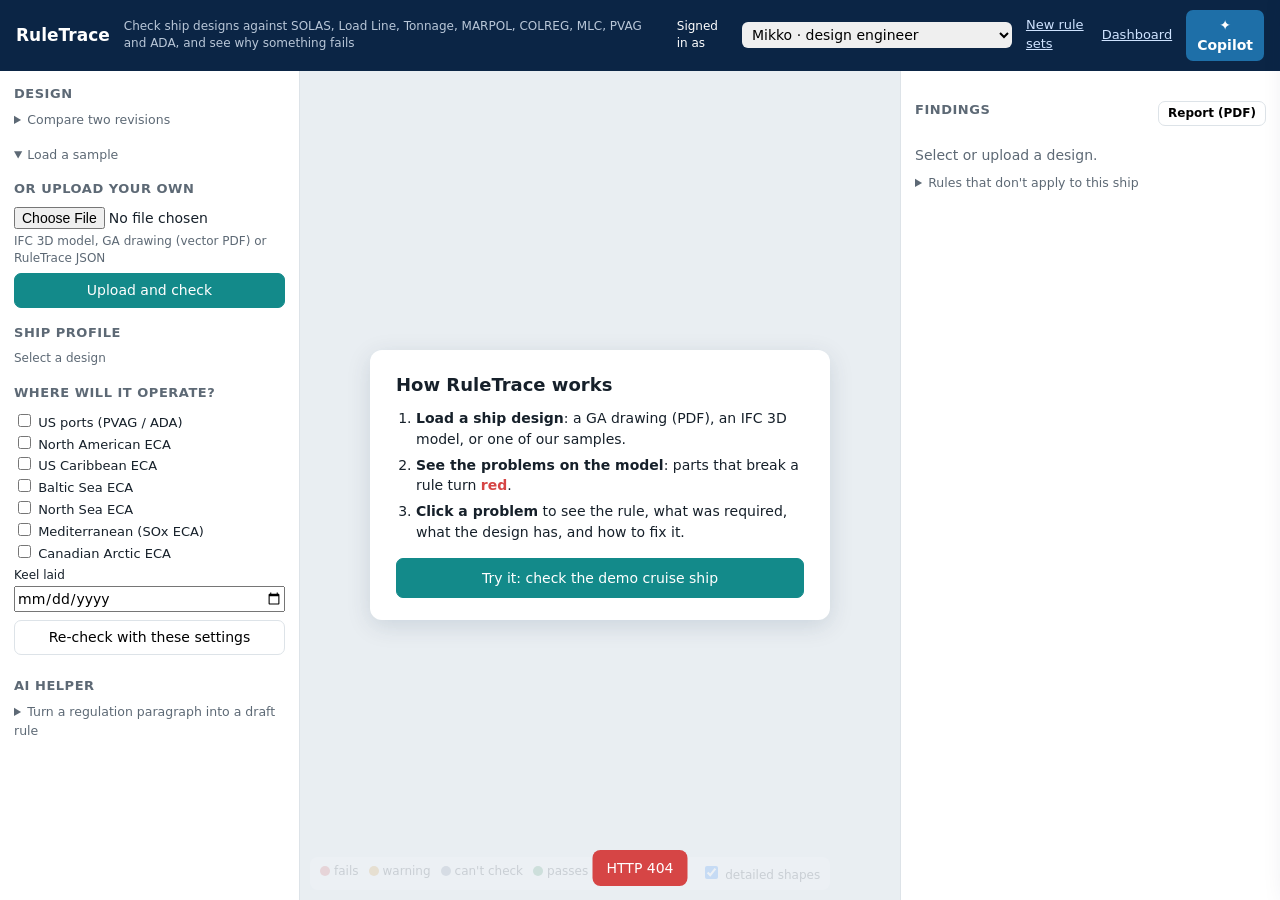
==== commit 66164581: "Merge pull request #2 from pratiksecur/rulemate-copilot-v2 RuleMate Copilot: cited answers, confiden" ====
--- a/ruletrace/static/index.html
+++ b/ruletrace/static/index.html
@@ -72,6 +72,7 @@
 pre.yaml{background:#16202a;color:#e6edf3;border-radius:7px;padding:8px;font-size:11.5px;overflow:auto;max-height:260px;white-space:pre}
 .filters{display:flex;gap:4px;flex-wrap:wrap;margin-bottom:8px}.filters button{padding:3px 8px;font-size:12px}.filters button.on{background:var(--ink);color:#fff;border-color:var(--ink)}
 </style>
+<link rel="stylesheet" href="/ruletrace/static/copilot.css">
 </head>
 <body>
 <header>
@@ -251,7 +252,8 @@
   const info = obj.userData.info || {}, prop = (f.property || "");
   const size = new THREE.Box3().setFromObject(obj).getSize(new THREE.Vector3()).length() || 2;
   const lw = Math.min(30, Math.max(0.9, size * 0.45));          // label width in metres, in proportion to the part
-  const text = `${f.actual ?? "not given"}${f.required ? " · needs " + f.required : ""}`;
+  const text = f.rule_id.startsWith("CONFLICT-") ? `${f.actual ?? "not given"} · two regulations conflict here`
+                                                : `${f.actual ?? "not given"}${f.required ? " · needs " + f.required : ""}`;
   const dim = /height$/.test(prop) && prop !== "threshold_height" && info.dim2 ? info.dim2 : (/sill|threshold/.test(prop) && info.dimSill?.axis ? info.dimSill : info.dim);
   const col = f.status === "fail" ? 0xa12a2a : 0x16202a;
   if (dim && dim.axis && ["x","y","z"].includes(dim.axis) && dim.to - dim.from > 0.001) {
@@ -625,7 +627,8 @@
     <div class="small"><span class="badge ${f.verified?"":"unv"}">${f.verified?"value checked against published text":"value not yet verified: confirm with the official text"}</span>
     ${f.source_url ? ` <a href="${esc(f.source_url)}" target="_blank" rel="noopener">source</a>` : ""}</div>
     ${f.status === "fail" || f.status === "warn" ? aiBlock(f) : ""}
-    ${f.status !== "pass" ? reviewBlock(f) : ""}`;
+    ${f.status !== "pass" ? reviewBlock(f) : ""}
+    <button class="aib" data-ask-rule="${esc(f.rule_id)}">Ask the regulations (Copilot)</button>`;
 }
 function select(i){
   selected = i; renderFindings();
@@ -694,7 +697,10 @@
 });
 $("#who").addEventListener("change", aiStatus);
 aiStatus();
+// bridge for the RuleMate Copilot panel (static/copilot.js): same login headers, open a design, current result
+window.RuleTrace = {headers, open, boot, toast, get result(){ return result; }, get current(){ return current; }};
 guard(boot)();
 </script>
+<script type="module" src="/ruletrace/static/copilot.js"></script>
 </body>
 </html>
--- a/ruletrace/static/copilot.css
+++ b/ruletrace/static/copilot.css
@@ -0,0 +1,76 @@
+/* RuleMate Copilot panel (ask the full regulations, read drawings and pictures with Gemini) */
+header .cpbtn{background:#1e6fa8;border:0;color:#fff;border-radius:7px;padding:5px 11px;font-weight:600;cursor:pointer}
+header .cpbtn:hover{background:#2a82c2}
+.cp{position:fixed;top:0;right:0;bottom:0;width:min(470px,100vw);background:var(--card);z-index:8;
+  box-shadow:-8px 0 30px #0b254533;display:flex;flex-direction:column;transform:translateX(105%);transition:transform .2s ease}
+.cp.open{transform:none}
+.cp .top{background:var(--navy);color:#fff;padding:12px 14px;display:flex;align-items:center;gap:8px}
+.cp .top b{font-size:15px}.cp .top .sp{flex:1}.cp .top button{background:transparent;border:0;color:#cfe3ff;font-size:20px;padding:0 4px}
+.cp .tagline{font-size:11.5px;color:#b9c7d8}
+.cp .tabs{display:flex;border-bottom:1px solid var(--line)}
+.cp .tabs button{flex:1;border:0;border-radius:0;padding:10px;background:#fff;color:var(--muted);font-weight:600;border-bottom:3px solid transparent}
+.cp .tabs button.on{color:var(--ink);border-bottom-color:var(--teal)}
+.cp .body{flex:1;overflow:auto;padding:14px}
+.cp .state{font-size:12px;color:var(--muted);margin-bottom:10px}
+.cp .ex{display:flex;flex-wrap:wrap;gap:5px;margin:6px 0 10px}.cp .ex button{font-size:11.5px;padding:3px 8px;border-radius:999px}
+.cp .docs{display:flex;flex-wrap:wrap;gap:8px;font-size:12px;margin:6px 0}
+.cp .ans{border:1px solid var(--line);border-radius:10px;padding:10px 12px;margin-top:12px;background:#fff}
+.cp .ans .meta{display:flex;gap:8px;align-items:center;font-size:11.5px;color:var(--muted);margin-bottom:6px;flex-wrap:wrap}
+.cp .ans .txt{white-space:pre-wrap;font-size:13.5px}
+.cp .badge2{font-size:11px;font-weight:600;border-radius:999px;padding:2px 8px;color:#fff}
+.cp .badge2.verified{background:var(--pass)}.cp .badge2.excerpts{background:var(--warn)}.cp .badge2.not_found{background:var(--unknown)}
+.cp .cite{display:inline-block;background:#e8f1fb;color:#0b4f7c;border:1px solid #b8d4ee;border-radius:6px;padding:0 5px;
+  font-size:12px;cursor:pointer;margin:0 1px;white-space:nowrap}
+.cp .clause{border-left:3px solid var(--teal);background:#f3f8f8;padding:8px 10px;margin-top:8px;font-size:12.5px;border-radius:0 8px 8px 0}
+.cp .clause .h{font-weight:600;margin-bottom:4px}
+.cp .how{font-size:11.5px;color:var(--muted);margin-top:8px;border-top:1px dashed var(--line);padding-top:6px}
+.cp .drop{border:2px dashed var(--line);border-radius:10px;padding:12px;text-align:center;font-size:12.5px;color:var(--muted)}
+.cp .row{display:flex;gap:6px;align-items:center;margin-top:8px}.cp .row input[type=number]{width:70px}
+.cp img.prev{width:100%;border:1px solid var(--line);border-radius:8px;margin-top:10px}
+.cp .item{border:1px solid var(--line);border-radius:9px;padding:8px 10px;margin-top:8px;cursor:pointer}
+.cp .item:hover{border-color:#b8c4ce}.cp .item .h{display:flex;gap:8px;align-items:baseline}.cp .item .t{flex:1;font-weight:600;font-size:13px}
+.cp .item img{width:100%;border-radius:6px;margin-top:6px;border:1px solid var(--line)}
+.cp .item pre{white-space:pre-wrap;font:12px/1.4 system-ui;margin:6px 0 0;color:#384552}
+.cp table{width:100%;border-collapse:collapse;font-size:12px;margin-top:8px}
+.cp th,.cp td{text-align:left;padding:4px 5px;border-bottom:1px solid var(--line);vertical-align:top}
+.cp .ok{color:var(--pass);font-weight:600}.cp .no{color:var(--muted)}
+.cp .ship{display:grid;grid-template-columns:1fr 1fr;gap:6px;margin-top:8px}.cp .ship input,.cp .ship select{width:100%}
+.cp .sum{display:grid;grid-template-columns:repeat(3,1fr);gap:6px;margin-top:10px}
+.cp .sum div{background:var(--bg);border-radius:8px;padding:6px;text-align:center;font-size:11.5px}.cp .sum b{display:block;font-size:18px}
+.cp [hidden]{display:none!important}
+.cp .txt blockquote{margin:4px 0;border-left:3px solid var(--line);padding:2px 8px;color:#384552}
+.cp select,.cp input{max-width:100%;min-width:0}.cp .body{overflow-x:hidden}
+.cp .short{border:1px solid #b8d4ee;background:#f3f8fc;border-radius:10px;padding:10px 12px;margin-top:12px;font-size:13px}
+.cp .short .lab{font-size:11px;text-transform:uppercase;letter-spacing:.04em;color:#0b4f7c;margin-bottom:3px}
+.cp .short ul{margin:4px 0 0;padding-left:18px}.cp .short li{margin:2px 0}
+.cp details summary{font-size:12.5px}
+.cp .tabs .opt{font-size:9.5px;font-weight:500;color:var(--muted);border:1px solid var(--line);border-radius:999px;padding:0 4px;margin-left:2px}
+.cp .badge2.general{background:#6a5acd}
+.cp .ans.gen{border-color:#c9c2ef;background:#faf9ff}
+.cp .warnline{font-size:12px;color:#7a4b00;background:#fff6e5;border-radius:6px;padding:4px 7px;margin:4px 0}
+.cp .rv{display:flex;flex-wrap:wrap;gap:5px;align-items:center;margin-top:7px;padding-top:6px;border-top:1px dashed var(--line);cursor:default}
+.cp .rv .rvnote{flex:1;min-width:90px;font-size:12px;padding:3px 6px}.cp .rv button{font-size:12px;padding:2px 9px}
+.cp .rv button[data-dec=approve]{border-color:var(--pass);color:var(--pass)}.cp .rv button[data-dec=reject]{border-color:var(--fail);color:var(--fail)}
+.cp .rej{color:var(--fail);font-weight:600}
+.cp .chart{border:1px solid var(--line);border-radius:10px;padding:9px 11px;margin-top:10px;background:#fff}
+.cp .chart .ct{font-weight:600;font-size:12.5px;margin-bottom:4px}
+.cp .stack{display:flex;gap:2px;height:12px;margin-top:4px}.cp .stack span:first-child{border-radius:4px 0 0 4px}.cp .stack span:last-child{border-radius:0 4px 4px 0}
+.cp .legend{display:flex;flex-wrap:wrap;gap:10px;font-size:11.5px;margin-top:5px;color:var(--ink)}
+.cp .legend i{display:inline-block;width:9px;height:9px;border-radius:2px;margin-right:4px;vertical-align:-1px}
+.cp .vl{margin-top:7px}.cp .vlh{display:flex;justify-content:space-between;gap:8px;font-size:11.5px;color:var(--ink)}
+.cp .vlh span:first-child{overflow:hidden;text-overflow:ellipsis;white-space:nowrap}.cp .vlh span:last-child{white-space:nowrap;color:var(--muted)}
+.cp .track{position:relative;height:8px;background:var(--bg);border-radius:4px;margin-top:3px}
+.cp .track .bar{position:absolute;left:0;top:0;bottom:0;border-radius:0 4px 4px 0;min-width:2px}
+.cp .track .lim{position:absolute;top:-3px;bottom:-3px;width:2px;background:var(--ink);transform:translateX(-1px)}
+.cp .appr{display:flex;flex-direction:column;gap:3px;font-size:12.5px;margin-top:6px;max-height:220px;overflow:auto;border:1px solid var(--line);border-radius:8px;padding:6px 8px}
+.cp .gwarn{margin:4px 0;padding:6px 8px 6px 24px;background:#fdecec;border-radius:6px;font-size:12px;color:#8a1f1f}
+.cp .lab2{font-size:11px;text-transform:uppercase;letter-spacing:.04em;color:var(--muted);margin-top:8px}
+.cp .refs{display:flex;flex-direction:column;gap:5px;margin-top:4px}
+.cp .ref{border-left:3px solid var(--line);padding:4px 8px;background:#fff;border-radius:0 6px 6px 0;font-size:12.5px}
+.cp .ref.ok{border-left-color:var(--pass)}.cp .ref.warn{border-left-color:var(--warn)}.cp .ref.bad{border-left-color:var(--fail)}
+.cp .ref .rs{font-size:10.5px;text-transform:uppercase;letter-spacing:.03em;color:var(--muted)}
+.cp .conf{font-size:12px;border-radius:8px;padding:6px 9px;margin-bottom:8px}
+.cp .conf.on{background:#e9f5ee;color:#1d5c38;border:1px solid #bfe0cc}
+.cp .conf.off{background:#fff3e0;color:#7a4b00;border:1px solid #f0d3a6}
+.cp #cpAcc table{font-size:11px;display:block;overflow-x:auto}
+.cp #cpAcc td,.cp #cpAcc th{padding:3px 4px}
